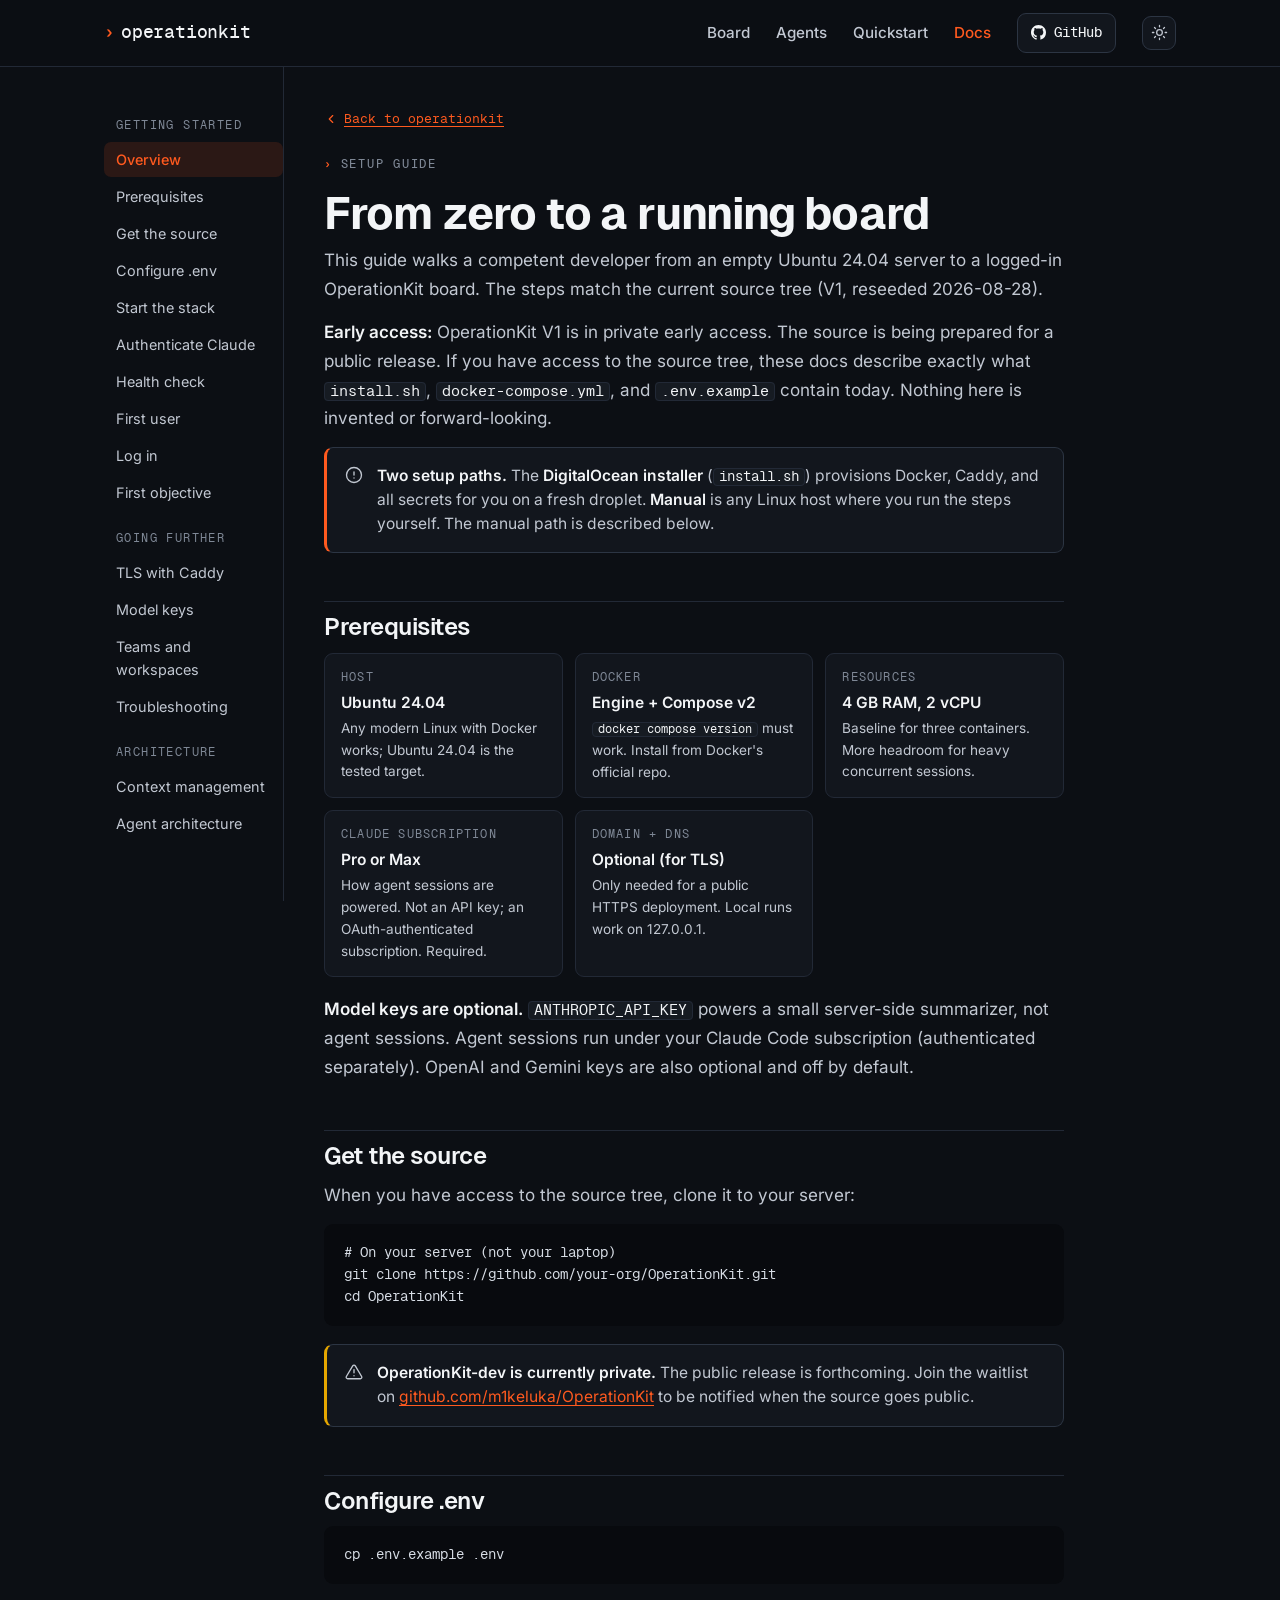
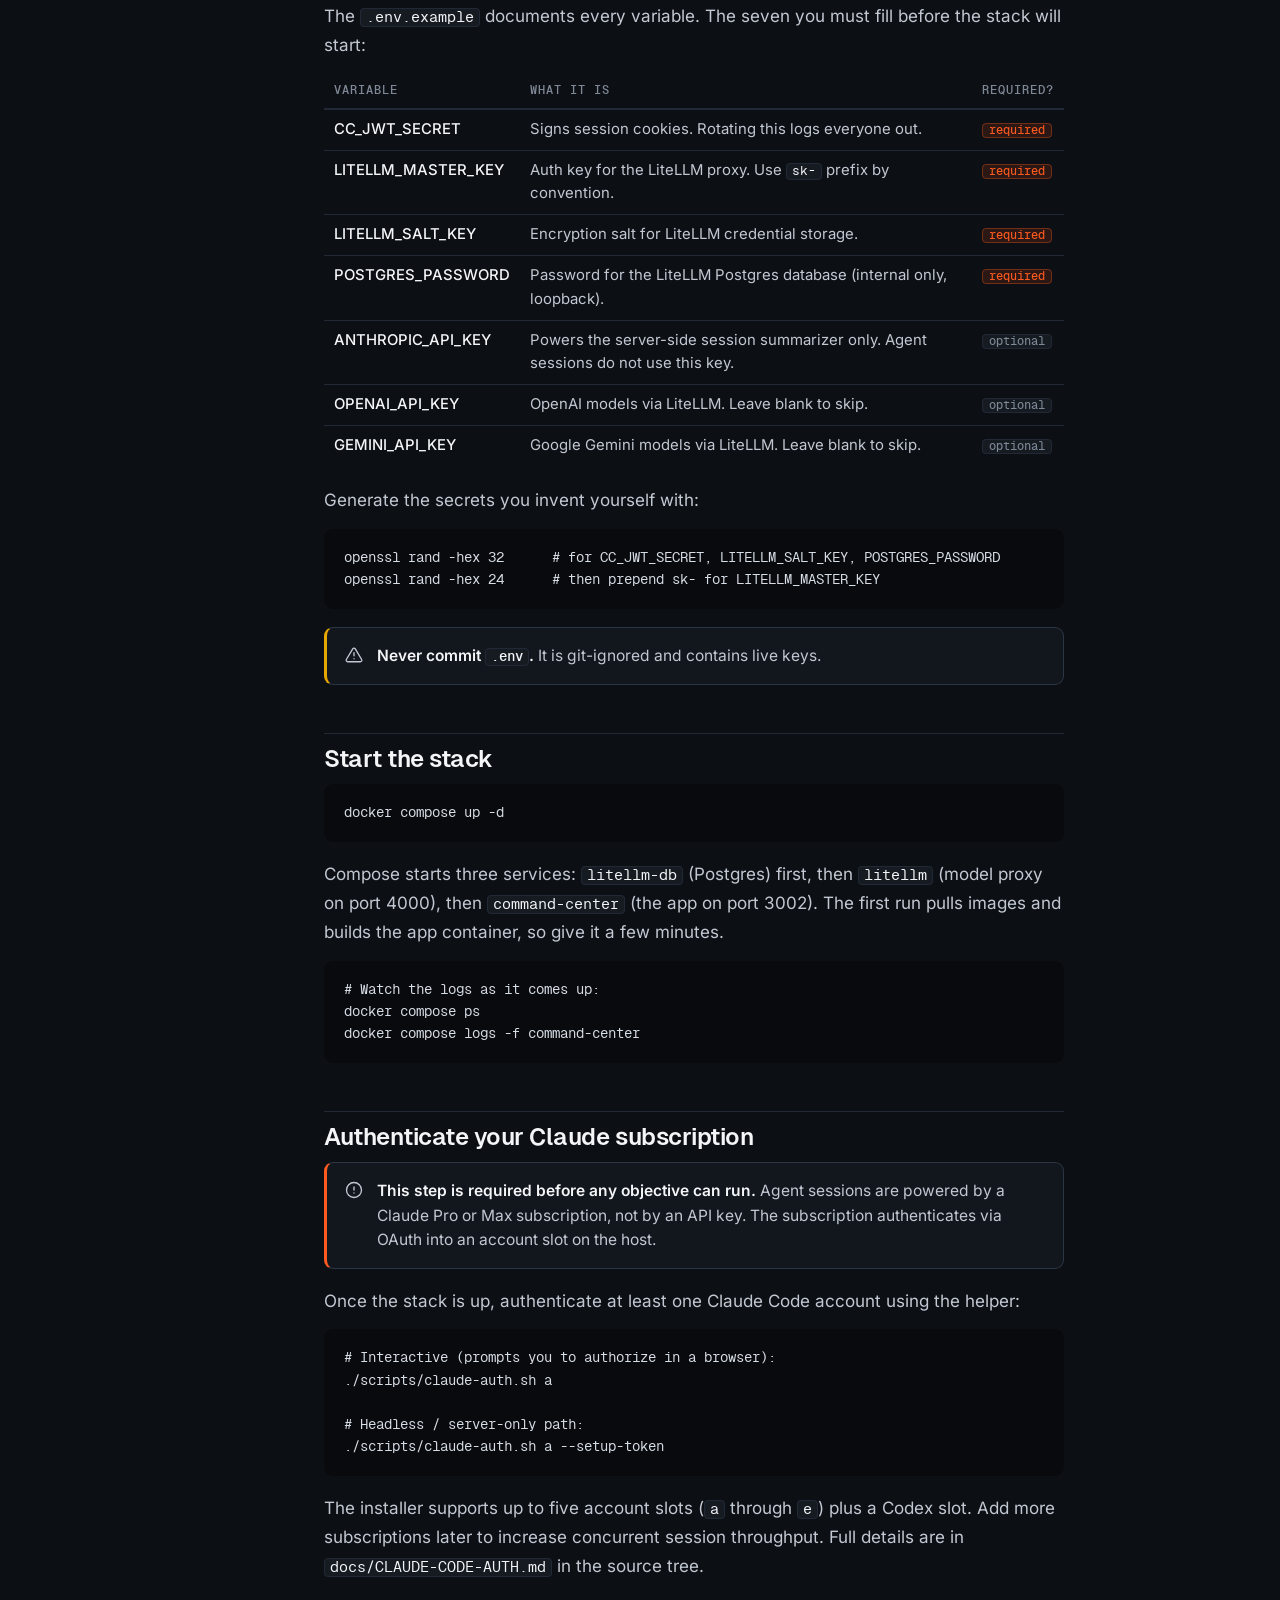
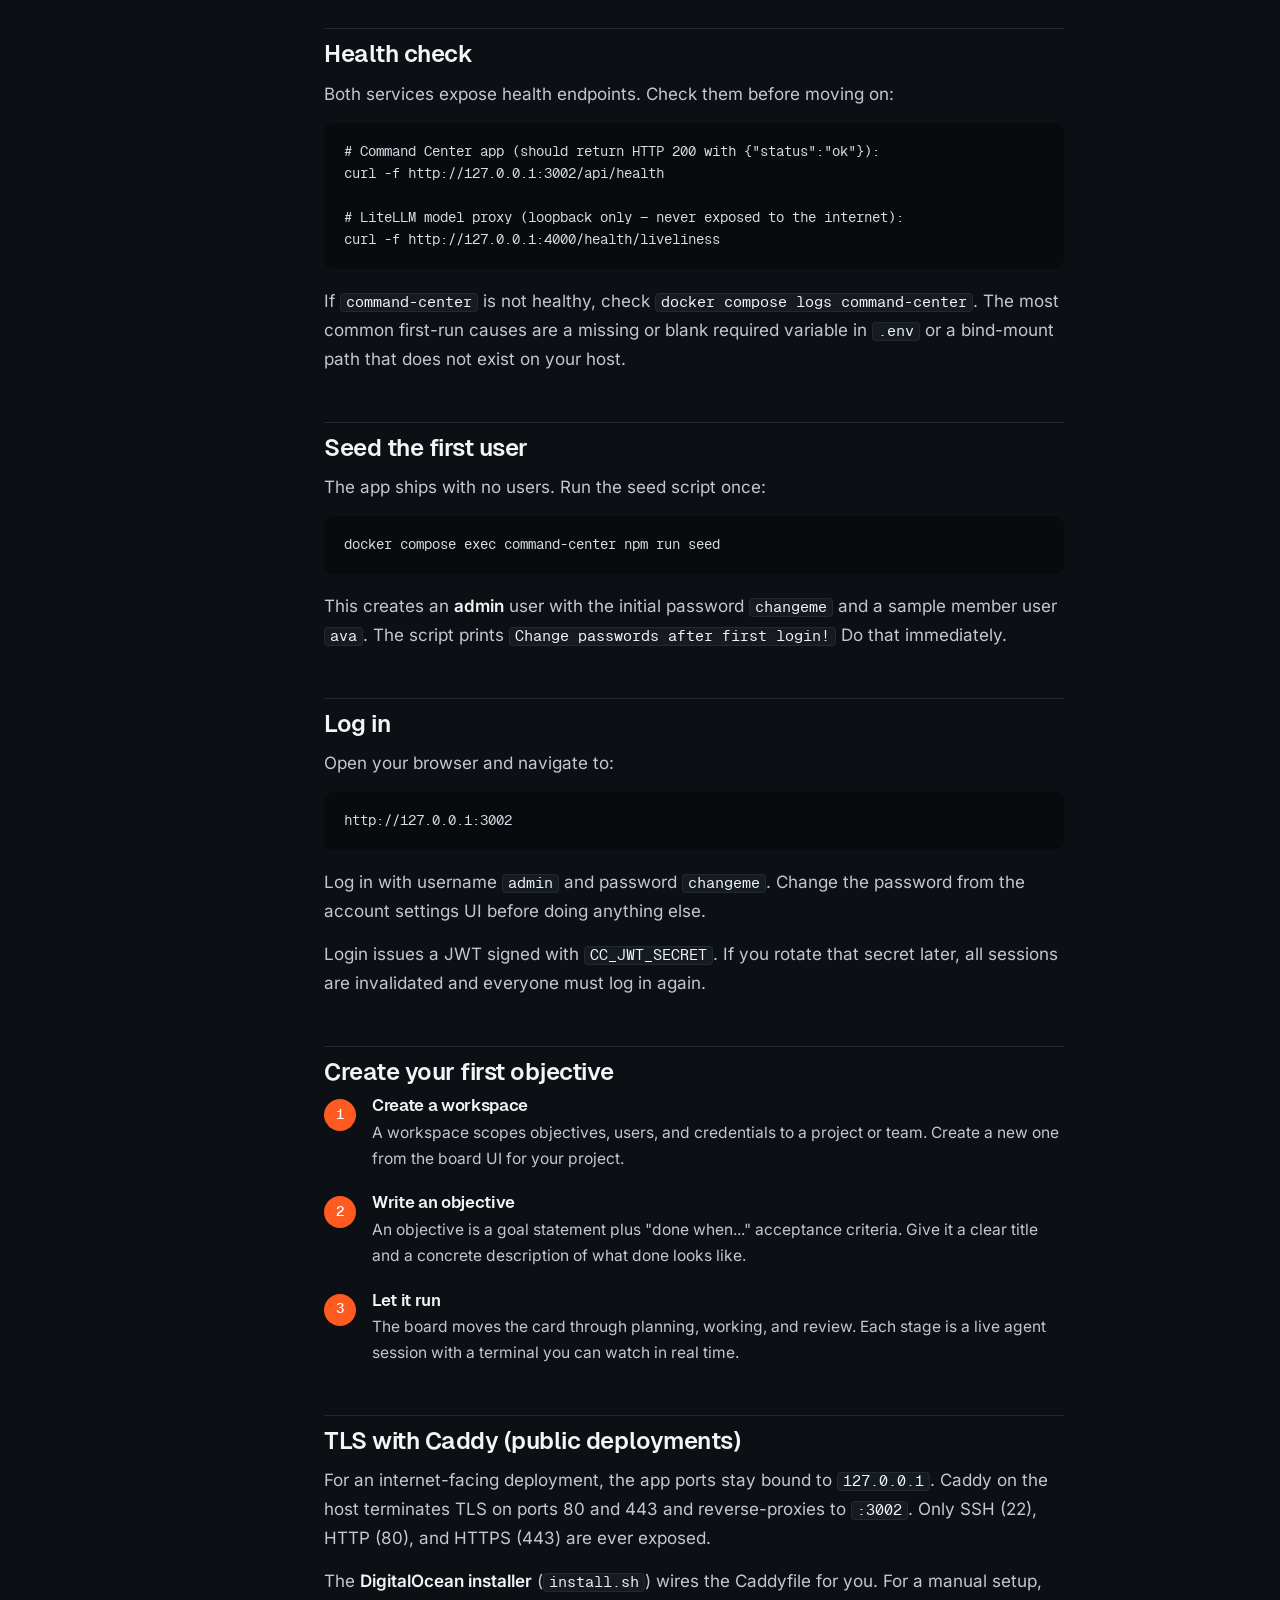
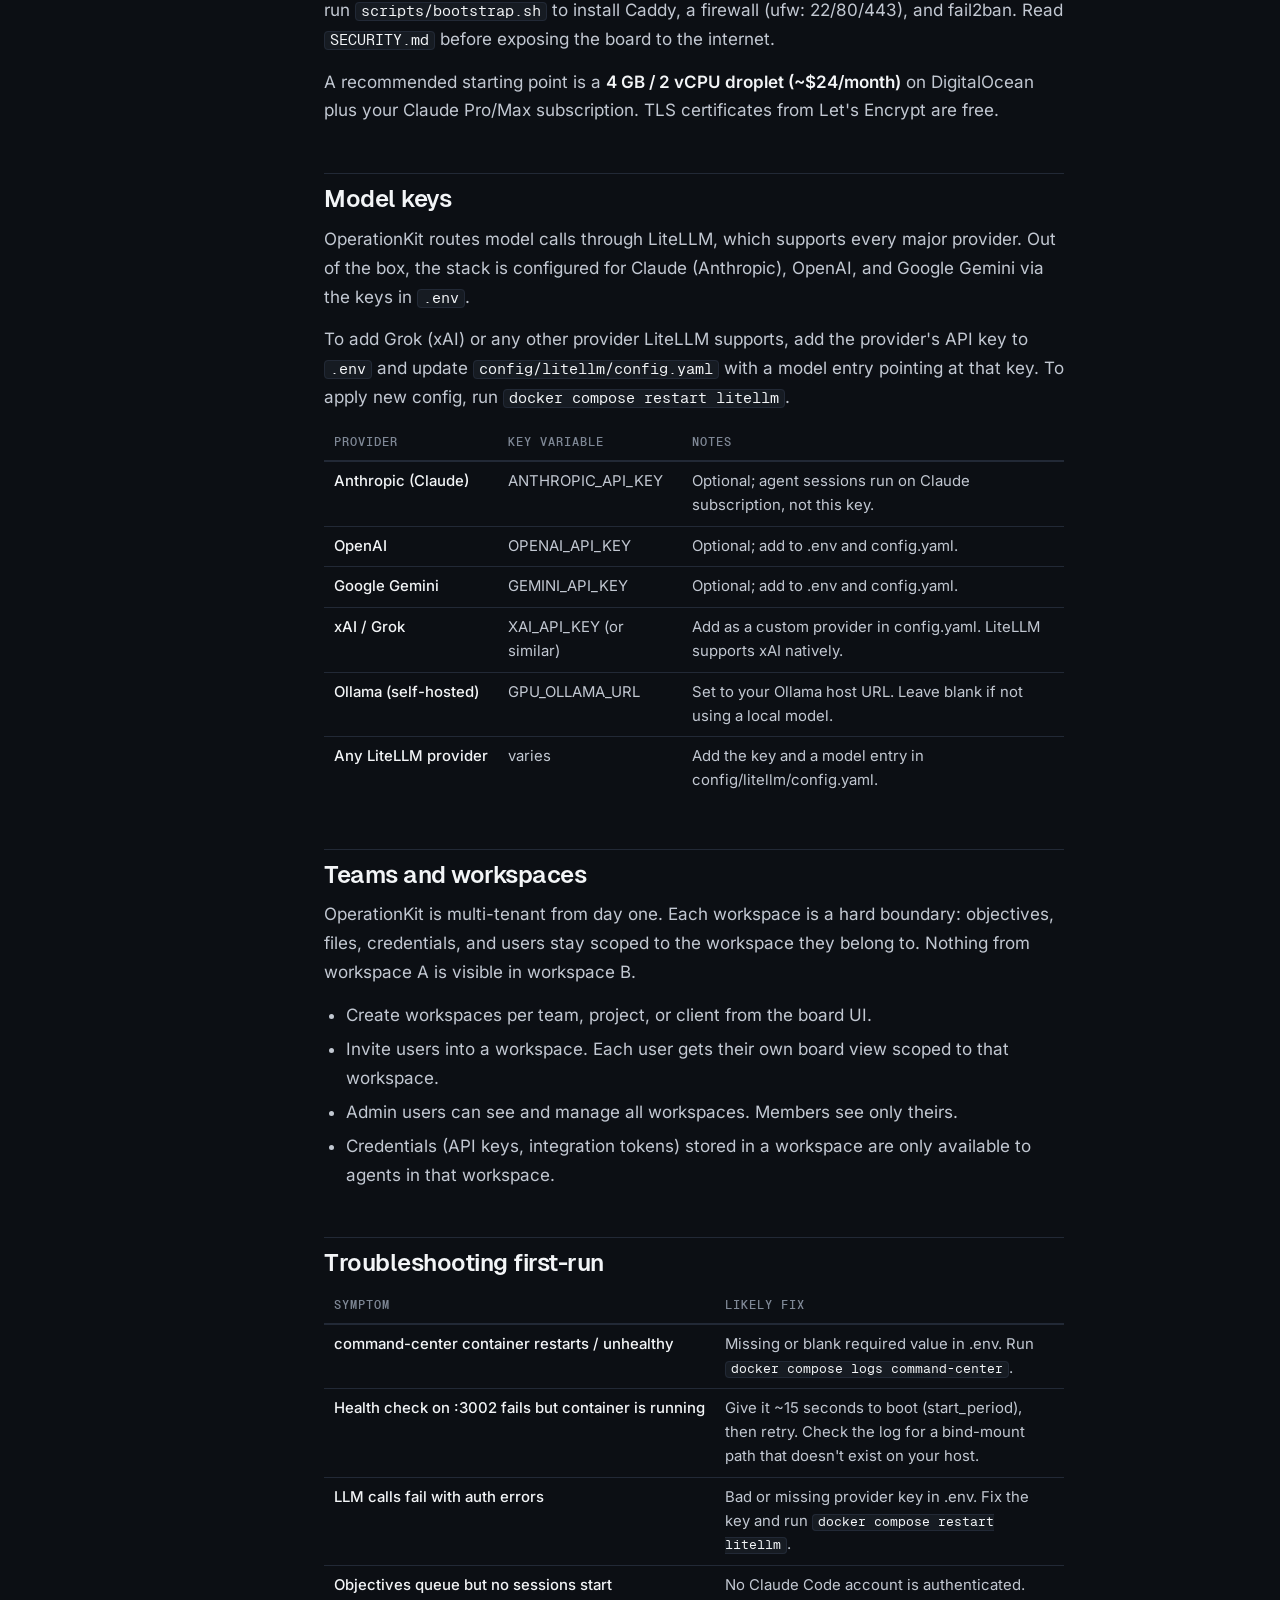
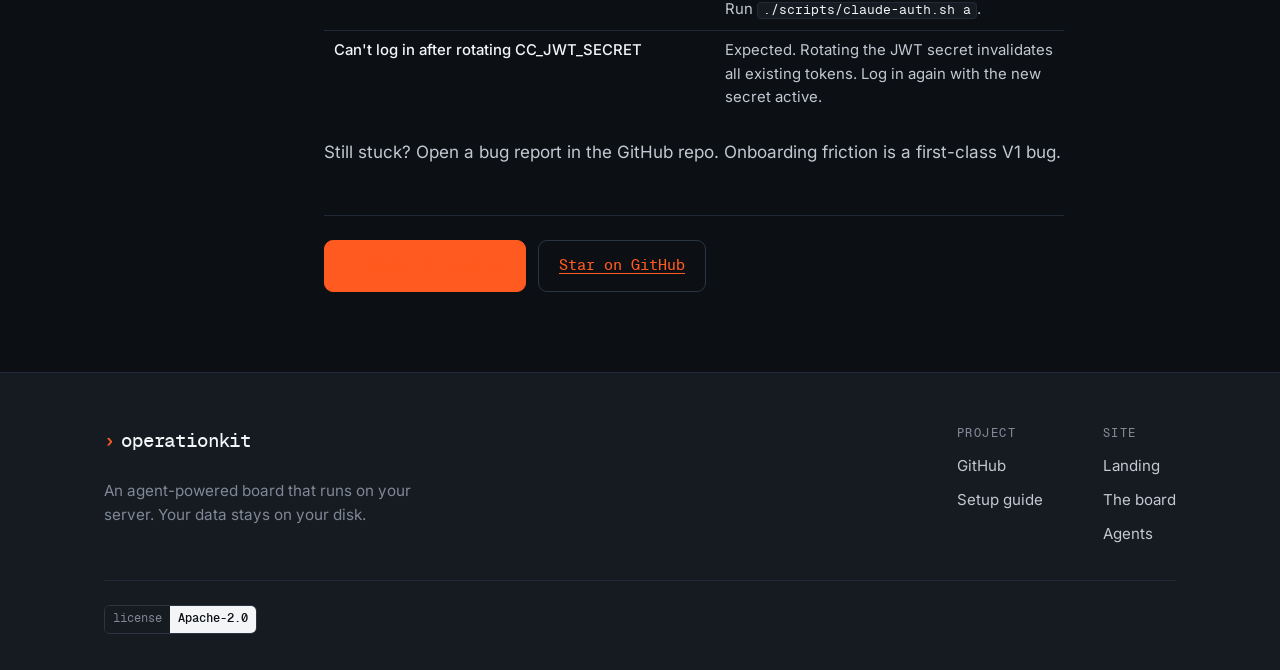
==== docs/index.html @ 3063b227 "Add agent architecture docs page with academic citations - docs/agents/index.html: new page covering" ====
<!DOCTYPE html>
<html lang="en">
<head>
  <meta charset="utf-8" />
  <meta name="viewport" content="width=device-width, initial-scale=1" />
  <title>Setup guide — OperationKit</title>
  <meta name="description" content="Get from an empty Ubuntu 24.04 server to a running OperationKit board. Covers Docker, .env, first login, and connecting your Claude subscription." />
  <meta name="theme-color" content="#0c0f14" />
  <script>(function(){try{if(localStorage.getItem('ok-theme')!=='light')document.documentElement.setAttribute('data-theme','dark');}catch(e){}})();</script>
  <link rel="icon" type="image/svg+xml" href="../favicon-caret.svg" />
  <link rel="icon" type="image/png" sizes="32x32" href="../favicon-32.png" />
  <link rel="icon" type="image/png" sizes="16x16" href="../favicon-16.png" />
  <link rel="apple-touch-icon" sizes="180x180" href="../apple-touch-icon.png" />
  <link rel="preload" as="font" type="font/woff2" href="../fonts/geist-sans-700.woff2" crossorigin />
  <link rel="preload" as="font" type="font/woff2" href="../fonts/geist-mono-500.woff2" crossorigin />
  <link rel="preload" as="font" type="font/woff2" href="../fonts/inter-400.woff2" crossorigin />
  <link rel="stylesheet" href="../styles.css" />
  <style>
    /* ── docs-specific layout ─────────────────────────────────── */
    .docs-layout{display:grid;grid-template-columns:220px 1fr;gap:0;min-height:calc(100vh - 66px);max-width:var(--maxw);margin:0 auto;padding:0 24px}
    @media(max-width:860px){.docs-layout{grid-template-columns:1fr}}
    .docs-nav{position:sticky;top:66px;align-self:start;height:calc(100vh - 66px);overflow-y:auto;padding:32px 0 32px 0;border-right:1px solid var(--border);margin-right:40px}
    @media(max-width:860px){.docs-nav{position:static;border-right:none;border-bottom:1px solid var(--border);margin-right:0;padding:20px 0;height:auto}}
    .docs-nav ul{list-style:none;margin:0;padding:0;display:flex;flex-direction:column;gap:2px}
    .docs-nav li a{display:block;font-size:.9rem;font-family:var(--font-body);color:var(--text);padding:6px 12px;border-radius:7px;transition:background .1s,color .1s}
    .docs-nav li a:hover{color:var(--ink);background:var(--surface-2)}
    .docs-nav li a.active{color:var(--accent);background:var(--accent-tint);font-weight:500}
    .docs-nav .nav-label{font-family:var(--font-mono);font-size:.73rem;letter-spacing:.12em;text-transform:uppercase;color:var(--muted);padding:10px 12px 4px;margin-top:8px}
    .docs-content{padding:40px 0 80px;max-width:740px}
    .docs-content h1{font-size:clamp(2rem,4vw,2.8rem);margin-bottom:8px}
    .docs-content h2{font-size:1.5rem;margin:48px 0 12px;padding-top:12px;border-top:1px solid var(--border)}
    .docs-content h3{font-size:1.15rem;margin:28px 0 8px;color:var(--ink)}
    .docs-content p{margin:0 0 14px;line-height:1.7}
    .docs-content ul,.docs-content ol{margin:0 0 16px;padding-left:22px;line-height:1.7}
    .docs-content li{margin-bottom:5px}
    .docs-content a{color:var(--accent);text-decoration:underline;text-underline-offset:3px}
    .docs-content a:hover{color:var(--accent-press)}
    .docs-content strong{color:var(--ink)}
    .docs-content table{width:100%;border-collapse:collapse;margin:0 0 20px;font-size:.93rem}
    .docs-content th{font-family:var(--font-mono);font-size:.78rem;letter-spacing:.08em;text-transform:uppercase;color:var(--muted);text-align:left;padding:7px 10px;border-bottom:2px solid var(--border)}
    .docs-content td{padding:8px 10px;border-bottom:1px solid var(--border);color:var(--text);vertical-align:top}
    .docs-content td:first-child{color:var(--ink);font-weight:500;white-space:nowrap}
    .docs-content tr:last-child td{border-bottom:none}
    pre{background:var(--term-bg);color:var(--term-text);border-radius:var(--radius-sm);padding:18px 20px;overflow-x:auto;margin:0 0 18px;font-size:.89rem;line-height:1.55;font-family:var(--font-mono)}
    code{font-family:var(--font-mono);font-size:.87em;background:var(--surface-2);border:1px solid var(--border);border-radius:4px;padding:1px 5px;color:var(--ink)}
    pre code{background:none;border:none;padding:0;color:inherit;font-size:inherit}
    .note{display:flex;gap:14px;background:var(--surface);border:1px solid var(--border-strong);border-left:3px solid var(--accent);border-radius:var(--radius-sm);padding:16px 18px;margin:0 0 18px;font-size:.97rem}
    .note.warn{border-left-color:var(--amber)}
    .note-ico{flex:none;width:18px;height:18px;margin-top:2px}
    .note p{margin:0;line-height:1.55}
    .step-row{display:flex;gap:16px;align-items:flex-start;margin-bottom:22px}
    .step-n{flex:none;width:32px;height:32px;border-radius:50%;background:var(--accent);color:#fff;font-family:var(--font-mono);font-weight:600;font-size:.88rem;display:grid;place-items:center;margin-top:2px}
    .step-body h3{margin:0 0 4px;font-size:1.05rem}
    .step-body p{margin:0;font-size:.97rem}
    .prereq-grid{display:grid;grid-template-columns:repeat(auto-fit,minmax(200px,1fr));gap:12px;margin:0 0 18px}
    .prereq-card{background:var(--surface);border:1px solid var(--border);border-radius:var(--radius-sm);padding:14px 16px}
    .prereq-card .label{font-family:var(--font-mono);font-size:.75rem;letter-spacing:.1em;text-transform:uppercase;color:var(--muted);margin-bottom:4px}
    .prereq-card .val{color:var(--ink);font-weight:600;font-size:.97rem}
    .prereq-card .sub{font-size:.85rem;color:var(--text);margin-top:2px}
    .tag-opt{font-family:var(--font-mono);font-size:.74rem;font-weight:500;background:var(--surface-2);border:1px solid var(--border);border-radius:4px;padding:1px 6px;color:var(--muted);white-space:nowrap}
    .tag-req{font-family:var(--font-mono);font-size:.74rem;font-weight:500;background:var(--accent-tint);border:1px solid var(--accent-line);border-radius:4px;padding:1px 6px;color:var(--accent);white-space:nowrap}
    .back-link{display:inline-flex;align-items:center;gap:6px;font-family:var(--font-mono);font-size:.82rem;color:var(--muted);margin-bottom:24px;text-decoration:none}
    .back-link:hover{color:var(--accent)}
    .back-link svg{width:14px;height:14px}
    @media(max-width:600px){.prereq-grid{grid-template-columns:1fr}}
  </style>
</head>
<body>

  <!-- NAV (reuses landing styles) -->
  <header class="nav">
    <div class="wrap nav-inner">
      <a class="nav-logo" href="../" aria-label="OperationKit home">
        <span class="wordmark"><span class="caret" aria-hidden="true">›</span>operationkit</span>
      </a>
      <nav class="nav-links" aria-label="Primary">
        <a class="navlink" href="../#board">Board</a>
        <a class="navlink" href="../#agents">Agents</a>
        <a class="navlink" href="../#quickstart">Quickstart</a>
        <a class="navlink" href="./" style="color:var(--accent)">Docs</a>
        <a class="nav-cta" href="https://github.com/m1keluka/OperationKit" rel="noopener">
          <svg viewBox="0 0 16 16" fill="currentColor" aria-hidden="true"><path d="M8 0C3.58 0 0 3.58 0 8c0 3.54 2.29 6.53 5.47 7.59.4.07.55-.17.55-.38 0-.19-.01-.82-.01-1.49-2.01.37-2.53-.49-2.69-.94-.09-.23-.48-.94-.82-1.13-.28-.15-.68-.52-.01-.53.63-.01 1.08.58 1.23.82.72 1.21 1.87.87 2.33.66.07-.52.28-.87.51-1.07-1.78-.2-3.64-.89-3.64-3.95 0-.87.31-1.59.82-2.15-.08-.2-.36-1.02.08-2.12 0 0 .67-.21 2.2.82.64-.18 1.32-.27 2-.27.68 0 1.36.09 2 .27 1.53-1.04 2.2-.82 2.2-.82.44 1.1.16 1.92.08 2.12.51.56.82 1.27.82 2.15 0 3.07-1.87 3.75-3.65 3.95.29.25.54.73.54 1.48 0 1.07-.01 1.93-.01 2.2 0 .21.15.46.55.38A8.01 8.01 0 0 0 16 8c0-4.42-3.58-8-8-8Z"/></svg>
          GitHub
        </a>
        <button class="theme-toggle" type="button" id="themeToggle" aria-label="Toggle light or dark theme" title="Toggle light / dark">
          <svg class="i-moon" viewBox="0 0 24 24" fill="none" stroke="currentColor" stroke-width="1.8" stroke-linecap="round" stroke-linejoin="round" aria-hidden="true"><path d="M21 12.79A9 9 0 1 1 11.21 3 7 7 0 0 0 21 12.79Z"/></svg>
          <svg class="i-sun" viewBox="0 0 24 24" fill="none" stroke="currentColor" stroke-width="1.8" stroke-linecap="round" stroke-linejoin="round" aria-hidden="true"><circle cx="12" cy="12" r="4"/><path d="M12 2v2M12 20v2M4.93 4.93l1.41 1.41M17.66 17.66l1.41 1.41M2 12h2M20 12h2M6.34 17.66l-1.41 1.41M19.07 4.93l-1.41 1.41"/></svg>
        </button>
      </nav>
    </div>
  </header>

  <main>
    <div class="docs-layout">

      <!-- SIDEBAR NAV -->
      <nav class="docs-nav" aria-label="Docs sections">
        <ul>
          <li><div class="nav-label">Getting started</div></li>
          <li><a href="#overview">Overview</a></li>
          <li><a href="#prerequisites">Prerequisites</a></li>
          <li><a href="#clone">Get the source</a></li>
          <li><a href="#env">Configure .env</a></li>
          <li><a href="#start">Start the stack</a></li>
          <li><a href="#claude-auth">Authenticate Claude</a></li>
          <li><a href="#health">Health check</a></li>
          <li><a href="#seed">First user</a></li>
          <li><a href="#login">Log in</a></li>
          <li><a href="#first-objective">First objective</a></li>
          <li><div class="nav-label">Going further</div></li>
          <li><a href="#tls">TLS with Caddy</a></li>
          <li><a href="#models">Model keys</a></li>
          <li><a href="#teams">Teams and workspaces</a></li>
          <li><a href="#troubleshooting">Troubleshooting</a></li>
          <li><div class="nav-label">Architecture</div></li>
          <li><a href="context/">Context management</a></li>
          <li><a href="agents/">Agent architecture</a></li>
        </ul>
      </nav>

      <!-- MAIN CONTENT -->
      <article class="docs-content">

        <a class="back-link" href="../">
          <svg viewBox="0 0 24 24" fill="none" stroke="currentColor" stroke-width="2" stroke-linecap="round" stroke-linejoin="round" aria-hidden="true"><polyline points="15 18 9 12 15 6"/></svg>
          Back to operationkit
        </a>

        <p class="eyebrow">Setup guide</p>
        <h1 id="overview">From zero to a running board</h1>
        <p>
          This guide walks a competent developer from an empty Ubuntu 24.04 server to a logged-in
          OperationKit board. The steps match the current source tree (V1, reseeded 2026-08-28).
        </p>
        <p>
          <strong>Early access:</strong> OperationKit V1 is in private early access. The source is
          being prepared for a public release. If you have access to the source tree, these docs describe
          exactly what <code>install.sh</code>, <code>docker-compose.yml</code>, and <code>.env.example</code>
          contain today. Nothing here is invented or forward-looking.
        </p>
        <div class="note">
          <svg class="note-ico" viewBox="0 0 24 24" fill="none" stroke="currentColor" stroke-width="1.8" stroke-linecap="round" stroke-linejoin="round" aria-hidden="true"><circle cx="12" cy="12" r="10"/><line x1="12" y1="8" x2="12" y2="12"/><line x1="12" y1="16" x2="12.01" y2="16"/></svg>
          <p>
            <strong>Two setup paths.</strong> The <strong>DigitalOcean installer</strong>
            (<code>install.sh</code>) provisions Docker, Caddy, and all secrets for you on a fresh
            droplet. <strong>Manual</strong> is any Linux host where you run the steps yourself.
            The manual path is described below.
          </p>
        </div>

        <!-- PREREQUISITES -->
        <h2 id="prerequisites">Prerequisites</h2>
        <div class="prereq-grid">
          <div class="prereq-card">
            <div class="label">Host</div>
            <div class="val">Ubuntu 24.04</div>
            <div class="sub">Any modern Linux with Docker works; Ubuntu 24.04 is the tested target.</div>
          </div>
          <div class="prereq-card">
            <div class="label">Docker</div>
            <div class="val">Engine + Compose v2</div>
            <div class="sub"><code>docker compose version</code> must work. Install from Docker's official repo.</div>
          </div>
          <div class="prereq-card">
            <div class="label">Resources</div>
            <div class="val">4 GB RAM, 2 vCPU</div>
            <div class="sub">Baseline for three containers. More headroom for heavy concurrent sessions.</div>
          </div>
          <div class="prereq-card">
            <div class="label">Claude subscription</div>
            <div class="val">Pro or Max</div>
            <div class="sub">How agent sessions are powered. Not an API key; an OAuth-authenticated subscription. Required.</div>
          </div>
          <div class="prereq-card">
            <div class="label">Domain + DNS</div>
            <div class="val">Optional (for TLS)</div>
            <div class="sub">Only needed for a public HTTPS deployment. Local runs work on 127.0.0.1.</div>
          </div>
        </div>

        <p>
          <strong>Model keys are optional.</strong> <code>ANTHROPIC_API_KEY</code> powers a small
          server-side summarizer, not agent sessions. Agent sessions run under your Claude Code
          subscription (authenticated separately). OpenAI and Gemini keys are also optional and off by
          default.
        </p>

        <!-- GET THE SOURCE -->
        <h2 id="clone">Get the source</h2>
        <p>
          When you have access to the source tree, clone it to your server:
        </p>
        <pre><code># On your server (not your laptop)
git clone https://github.com/your-org/OperationKit.git
cd OperationKit</code></pre>
        <div class="note warn">
          <svg class="note-ico" viewBox="0 0 24 24" fill="none" stroke="currentColor" stroke-width="1.8" stroke-linecap="round" stroke-linejoin="round" aria-hidden="true"><path d="M10.29 3.86 1.82 18a2 2 0 0 0 1.71 3h16.94a2 2 0 0 0 1.71-3L13.71 3.86a2 2 0 0 0-3.42 0Z"/><line x1="12" y1="9" x2="12" y2="13"/><line x1="12" y1="17" x2="12.01" y2="17"/></svg>
          <p>
            <strong>OperationKit-dev is currently private.</strong> The public release is
            forthcoming. Join the waitlist on
            <a href="https://github.com/m1keluka/OperationKit" rel="noopener">github.com/m1keluka/OperationKit</a>
            to be notified when the source goes public.
          </p>
        </div>

        <!-- CONFIGURE .ENV -->
        <h2 id="env">Configure .env</h2>
        <pre><code>cp .env.example .env</code></pre>
        <p>
          The <code>.env.example</code> documents every variable. The seven you must fill before
          the stack will start:
        </p>
        <table>
          <thead><tr><th>Variable</th><th>What it is</th><th>Required?</th></tr></thead>
          <tbody>
            <tr>
              <td>CC_JWT_SECRET</td>
              <td>Signs session cookies. Rotating this logs everyone out.</td>
              <td><span class="tag-req">required</span></td>
            </tr>
            <tr>
              <td>LITELLM_MASTER_KEY</td>
              <td>Auth key for the LiteLLM proxy. Use <code>sk-</code> prefix by convention.</td>
              <td><span class="tag-req">required</span></td>
            </tr>
            <tr>
              <td>LITELLM_SALT_KEY</td>
              <td>Encryption salt for LiteLLM credential storage.</td>
              <td><span class="tag-req">required</span></td>
            </tr>
            <tr>
              <td>POSTGRES_PASSWORD</td>
              <td>Password for the LiteLLM Postgres database (internal only, loopback).</td>
              <td><span class="tag-req">required</span></td>
            </tr>
            <tr>
              <td>ANTHROPIC_API_KEY</td>
              <td>Powers the server-side session summarizer only. Agent sessions do not use this key.</td>
              <td><span class="tag-opt">optional</span></td>
            </tr>
            <tr>
              <td>OPENAI_API_KEY</td>
              <td>OpenAI models via LiteLLM. Leave blank to skip.</td>
              <td><span class="tag-opt">optional</span></td>
            </tr>
            <tr>
              <td>GEMINI_API_KEY</td>
              <td>Google Gemini models via LiteLLM. Leave blank to skip.</td>
              <td><span class="tag-opt">optional</span></td>
            </tr>
          </tbody>
        </table>
        <p>Generate the secrets you invent yourself with:</p>
        <pre><code>openssl rand -hex 32      # for CC_JWT_SECRET, LITELLM_SALT_KEY, POSTGRES_PASSWORD
openssl rand -hex 24      # then prepend sk- for LITELLM_MASTER_KEY</code></pre>
        <div class="note warn">
          <svg class="note-ico" viewBox="0 0 24 24" fill="none" stroke="currentColor" stroke-width="1.8" stroke-linecap="round" stroke-linejoin="round" aria-hidden="true"><path d="M10.29 3.86 1.82 18a2 2 0 0 0 1.71 3h16.94a2 2 0 0 0 1.71-3L13.71 3.86a2 2 0 0 0-3.42 0Z"/><line x1="12" y1="9" x2="12" y2="13"/><line x1="12" y1="17" x2="12.01" y2="17"/></svg>
          <p><strong>Never commit <code>.env</code>.</strong> It is git-ignored and contains live keys.</p>
        </div>

        <!-- START THE STACK -->
        <h2 id="start">Start the stack</h2>
        <pre><code>docker compose up -d</code></pre>
        <p>
          Compose starts three services: <code>litellm-db</code> (Postgres) first, then
          <code>litellm</code> (model proxy on port 4000), then <code>command-center</code>
          (the app on port 3002). The first run pulls images and builds the app container,
          so give it a few minutes.
        </p>
        <pre><code># Watch the logs as it comes up:
docker compose ps
docker compose logs -f command-center</code></pre>

        <!-- AUTHENTICATE CLAUDE -->
        <h2 id="claude-auth">Authenticate your Claude subscription</h2>
        <div class="note">
          <svg class="note-ico" viewBox="0 0 24 24" fill="none" stroke="currentColor" stroke-width="1.8" stroke-linecap="round" stroke-linejoin="round" aria-hidden="true"><circle cx="12" cy="12" r="10"/><line x1="12" y1="8" x2="12" y2="12"/><line x1="12" y1="16" x2="12.01" y2="16"/></svg>
          <p>
            <strong>This step is required before any objective can run.</strong> Agent sessions are
            powered by a Claude Pro or Max subscription, not by an API key. The subscription
            authenticates via OAuth into an account slot on the host.
          </p>
        </div>
        <p>
          Once the stack is up, authenticate at least one Claude Code account using the helper:
        </p>
        <pre><code># Interactive (prompts you to authorize in a browser):
./scripts/claude-auth.sh a

# Headless / server-only path:
./scripts/claude-auth.sh a --setup-token</code></pre>
        <p>
          The installer supports up to five account slots (<code>a</code> through <code>e</code>) plus a
          Codex slot. Add more subscriptions later to increase concurrent session throughput.
          Full details are in <code>docs/CLAUDE-CODE-AUTH.md</code> in the source tree.
        </p>

        <!-- HEALTH CHECK -->
        <h2 id="health">Health check</h2>
        <p>Both services expose health endpoints. Check them before moving on:</p>
        <pre><code># Command Center app (should return HTTP 200 with {"status":"ok"}):
curl -f http://127.0.0.1:3002/api/health

# LiteLLM model proxy (loopback only — never exposed to the internet):
curl -f http://127.0.0.1:4000/health/liveliness</code></pre>
        <p>
          If <code>command-center</code> is not healthy, check
          <code>docker compose logs command-center</code>. The most common first-run causes are a
          missing or blank required variable in <code>.env</code> or a bind-mount path that does not
          exist on your host.
        </p>

        <!-- SEED FIRST USER -->
        <h2 id="seed">Seed the first user</h2>
        <p>The app ships with no users. Run the seed script once:</p>
        <pre><code>docker compose exec command-center npm run seed</code></pre>
        <p>
          This creates an <strong>admin</strong> user with the initial password <code>changeme</code>
          and a sample member user <code>ava</code>. The script prints
          <code>Change passwords after first login!</code> Do that immediately.
        </p>

        <!-- LOG IN -->
        <h2 id="login">Log in</h2>
        <p>Open your browser and navigate to:</p>
        <pre><code>http://127.0.0.1:3002</code></pre>
        <p>
          Log in with username <code>admin</code> and password <code>changeme</code>. Change the
          password from the account settings UI before doing anything else.
        </p>
        <p>
          Login issues a JWT signed with <code>CC_JWT_SECRET</code>. If you rotate that secret
          later, all sessions are invalidated and everyone must log in again.
        </p>

        <!-- FIRST OBJECTIVE -->
        <h2 id="first-objective">Create your first objective</h2>
        <div class="step-row">
          <div class="step-n">1</div>
          <div class="step-body">
            <h3>Create a workspace</h3>
            <p>A workspace scopes objectives, users, and credentials to a project or team. Create a new one from the board UI for your project.</p>
          </div>
        </div>
        <div class="step-row">
          <div class="step-n">2</div>
          <div class="step-body">
            <h3>Write an objective</h3>
            <p>An objective is a goal statement plus "done when..." acceptance criteria. Give it a clear title and a concrete description of what done looks like.</p>
          </div>
        </div>
        <div class="step-row">
          <div class="step-n">3</div>
          <div class="step-body">
            <h3>Let it run</h3>
            <p>The board moves the card through planning, working, and review. Each stage is a live agent session with a terminal you can watch in real time.</p>
          </div>
        </div>

        <!-- TLS -->
        <h2 id="tls">TLS with Caddy (public deployments)</h2>
        <p>
          For an internet-facing deployment, the app ports stay bound to <code>127.0.0.1</code>.
          Caddy on the host terminates TLS on ports 80 and 443 and reverse-proxies to <code>:3002</code>.
          Only SSH (22), HTTP (80), and HTTPS (443) are ever exposed.
        </p>
        <p>
          The <strong>DigitalOcean installer</strong> (<code>install.sh</code>) wires the Caddyfile
          for you. For a manual setup, run <code>scripts/bootstrap.sh</code> to install Caddy,
          a firewall (ufw: 22/80/443), and fail2ban. Read <code>SECURITY.md</code> before
          exposing the board to the internet.
        </p>
        <p>
          A recommended starting point is a <strong>4 GB / 2 vCPU droplet (~$24/month)</strong> on
          DigitalOcean plus your Claude Pro/Max subscription. TLS certificates from Let's Encrypt are free.
        </p>

        <!-- MODELS -->
        <h2 id="models">Model keys</h2>
        <p>
          OperationKit routes model calls through LiteLLM, which supports every major provider.
          Out of the box, the stack is configured for Claude (Anthropic), OpenAI, and Google Gemini via
          the keys in <code>.env</code>.
        </p>
        <p>
          To add Grok (xAI) or any other provider LiteLLM supports, add the provider's API key to
          <code>.env</code> and update <code>config/litellm/config.yaml</code> with a model entry
          pointing at that key. To apply new config, run <code>docker compose restart litellm</code>.
        </p>
        <table>
          <thead><tr><th>Provider</th><th>Key variable</th><th>Notes</th></tr></thead>
          <tbody>
            <tr><td>Anthropic (Claude)</td><td>ANTHROPIC_API_KEY</td><td>Optional; agent sessions run on Claude subscription, not this key.</td></tr>
            <tr><td>OpenAI</td><td>OPENAI_API_KEY</td><td>Optional; add to .env and config.yaml.</td></tr>
            <tr><td>Google Gemini</td><td>GEMINI_API_KEY</td><td>Optional; add to .env and config.yaml.</td></tr>
            <tr><td>xAI / Grok</td><td>XAI_API_KEY (or similar)</td><td>Add as a custom provider in config.yaml. LiteLLM supports xAI natively.</td></tr>
            <tr><td>Ollama (self-hosted)</td><td>GPU_OLLAMA_URL</td><td>Set to your Ollama host URL. Leave blank if not using a local model.</td></tr>
            <tr><td>Any LiteLLM provider</td><td>varies</td><td>Add the key and a model entry in config/litellm/config.yaml.</td></tr>
          </tbody>
        </table>

        <!-- TEAMS -->
        <h2 id="teams">Teams and workspaces</h2>
        <p>
          OperationKit is multi-tenant from day one. Each workspace is a hard boundary:
          objectives, files, credentials, and users stay scoped to the workspace they belong to.
          Nothing from workspace A is visible in workspace B.
        </p>
        <ul>
          <li>Create workspaces per team, project, or client from the board UI.</li>
          <li>Invite users into a workspace. Each user gets their own board view scoped to that workspace.</li>
          <li>Admin users can see and manage all workspaces. Members see only theirs.</li>
          <li>Credentials (API keys, integration tokens) stored in a workspace are only available to agents in that workspace.</li>
        </ul>

        <!-- TROUBLESHOOTING -->
        <h2 id="troubleshooting">Troubleshooting first-run</h2>
        <table>
          <thead><tr><th>Symptom</th><th>Likely fix</th></tr></thead>
          <tbody>
            <tr>
              <td>command-center container restarts / unhealthy</td>
              <td>Missing or blank required value in .env. Run <code>docker compose logs command-center</code>.</td>
            </tr>
            <tr>
              <td>Health check on :3002 fails but container is running</td>
              <td>Give it ~15 seconds to boot (start_period), then retry. Check the log for a bind-mount path that doesn't exist on your host.</td>
            </tr>
            <tr>
              <td>LLM calls fail with auth errors</td>
              <td>Bad or missing provider key in .env. Fix the key and run <code>docker compose restart litellm</code>.</td>
            </tr>
            <tr>
              <td>Objectives queue but no sessions start</td>
              <td>No Claude Code account is authenticated. Run <code>./scripts/claude-auth.sh a</code>.</td>
            </tr>
            <tr>
              <td>Can't log in after rotating CC_JWT_SECRET</td>
              <td>Expected. Rotating the JWT secret invalidates all existing tokens. Log in again with the new secret active.</td>
            </tr>
          </tbody>
        </table>
        <p>
          Still stuck? Open a bug report in the GitHub repo. Onboarding friction is a first-class V1
          bug.
        </p>

        <div style="margin-top:48px;padding-top:24px;border-top:1px solid var(--border);display:flex;gap:12px;flex-wrap:wrap">
          <a class="btn btn-primary" href="../">
            <svg viewBox="0 0 24 24" fill="none" stroke="currentColor" stroke-width="2" stroke-linecap="round" stroke-linejoin="round" aria-hidden="true"><polyline points="15 18 9 12 15 6"/></svg>
            Back to landing
          </a>
          <a class="btn btn-ghost" href="https://github.com/m1keluka/OperationKit" rel="noopener">
            Star on GitHub
          </a>
        </div>
      </article>
    </div>
  </main>

  <footer class="footer" style="margin-top:0">
    <div class="wrap">
      <div class="footer-top">
        <div class="footer-logo">
          <span class="wordmark"><span class="caret" aria-hidden="true">›</span>operationkit</span>
          <p>An agent-powered board that runs on your server. Your data stays on your disk.</p>
        </div>
        <div class="footer-cols">
          <div class="footer-col">
            <h4>Project</h4>
            <a href="https://github.com/m1keluka/OperationKit" rel="noopener">GitHub</a>
            <a href="./">Setup guide</a>
          </div>
          <div class="footer-col">
            <h4>Site</h4>
            <a href="../">Landing</a>
            <a href="../#board">The board</a>
            <a href="../#agents">Agents</a>
          </div>
        </div>
      </div>
      <div class="footer-meta">
        <span class="lic">
          <a class="lic-badge" href="https://github.com/m1keluka/OperationKit/blob/main/LICENSE" rel="noopener" aria-label="License: Apache-2.0">
            <span class="lic-k">license</span><span class="lic-v">Apache-2.0</span>
          </a>
        </span>
      </div>
    </div>
  </footer>

  <script>
    // Theme toggle
    (function () {
      var root = document.documentElement;
      var btn = document.getElementById('themeToggle');
      var meta = document.querySelector('meta[name="theme-color"]');
      function apply(t) {
        if (t === 'dark') { root.setAttribute('data-theme', 'dark'); }
        else { root.removeAttribute('data-theme'); }
        if (meta) { meta.setAttribute('content', t === 'dark' ? '#0c0f14' : '#fafaf7'); }
      }
      if (btn) btn.addEventListener('click', function () {
        var next = root.getAttribute('data-theme') === 'dark' ? 'light' : 'dark';
        try { localStorage.setItem('ok-theme', next); } catch (e) {}
        apply(next);
      });
    })();

    // Highlight active sidebar link on scroll
    (function () {
      var links = document.querySelectorAll('.docs-nav a[href^="#"]');
      var headings = [];
      links.forEach(function (a) {
        var id = a.getAttribute('href').slice(1);
        var el = document.getElementById(id);
        if (el) headings.push({ el: el, a: a });
      });
      if (!headings.length || !('IntersectionObserver' in window)) return;
      var active = null;
      function setActive(a) {
        if (active) active.classList.remove('active');
        active = a;
        if (active) active.classList.add('active');
      }
      var io = new IntersectionObserver(function (entries) {
        entries.forEach(function (e) {
          if (e.isIntersecting) {
            var found = headings.find(function (h) { return h.el === e.target; });
            if (found) setActive(found.a);
          }
        });
      }, { threshold: 0, rootMargin: '0px 0px -70% 0px' });
      headings.forEach(function (h) { io.observe(h.el); });
    })();
  </script>
</body>
</html>
---- styles.css ----
/* =========================================================================
   OperationKit — landing page styles
   Built on the shared "Kit" design system (sibling of Outboundkit):
   Carbon + Bone, one Signal-Orange accent, Geist / Geist Mono / Inter.
   Light is the default canvas; [data-theme="dark"] is the ops-console variant.
   Restraint is the brand: whitespace, hairlines, mono labels, one accent.
   ========================================================================= */

/* ---------- fonts (self-hosted) ---------- */
@font-face{font-family:Geist;src:url(fonts/geist-sans-400.woff2) format("woff2");font-weight:400;font-style:normal;font-display:swap}
@font-face{font-family:Geist;src:url(fonts/geist-sans-500.woff2) format("woff2");font-weight:500;font-style:normal;font-display:swap}
@font-face{font-family:Geist;src:url(fonts/geist-sans-600.woff2) format("woff2");font-weight:600;font-style:normal;font-display:swap}
@font-face{font-family:Geist;src:url(fonts/geist-sans-700.woff2) format("woff2");font-weight:700;font-style:normal;font-display:swap}
@font-face{font-family:"Geist Mono";src:url(fonts/geist-mono-400.woff2) format("woff2");font-weight:400;font-style:normal;font-display:swap}
@font-face{font-family:"Geist Mono";src:url(fonts/geist-mono-500.woff2) format("woff2");font-weight:500;font-style:normal;font-display:swap}
@font-face{font-family:"Geist Mono";src:url(fonts/geist-mono-600.woff2) format("woff2");font-weight:600;font-style:normal;font-display:swap}
@font-face{font-family:Inter;src:url(fonts/inter-400.woff2) format("woff2");font-weight:400;font-style:normal;font-display:swap}
@font-face{font-family:Inter;src:url(fonts/inter-500.woff2) format("woff2");font-weight:500;font-style:normal;font-display:swap}
@font-face{font-family:Inter;src:url(fonts/inter-600.woff2) format("woff2");font-weight:600;font-style:normal;font-display:swap}

/* ---------- design tokens ---------- */
:root{
  /* brand constants (shared with Outboundkit) */
  --carbon:#0e1116; --bone:#fafaf7; --signal:#ff5a1f; --ember:#d9430d;
  --graphite:#3a4150; --steel:#8a93a3; --fog:#e4e7ec; --slate:#161b22;
  --verify:#1fb877; --amber:#e6a700;

  --font-display:Geist,"Inter Tight",system-ui,sans-serif;
  --font-body:Inter,system-ui,-apple-system,sans-serif;
  --font-mono:"Geist Mono","JetBrains Mono",ui-monospace,monospace;
  --maxw:1120px; --radius:14px; --radius-sm:9px;

  /* semantic tokens — LIGHT (default). Dark is a short override below. */
  --bg:var(--bone);
  --surface:#ffffff;
  --surface-2:#f4f4f0;
  --ink:var(--carbon);
  --text:var(--graphite);
  --muted:var(--steel);
  --border:var(--fog);
  --border-strong:#d6dae1;
  --accent:var(--signal);
  --accent-press:var(--ember);
  --accent-tint:rgba(255,90,31,.10);
  --accent-line:rgba(255,90,31,.28);
  --term-bg:#10141b;       /* terminal stays dark even on the light page */
  --term-text:#d7dde5;
  --shadow:0 1px 2px rgba(14,17,22,.04),0 8px 30px rgba(14,17,22,.06);
  --grid-line:rgba(14,17,22,.05);
}
[data-theme="dark"]{
  --bg:#0c0f14;
  --surface:#12161d;
  --surface-2:#161b22;
  --ink:#f3f5f7;
  --text:#c2c8d2;
  --muted:#7f8896;
  --border:#222936;
  --border-strong:#2c3543;
  --accent-tint:rgba(255,90,31,.13);
  --accent-line:rgba(255,90,31,.34);
  --term-bg:#080a0e;
  --term-text:#d7dde5;
  --shadow:0 1px 2px rgba(0,0,0,.30),0 12px 40px rgba(0,0,0,.40);
  --grid-line:rgba(255,255,255,.045);
}

/* ---------- reset / base ---------- */
*{box-sizing:border-box}
html{scroll-behavior:smooth}
@media (prefers-reduced-motion:reduce){html{scroll-behavior:auto}}
body{
  margin:0;background:var(--bg);color:var(--text);
  font-family:var(--font-body);font-size:17px;line-height:1.6;
  -webkit-font-smoothing:antialiased;text-rendering:optimizeLegibility;
  transition:background .25s ease,color .25s ease;
}
h1,h2,h3,h4{font-family:var(--font-display);color:var(--ink);line-height:1.1;letter-spacing:-.02em;margin:0}
h1{font-weight:700} h2{font-weight:600} h3{font-weight:600}
p{margin:0}
a{color:var(--accent);text-decoration:none}
a:hover{color:var(--accent-press)}
b,strong{color:var(--ink);font-weight:600}
::selection{background:var(--signal);color:#fff}
:focus-visible{outline:2px solid var(--signal);outline-offset:2px;border-radius:4px}
img,svg{max-width:100%}
.wrap{width:100%;max-width:var(--maxw);margin:0 auto;padding:0 24px}
.section{padding:84px 0}
.mono{font-family:var(--font-mono);font-size:.92em}

/* eyebrow / kicker — mono, letter-spaced, the signature texture */
.eyebrow{
  font-family:var(--font-mono);font-size:.78rem;font-weight:500;
  letter-spacing:.14em;text-transform:uppercase;color:var(--muted);
  margin:0 0 14px;display:flex;align-items:center;gap:8px;
}
.eyebrow::before{content:"›";color:var(--accent);font-weight:600}
.lead{color:var(--text);font-size:1.12rem;max-width:60ch;margin:0}

/* ---------- nav ---------- */
.nav{position:sticky;top:0;z-index:50;background:color-mix(in srgb,var(--bg) 86%,transparent);
  border-bottom:1px solid var(--border)}
.nav-inner{display:flex;align-items:center;justify-content:space-between;height:66px;gap:18px}
.nav-links{display:flex;align-items:center;gap:26px}
.navlink{color:var(--text);font-size:.95rem;font-weight:500}
.navlink:hover{color:var(--ink)}

/* caret wordmark — the shared brandmark */
.wordmark{font-family:var(--font-mono);font-weight:500;font-size:1.12rem;
  color:var(--ink);letter-spacing:-.01em;display:inline-flex;align-items:center;gap:.34em;white-space:nowrap}
.wordmark .caret{color:var(--accent);font-weight:600}
.nav-logo:hover .wordmark{color:var(--ink)}

.nav-cta{display:inline-flex;align-items:center;gap:8px;font-family:var(--font-mono);
  font-size:.86rem;font-weight:500;color:var(--ink);background:var(--surface);
  border:1px solid var(--border-strong);border-radius:var(--radius-sm);padding:8px 13px}
.nav-cta:hover{color:var(--ink);border-color:var(--accent);box-shadow:var(--shadow)}
.nav-cta svg{width:15px;height:15px}

/* theme toggle */
.theme-toggle{display:inline-grid;place-items:center;width:34px;height:34px;border-radius:var(--radius-sm);
  background:var(--surface);border:1px solid var(--border-strong);color:var(--text);cursor:pointer;padding:0}
.theme-toggle:hover{color:var(--ink);border-color:var(--accent)}
.theme-toggle svg{width:17px;height:17px}
.theme-toggle .i-sun{display:none}
[data-theme="dark"] .theme-toggle .i-sun{display:block}
[data-theme="dark"] .theme-toggle .i-moon{display:none}

/* ---------- buttons ---------- */
.btn{display:inline-flex;align-items:center;gap:9px;font-family:var(--font-mono);
  font-size:.92rem;font-weight:500;border-radius:var(--radius-sm);padding:13px 20px;
  border:1px solid transparent;cursor:pointer;transition:transform .04s ease,box-shadow .15s ease,background .15s ease}
.btn svg{width:16px;height:16px}
.btn-primary{background:var(--accent);color:#fff;border-color:var(--accent)}
.btn-primary:hover{background:var(--accent-press);color:#fff;box-shadow:0 8px 24px var(--accent-tint)}
.btn-primary:active{transform:translateY(1px)}
.btn-ghost{background:transparent;color:var(--ink);border-color:var(--border-strong)}
.btn-ghost:hover{color:var(--ink);border-color:var(--accent);background:var(--accent-tint)}

/* ---------- hero ---------- */
.hero{position:relative;overflow:hidden;padding:96px 0 76px;border-bottom:1px solid var(--border)}
.hero-grid{position:absolute;inset:0;z-index:0;pointer-events:none;
  background-image:linear-gradient(var(--grid-line) 1px,transparent 1px),linear-gradient(90deg,var(--grid-line) 1px,transparent 1px);
  background-size:46px 46px;mask-image:radial-gradient(120% 80% at 50% 0,#000 35%,transparent 80%);
  -webkit-mask-image:radial-gradient(120% 80% at 50% 0,#000 35%,transparent 80%)}
.beacon{position:absolute;top:-40px;right:8%;width:280px;height:280px;z-index:0;pointer-events:none;opacity:.55}
.beacon span{position:absolute;inset:0;margin:auto;width:60px;height:60px;border-radius:50%;
  border:1px solid var(--accent-line);animation:ping 4.6s ease-out infinite}
.beacon span:nth-child(2){animation-delay:1.5s}
.beacon span:nth-child(3){animation-delay:3s}
.beacon-dot{position:absolute;inset:0;margin:auto;width:8px;height:8px;border-radius:50%;background:var(--accent);box-shadow:0 0 18px var(--accent)}
@keyframes ping{0%{transform:scale(.4);opacity:.9}100%{transform:scale(3.4);opacity:0}}
@media (prefers-reduced-motion:reduce){.beacon span{animation:none;opacity:.18}}
.hero-inner{position:relative;z-index:1;max-width:830px}
.status-pill{display:inline-flex;align-items:center;gap:9px;font-family:var(--font-mono);font-size:.8rem;
  font-weight:500;letter-spacing:.02em;color:var(--text);background:var(--surface);
  border:1px solid var(--border-strong);border-radius:999px;padding:7px 14px;margin-bottom:26px}
.live-dot{width:8px;height:8px;border-radius:50%;background:var(--verify);box-shadow:0 0 0 3px color-mix(in srgb,var(--verify) 22%,transparent)}
.hero h1{font-size:clamp(2.5rem,6vw,4rem);margin-bottom:22px}
.hero h1 .accent{color:var(--accent)}
.hero-oneliner{font-size:1.24rem;line-height:1.55;color:var(--text);max-width:64ch;margin-bottom:30px}
.hero-ctas{display:flex;flex-wrap:wrap;gap:13px;align-items:center}
.hero-chips{display:flex;flex-wrap:wrap;gap:10px;margin-top:30px}
.chip{display:inline-flex;align-items:center;gap:8px;font-family:var(--font-mono);font-size:.82rem;color:var(--text);
  background:var(--surface);border:1px solid var(--border);border-radius:8px;padding:7px 12px}
.chip b{color:var(--ink);font-weight:600}
.cdot{width:6px;height:6px;border-radius:50%;background:var(--accent)}

/* ---------- honest callout ---------- */
.callout{display:flex;gap:18px;background:var(--surface);border:1px solid var(--border-strong);
  border-left:3px solid var(--amber);border-radius:var(--radius);padding:24px 26px;box-shadow:var(--shadow)}
.callout .ico{flex:none;width:26px;height:26px;color:var(--amber);margin-top:2px}
.callout h3{font-size:1.12rem;margin-bottom:8px}
.callout p{margin-bottom:9px;font-size:1rem}
.callout p:last-child{margin-bottom:0}
.callout .mono{color:var(--ink);background:var(--surface-2);border:1px solid var(--border);border-radius:5px;padding:1px 6px}

/* ---------- section head ---------- */
.sec-head{max-width:720px;margin-bottom:46px}
.sec-head h2{font-size:clamp(1.9rem,4vw,2.6rem);margin-bottom:16px}

/* ---------- differentiators ---------- */
.diffs{display:grid;gap:18px}
.diff{display:grid;grid-template-columns:auto 1fr;gap:22px;align-items:start;
  background:var(--surface);border:1px solid var(--border);border-radius:var(--radius);padding:28px 30px;transition:border-color .15s ease,box-shadow .15s ease}
.diff:hover{border-color:var(--border-strong);box-shadow:var(--shadow)}
.diff-num{font-family:var(--font-mono);font-size:.95rem;font-weight:600;color:var(--accent);
  border:1px solid var(--accent-line);border-radius:8px;width:42px;height:42px;display:grid;place-items:center}
.diff h3{font-size:1.24rem;margin-bottom:9px}
.diff p{font-size:1.02rem}
.hl{color:var(--ink);font-weight:600;white-space:nowrap}

/* ---------- objection ---------- */
.objection{background:var(--surface);border:1px solid var(--border);border-radius:var(--radius);padding:40px 42px;max-width:880px}
.objection h2{font-size:clamp(1.6rem,3.4vw,2.1rem);margin-bottom:14px}
.objection .intro{font-size:1.1rem;margin-bottom:22px;max-width:62ch}
.obj-list{display:grid;gap:16px;margin-bottom:24px}
.obj-item{display:flex;gap:13px;align-items:flex-start}
.obj-item .tick{flex:none;width:21px;height:21px;color:var(--accent);margin-top:3px}
.obj-item p{font-size:1.02rem}
.closer{color:var(--muted);font-size:1rem;border-top:1px solid var(--border);padding-top:20px;max-width:64ch}

/* ---------- quickstart ---------- */
.quickstart-grid{display:grid;grid-template-columns:1fr 1fr;gap:48px;align-items:center}
.steps{display:grid;gap:20px;margin-top:24px}
.step{display:grid;grid-template-columns:auto 1fr;gap:16px;align-items:start}
.step-n{font-family:var(--font-mono);font-weight:600;font-size:.95rem;color:var(--accent);
  background:var(--accent-tint);border:1px solid var(--accent-line);border-radius:8px;width:34px;height:34px;display:grid;place-items:center}
.step h3{font-size:1.08rem;margin-bottom:4px}
.step p{font-size:.98rem}
.step .mono{color:var(--ink);font-weight:500}

/* terminal — dark in both themes */
.terminal{background:var(--term-bg);border:1px solid var(--border-strong);border-radius:var(--radius);overflow:hidden;box-shadow:var(--shadow)}
.term-bar{display:flex;align-items:center;gap:7px;padding:12px 15px;background:rgba(255,255,255,.03);border-bottom:1px solid rgba(255,255,255,.07)}
.tdot{width:11px;height:11px;border-radius:50%;background:#3a4150}
.tdot:nth-child(1){background:#ff5f57}.tdot:nth-child(2){background:#febc2e}.tdot:nth-child(3){background:#28c840}
.tname{margin-left:8px;font-family:var(--font-mono);font-size:.78rem;color:#8a93a3}
.term-body{padding:18px 18px 20px;font-family:var(--font-mono);font-size:.83rem;line-height:1.7;color:var(--term-text);overflow-x:auto}
.term-body .ln{display:block;white-space:pre}
.term-body .pr{color:var(--accent);font-weight:600}
.term-body .cmd{color:#e8edf3}
.term-body .arg{color:#febc2e}
.term-body .cm{color:#69727f}
.term-body .ok{color:var(--verify);font-weight:600}

/* ---------- open core ---------- */
.opencore{padding:64px 0}
.opencore .wrap{display:flex;align-items:center;gap:18px;justify-content:center;flex-wrap:wrap;text-align:center}
.opencore .badge{font-family:var(--font-mono);font-size:.78rem;font-weight:600;letter-spacing:.05em;
  color:var(--accent);background:var(--accent-tint);border:1px solid var(--accent-line);border-radius:7px;padding:6px 11px}
.opencore p{font-size:1.18rem;color:var(--ink);font-family:var(--font-display);font-weight:500}

/* ---------- final cta ---------- */
.finalcta{text-align:center;border-top:1px solid var(--border)}
.finalcta h2{font-size:clamp(1.9rem,4vw,2.7rem);margin:8px 0 14px}
.finalcta p{color:var(--text);font-size:1.1rem;max-width:56ch;margin:0 auto 26px}
.finalcta .hero-ctas{justify-content:center}
.finalcta .eyebrow{justify-content:center}

/* ---------- footer ---------- */
.footer{border-top:1px solid var(--border);background:var(--surface-2);padding:54px 0 36px}
.footer-top{display:flex;justify-content:space-between;gap:40px;flex-wrap:wrap;margin-bottom:34px}
.footer-logo{max-width:320px}
.footer-logo .wordmark{font-size:1.18rem;margin-bottom:12px}
.footer-logo p{color:var(--muted);font-size:.95rem;margin-top:10px}
.footer-cols{display:flex;gap:60px;flex-wrap:wrap}
.footer-col{display:flex;flex-direction:column;gap:10px}
.footer-col h4{font-family:var(--font-mono);font-size:.74rem;font-weight:500;letter-spacing:.12em;text-transform:uppercase;color:var(--muted);margin-bottom:4px}
.footer-col a{color:var(--text);font-size:.94rem}
.footer-col a:hover{color:var(--accent)}
.footer-meta{display:flex;justify-content:space-between;gap:24px;flex-wrap:wrap;align-items:center;
  border-top:1px solid var(--border);padding-top:24px}
.lic{display:flex;align-items:center;gap:14px;flex-wrap:wrap}
.lic-badge{display:inline-flex;font-family:var(--font-mono);font-size:.74rem;border-radius:6px;overflow:hidden;border:1px solid var(--border-strong)}
.lic-k{background:var(--surface-2);color:var(--muted);padding:4px 8px}
.lic-v{background:var(--ink);color:var(--bg);padding:4px 8px;font-weight:600}
.prov{color:var(--muted);font-size:.82rem;max-width:52ch}
.footer-domains{font-family:var(--font-mono);font-size:.84rem;color:var(--muted)}
.footer-domains a{color:var(--text)}
.footer-domains a:hover{color:var(--accent)}

/* ---------- reveal ---------- */
.reveal{opacity:0;transform:translateY(14px);transition:opacity .6s ease,transform .6s ease}
.reveal.in{opacity:1;transform:none}
@media (prefers-reduced-motion:reduce){.reveal{opacity:1;transform:none;transition:none}}

/* ---------- responsive ---------- */
@media (max-width:860px){
  .quickstart-grid{grid-template-columns:1fr;gap:30px}
  .nav-links{gap:16px}
  .navlink{display:none}
  .section{padding:62px 0}
  .objection{padding:30px 24px}
  .diff{padding:22px 22px;gap:16px}
}
@media (max-width:560px){
  body{font-size:16px}
  .hero{padding:64px 0 56px}
  .hero-oneliner{font-size:1.1rem}
  .beacon{display:none}
  .nav-cta{font-size:.8rem}
  .footer-top{flex-direction:column;gap:28px}
  .footer-meta{flex-direction:column;align-items:flex-start}
}

/* ===================== capabilities grid ===================== */
.capgrid{display:grid;grid-template-columns:repeat(4,1fr);gap:14px}
.capcard{background:var(--surface);border:1px solid var(--border);border-radius:var(--radius);padding:22px 22px 24px;transition:border-color .15s ease,box-shadow .15s ease}
.capcard:hover{border-color:var(--border-strong);box-shadow:var(--shadow)}
.capcard .ic{width:22px;height:22px;color:var(--accent);margin-bottom:14px;stroke-width:1.7}
.capcard h3{font-size:1.02rem;margin-bottom:6px}
.capcard p{font-size:.92rem;color:var(--text);line-height:1.5}
.capcard .tag{display:inline-block;margin-top:12px;font-family:var(--font-mono);font-size:.64rem;letter-spacing:.09em;text-transform:uppercase;color:var(--muted);border:1px solid var(--border);border-radius:5px;padding:2px 7px}
@media(max-width:960px){.capgrid{grid-template-columns:repeat(2,1fr)}}
@media(max-width:540px){.capgrid{grid-template-columns:1fr}}

/* ===================== deep feature blocks ===================== */
.deep{display:grid;gap:18px}
.deepblock{display:grid;grid-template-columns:1.05fr .95fr;gap:38px;align-items:center;
  background:var(--surface);border:1px solid var(--border);border-radius:var(--radius);padding:36px 38px}
.deepblock:nth-child(even) .deep-media{order:-1}
.deep-body h3{font-size:1.5rem;margin-bottom:12px;letter-spacing:-.02em}
.deep-body>p{font-size:1.04rem;margin-bottom:14px;max-width:54ch}
.deep-feats{display:grid;gap:11px;margin-top:16px}
.feat{display:flex;gap:11px;align-items:flex-start;font-size:.97rem}
.feat .tick{flex:none;width:18px;height:18px;color:var(--accent);margin-top:3px}
.feat b{color:var(--ink)}
.roadmap{display:inline-flex;align-items:center;gap:7px;font-family:var(--font-mono);font-size:.68rem;
  font-weight:500;letter-spacing:.07em;text-transform:uppercase;color:var(--amber);
  border:1px solid color-mix(in srgb,var(--amber) 42%,transparent);background:color-mix(in srgb,var(--amber) 9%,transparent);
  border-radius:6px;padding:3px 9px;margin-bottom:14px}
.roadmap .rdot{width:6px;height:6px;border-radius:50%;background:var(--amber)}

/* mono "code frame" mock used inside deep blocks */
.codeframe{background:var(--term-bg);border:1px solid var(--border-strong);border-radius:var(--radius);overflow:hidden;box-shadow:var(--shadow)}
.cf-bar{display:flex;align-items:center;gap:7px;padding:11px 14px;border-bottom:1px solid rgba(255,255,255,.07)}
.cf-bar .d{width:10px;height:10px;border-radius:50%;background:#3a4150}
.cf-bar .d:nth-child(1){background:#ff5f57}.cf-bar .d:nth-child(2){background:#febc2e}.cf-bar .d:nth-child(3){background:#28c840}
.cf-bar .nm{margin-left:8px;font-family:var(--font-mono);font-size:.74rem;color:#8a93a3}
.cf-body{padding:16px 18px;font-family:var(--font-mono);font-size:.8rem;line-height:1.75;color:var(--term-text);overflow-x:auto}
.cf-body .l{display:block;white-space:pre-wrap}
.cf-body .c{color:#69727f}        /* comment */
.cf-body .k{color:var(--accent);font-weight:600} /* key/accent */
.cf-body .g{color:var(--verify)}   /* good/pass */
.cf-body .y{color:#febc2e}         /* warn */
.cf-body .w{color:#e8edf3}         /* bright */
@media(max-width:820px){
  .deepblock{grid-template-columns:1fr;gap:26px;padding:28px 24px}
  .deepblock:nth-child(even) .deep-media{order:0}
}

/* ===================== see-it-work / docs strip ===================== */
.showcase{display:grid;grid-template-columns:1fr 1fr;gap:40px;align-items:center}
.demo-frame{position:relative;aspect-ratio:16/9;border-radius:var(--radius);overflow:hidden;
  border:1px solid var(--border-strong);background:
   radial-gradient(120% 90% at 50% 0,color-mix(in srgb,var(--accent) 10%,transparent),transparent 60%),var(--term-bg)}
.demo-frame .grid{position:absolute;inset:0;background-image:linear-gradient(var(--grid-line) 1px,transparent 1px),linear-gradient(90deg,var(--grid-line) 1px,transparent 1px);background-size:34px 34px;opacity:.6}
.demo-frame .play{position:absolute;inset:0;margin:auto;width:64px;height:64px;border-radius:50%;
  display:grid;place-items:center;background:var(--accent);color:#fff;box-shadow:0 10px 30px var(--accent-tint)}
.demo-frame .play svg{width:24px;height:24px;margin-left:3px}
.demo-frame .cap{position:absolute;left:16px;bottom:14px;font-family:var(--font-mono);font-size:.74rem;color:#aab2bf}
.showcase h2{font-size:clamp(1.7rem,3.4vw,2.2rem);margin-bottom:14px}
.showcase .lead{margin-bottom:18px}
@media(max-width:820px){.showcase{grid-template-columns:1fr;gap:26px}.showcase .demo-frame{order:-1}}

/* ===================== primitive cards (the four things you own) ===================== */
.capgrid.two{grid-template-columns:repeat(2,1fr)}
@media(max-width:700px){.capgrid.two{grid-template-columns:1fr}}
.capcard.big{padding:28px 30px 30px;position:relative}
.capcard.big .ic{width:24px;height:24px;margin-bottom:16px}
.capcard.big h3{font-size:1.22rem;margin-bottom:9px}
.capcard.big p{font-size:1rem;line-height:1.55}
.capcard .detail{display:block;margin-top:15px;font-family:var(--font-mono);font-size:.72rem;letter-spacing:.04em;color:var(--accent)}
.capcard.big .tag{position:absolute;top:24px;right:26px;margin:0}
/* ownership points reuse .obj-list / .obj-item; tighten the lead-in */
.ownership .lead{margin-bottom:26px}
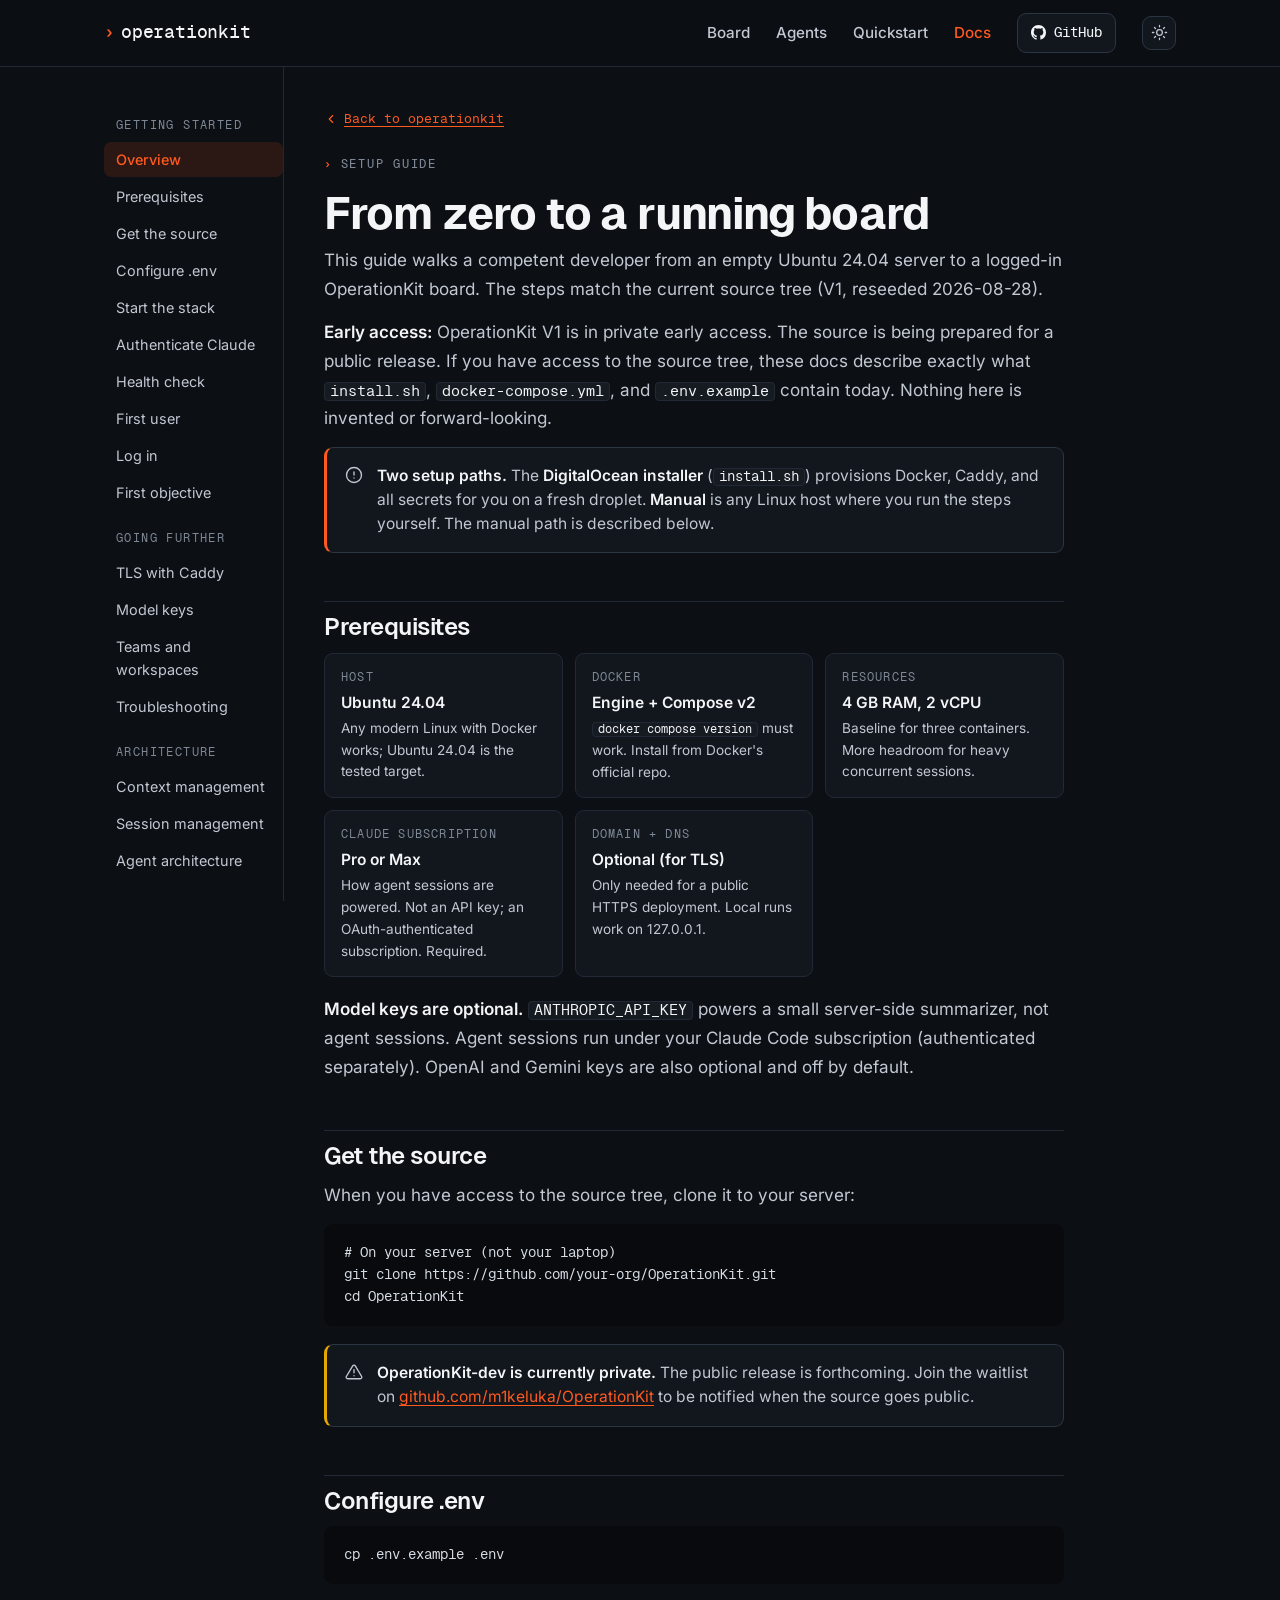
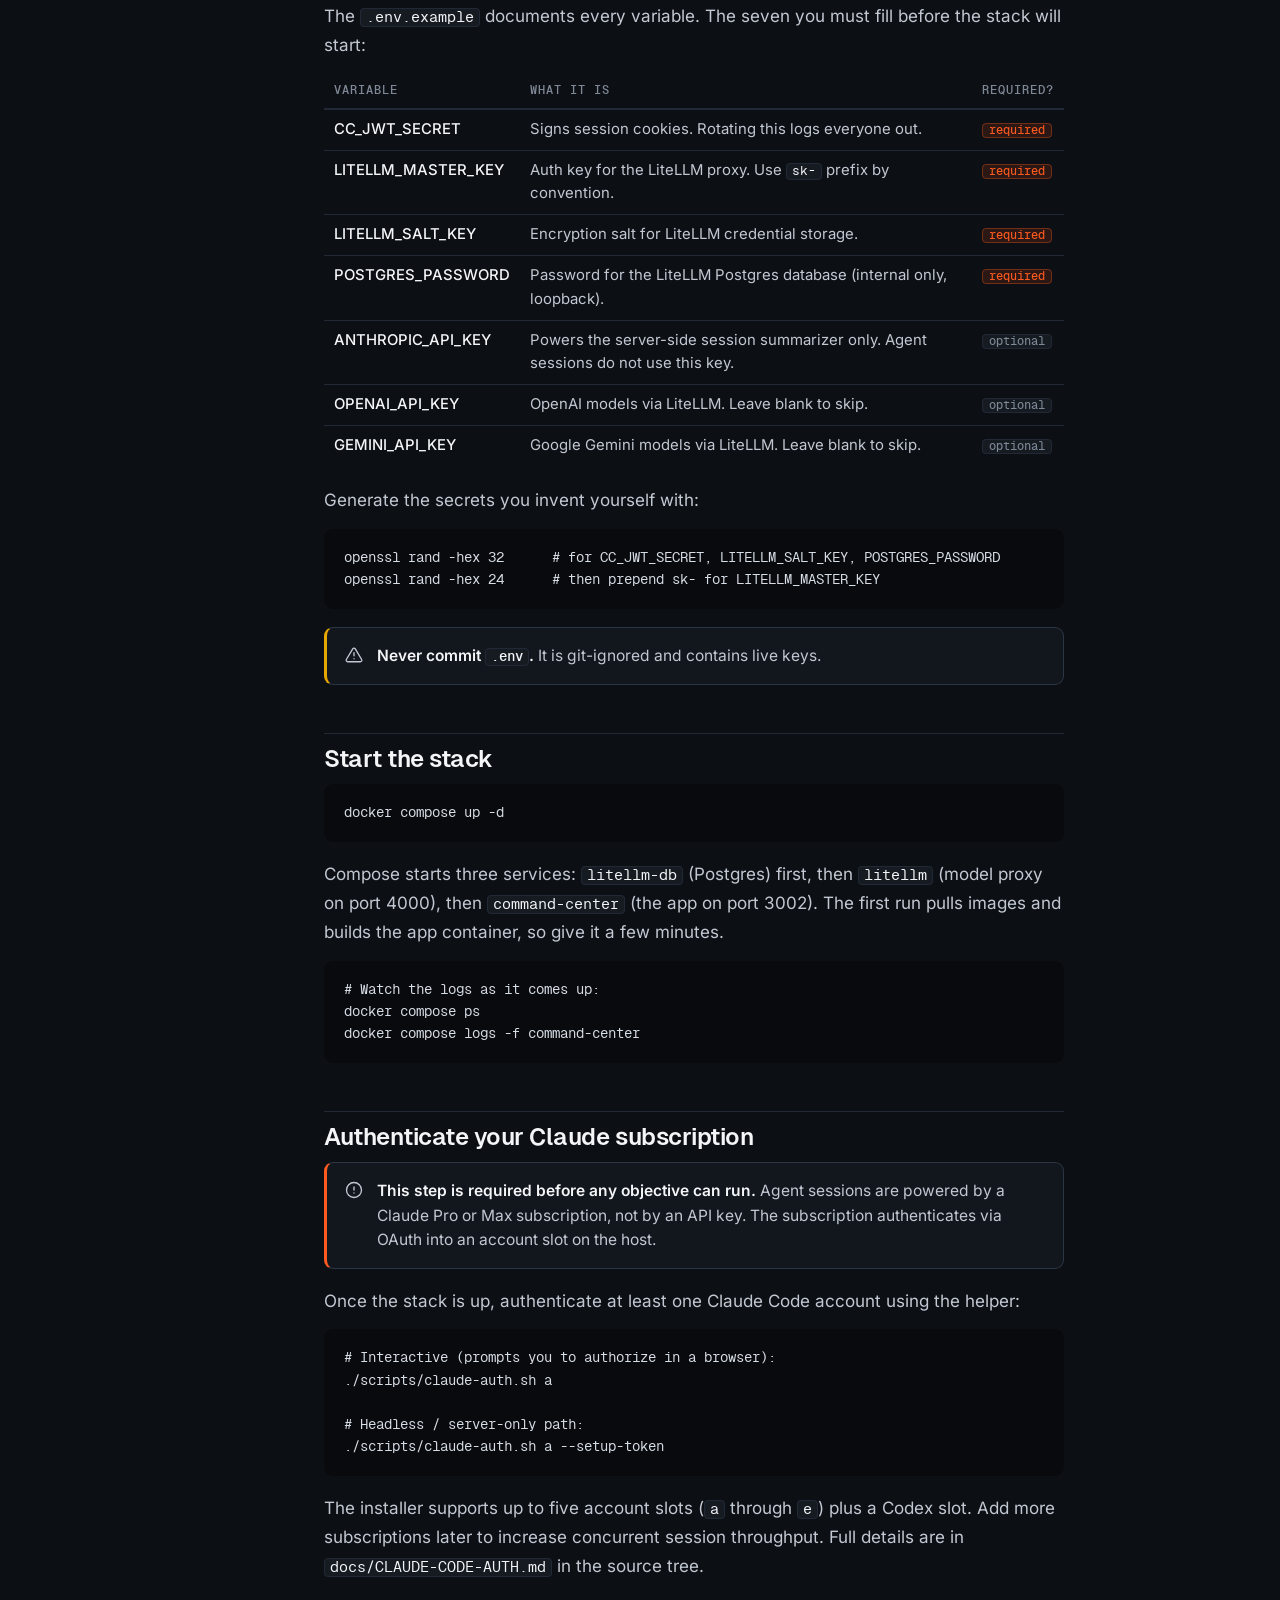
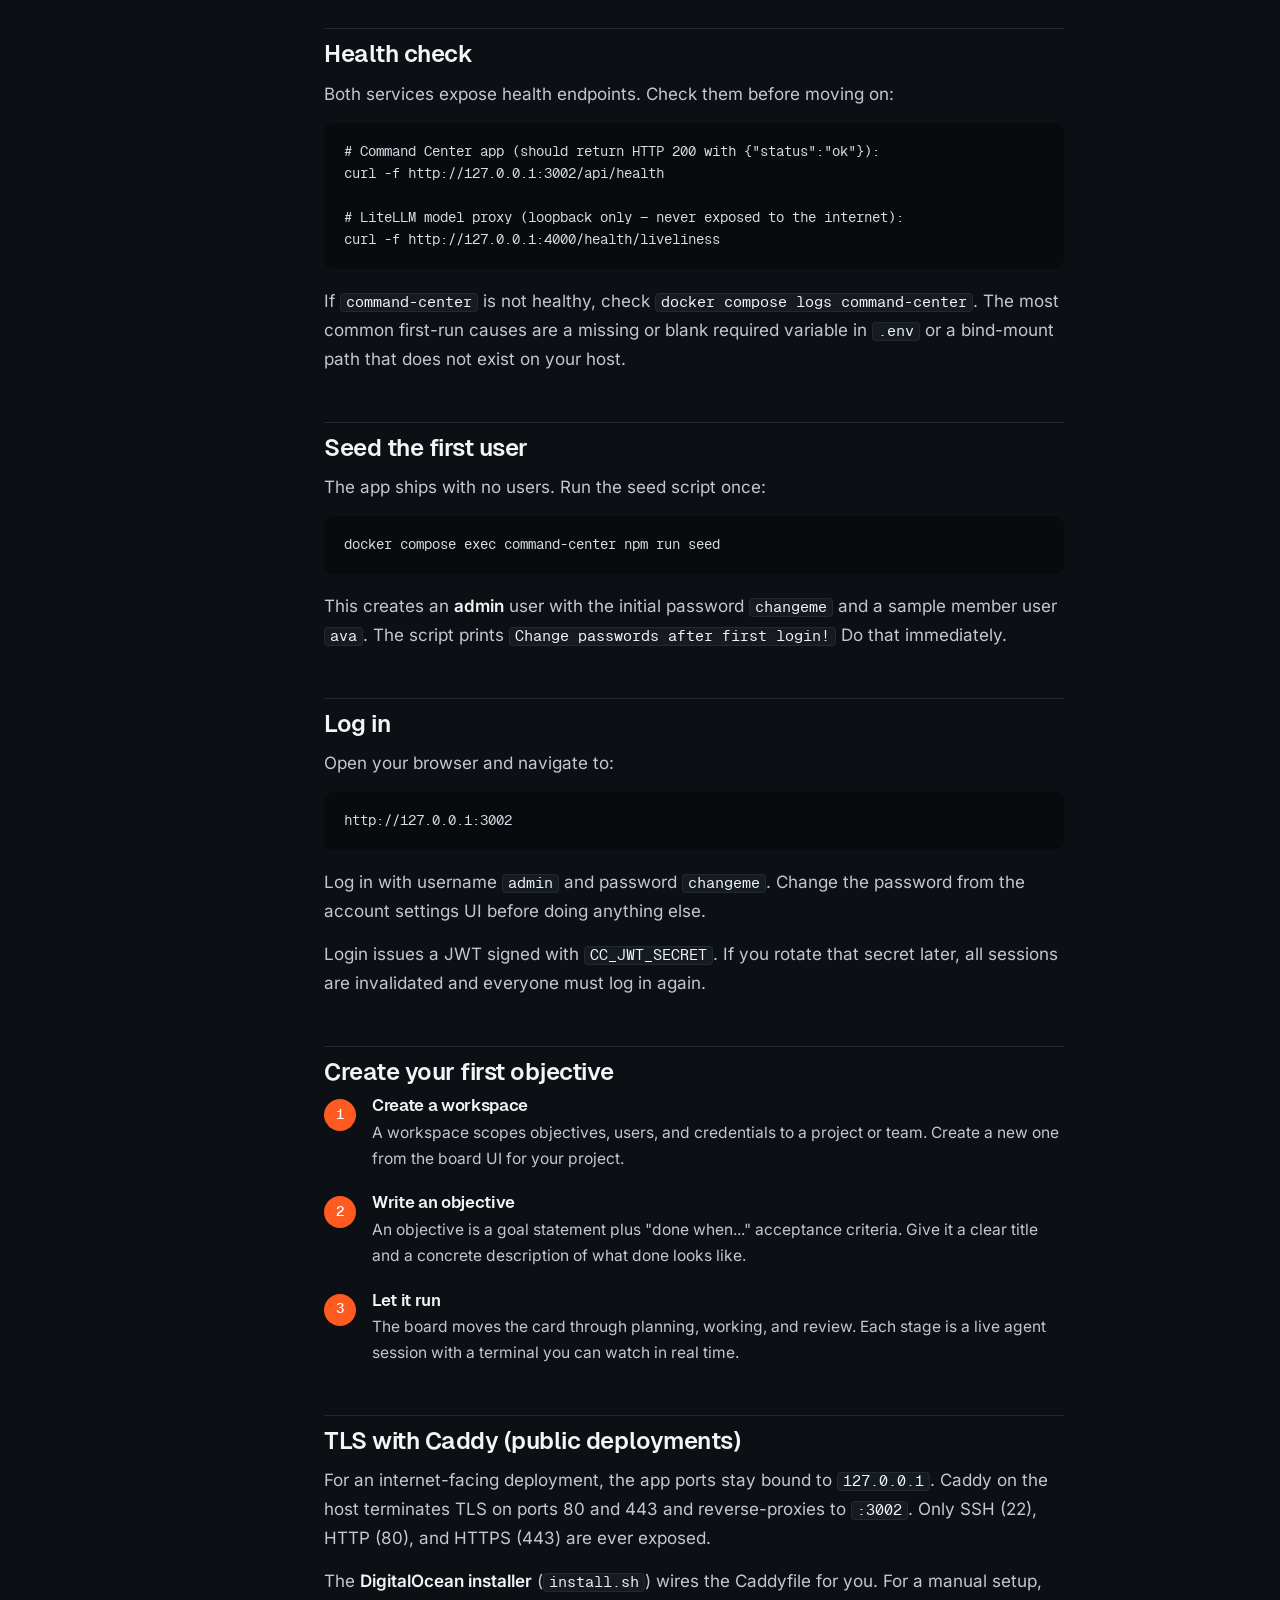
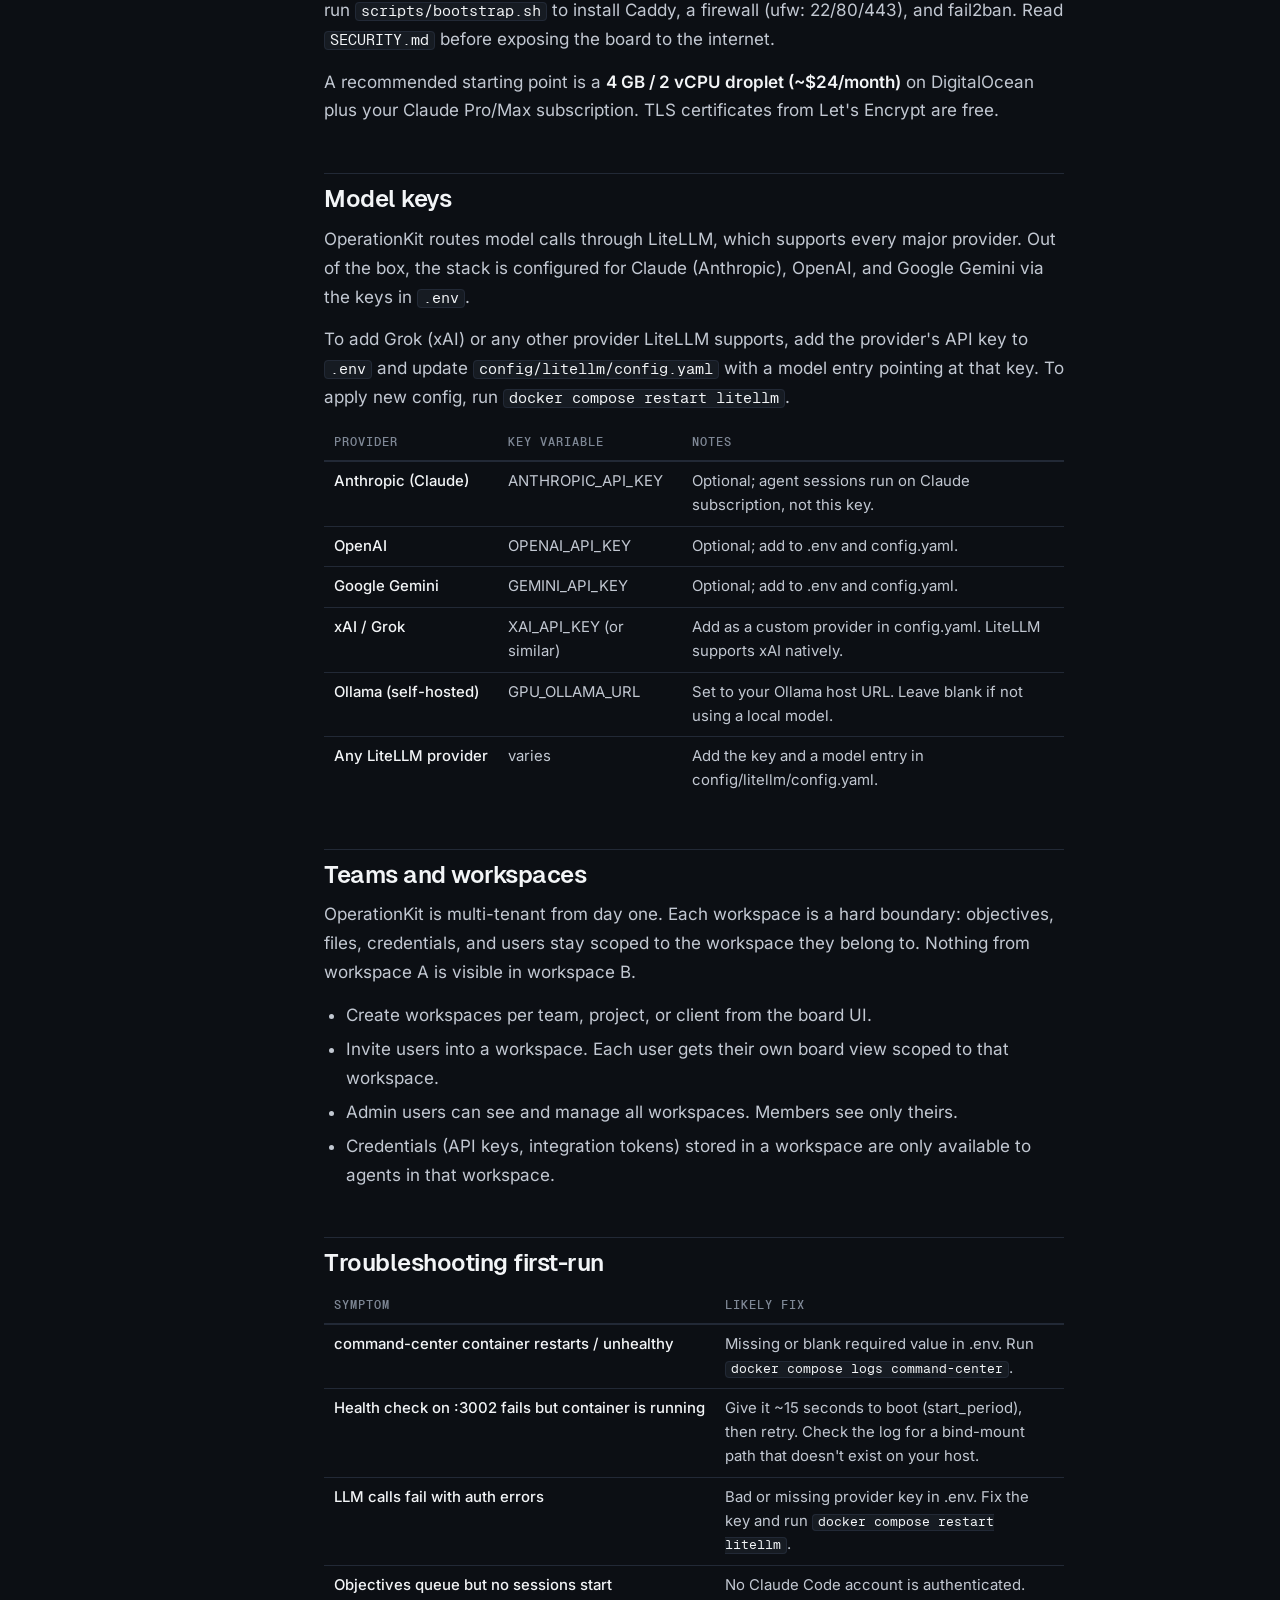
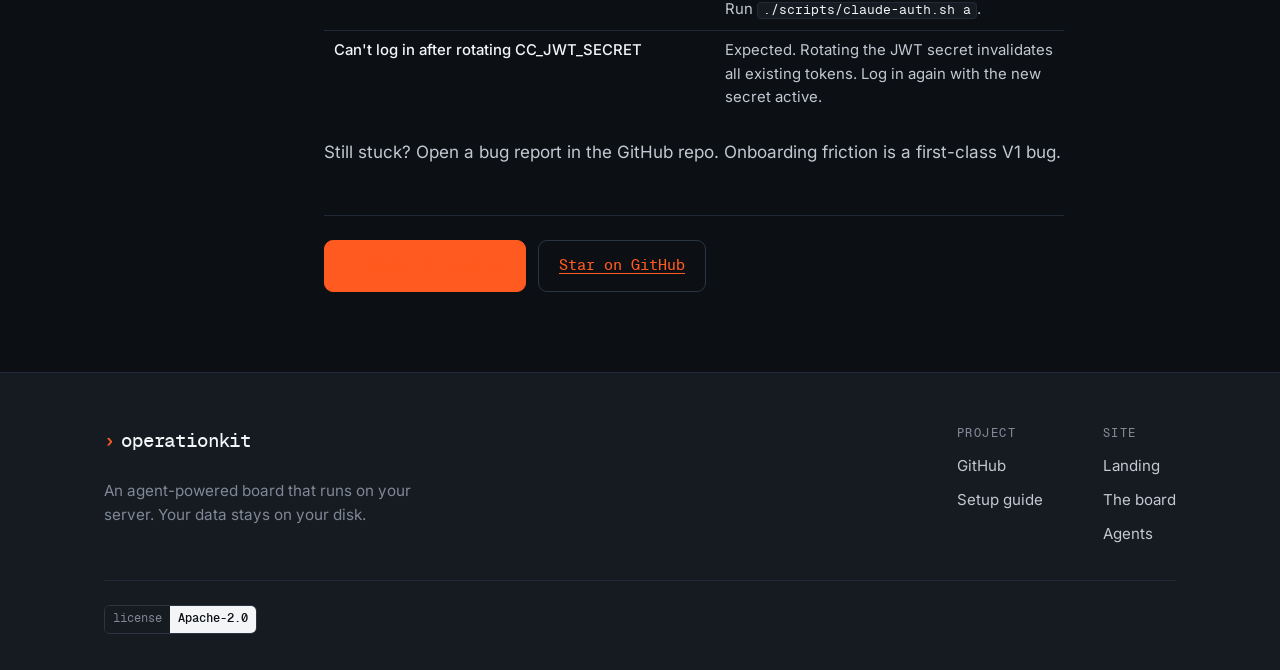
==== commit d45e62bb: "Add session management architecture docs page Covers the five core topics: tmux execution model, per" ====
--- a/docs/index.html
+++ b/docs/index.html
@@ -114,6 +114,7 @@
           <li><a href="#troubleshooting">Troubleshooting</a></li>
           <li><div class="nav-label">Architecture</div></li>
           <li><a href="context/">Context management</a></li>
+          <li><a href="sessions/">Session management</a></li>
           <li><a href="agents/">Agent architecture</a></li>
         </ul>
       </nav>
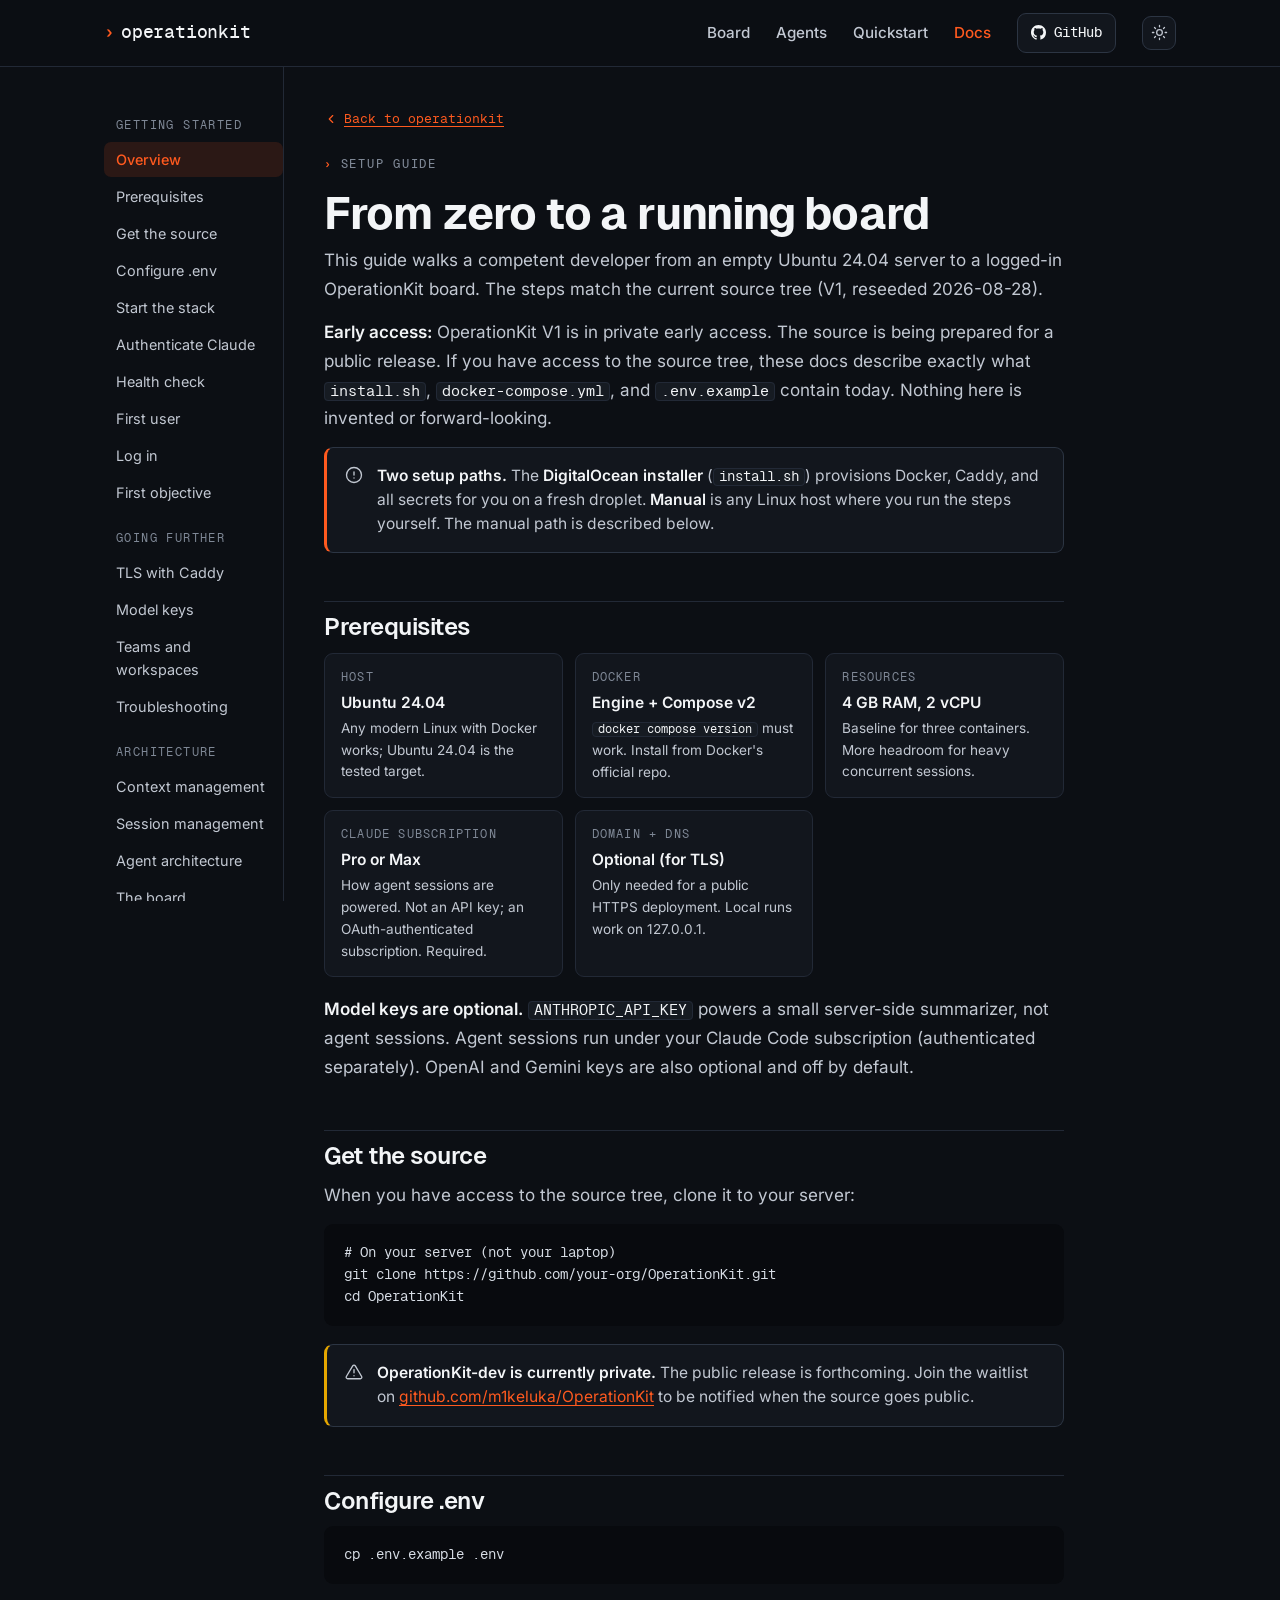
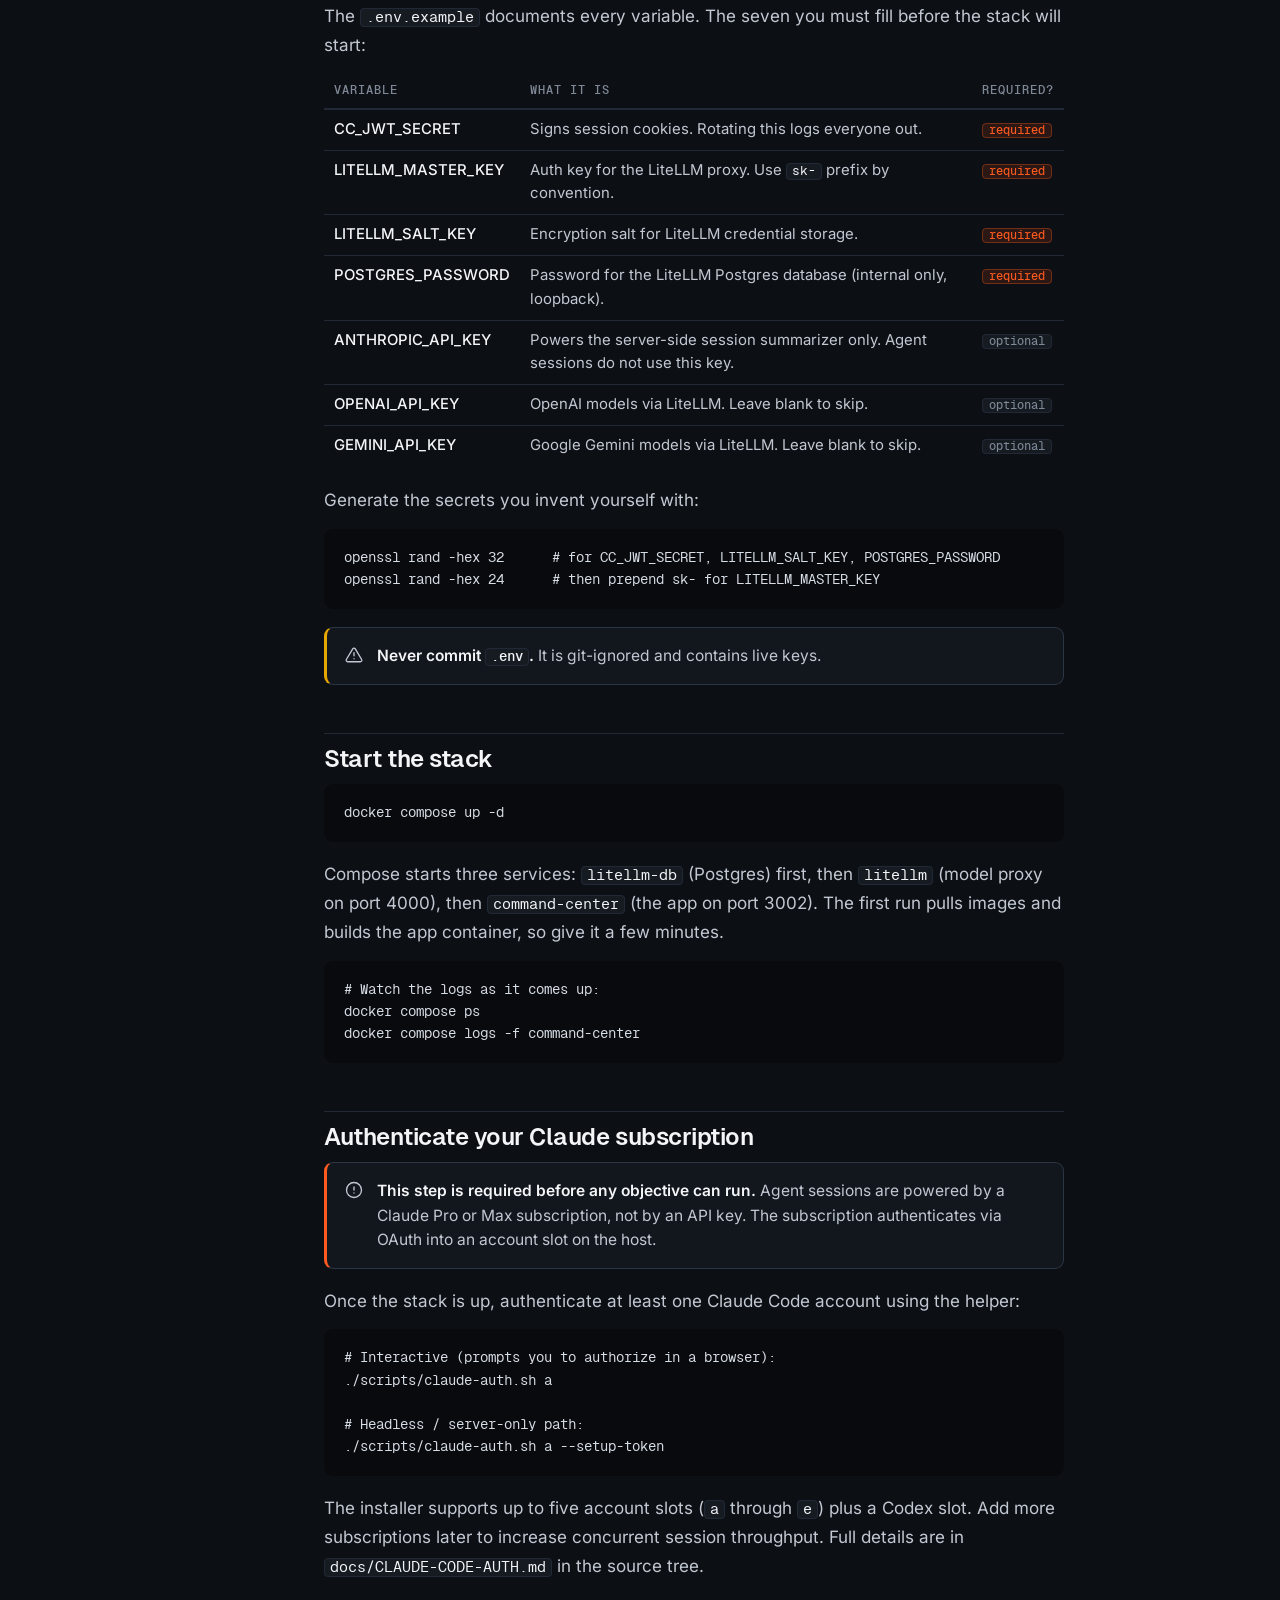
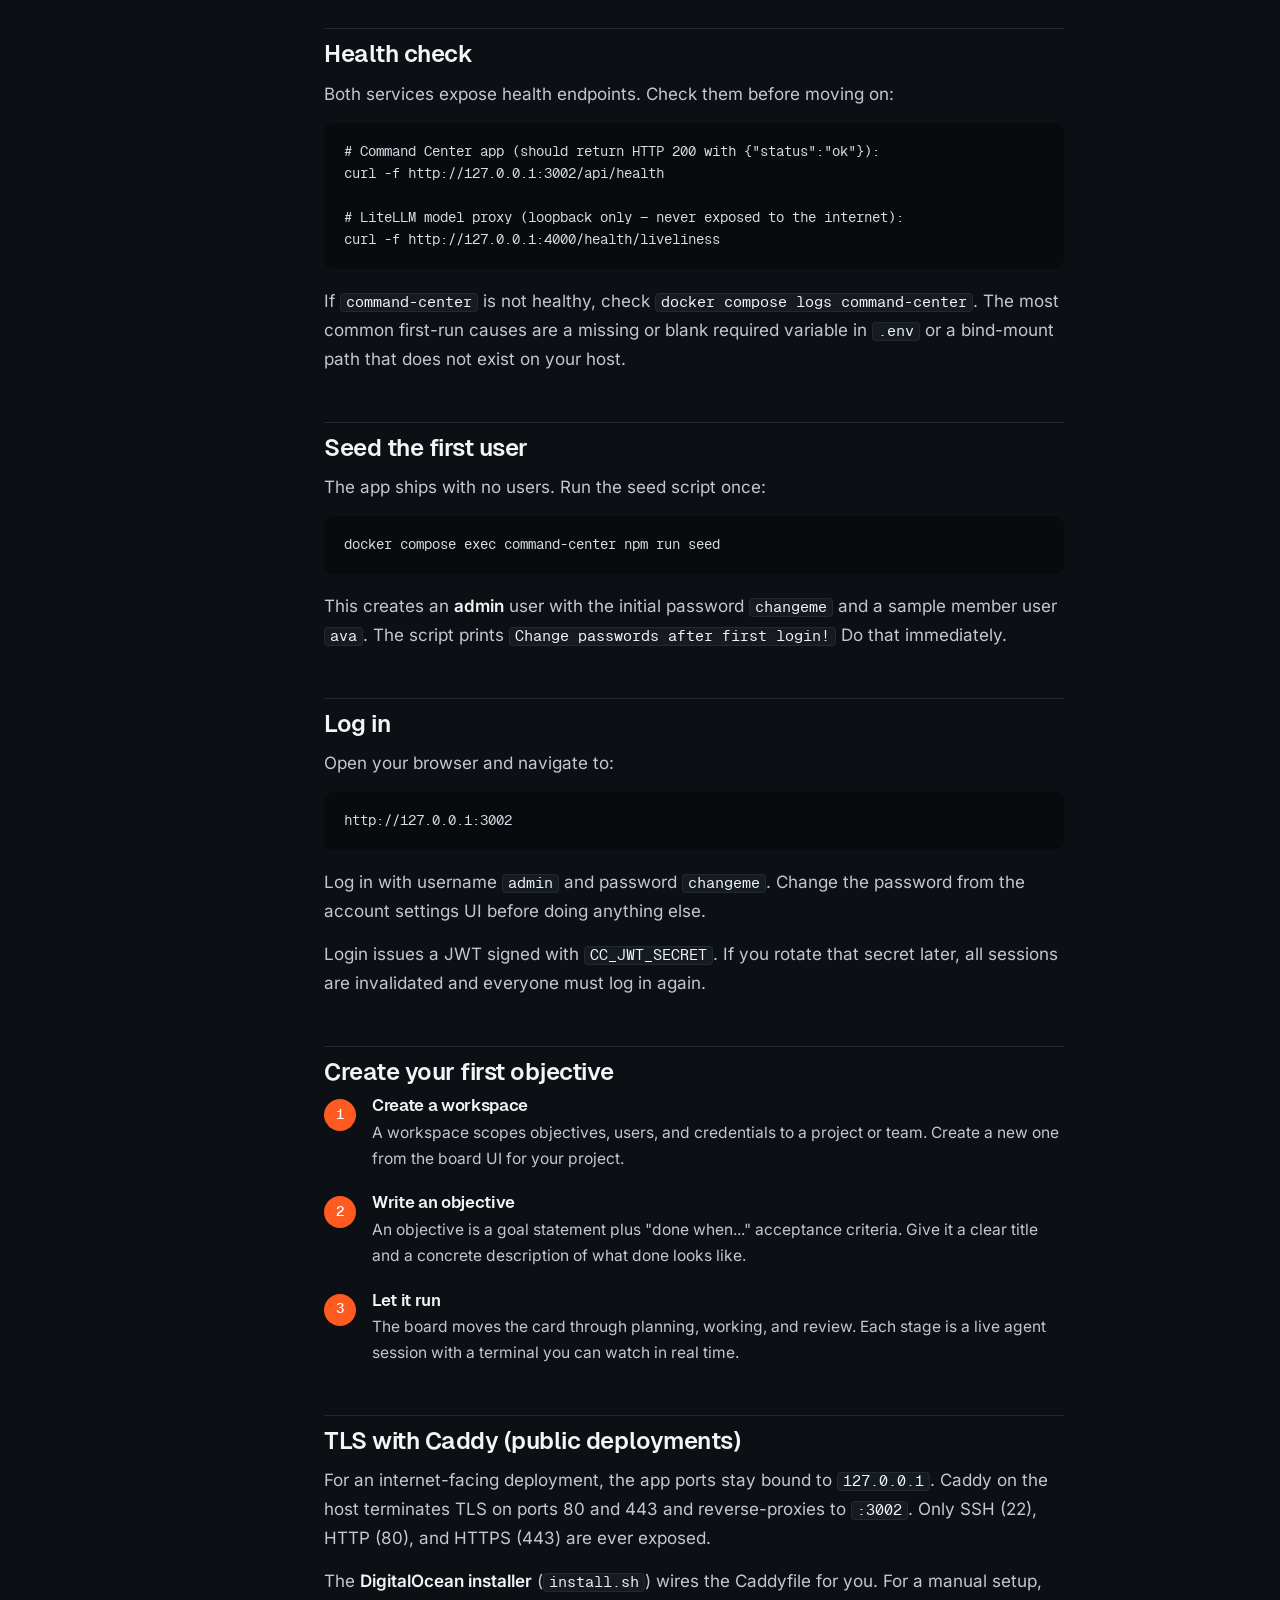
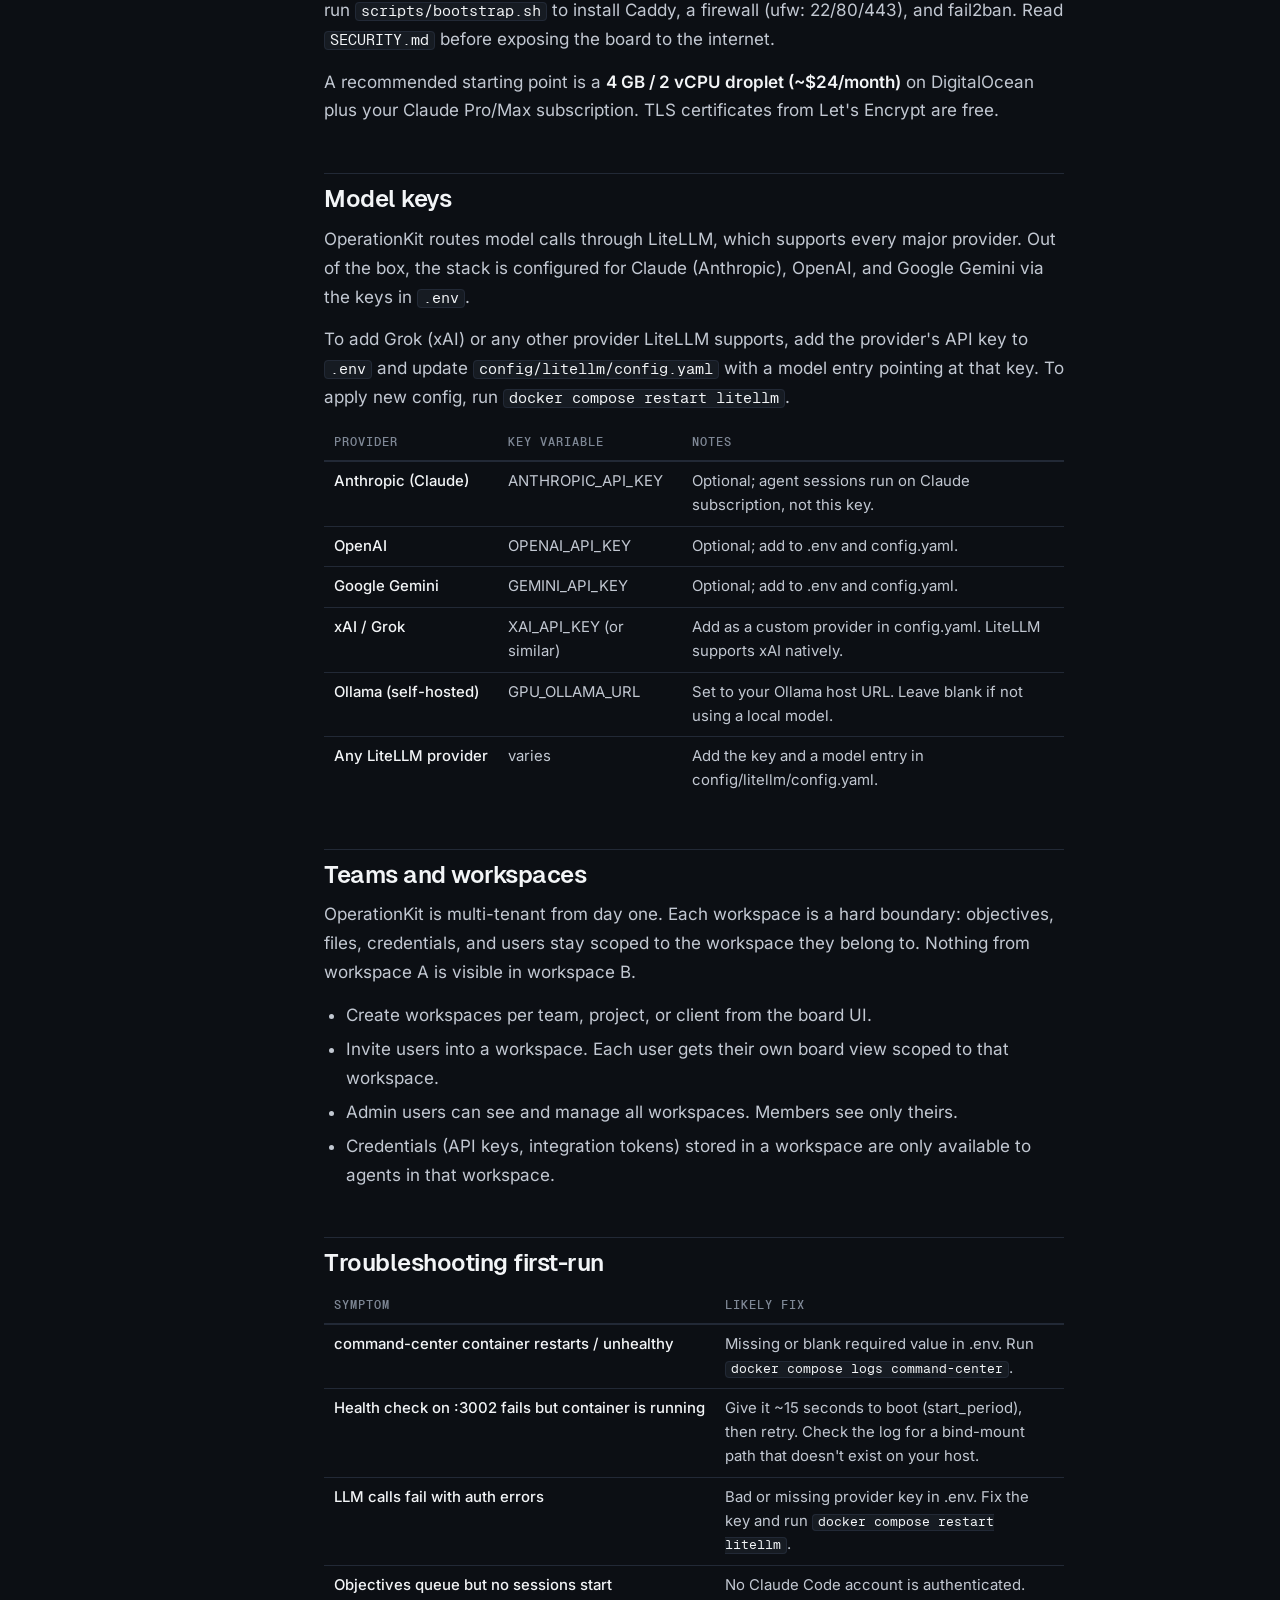
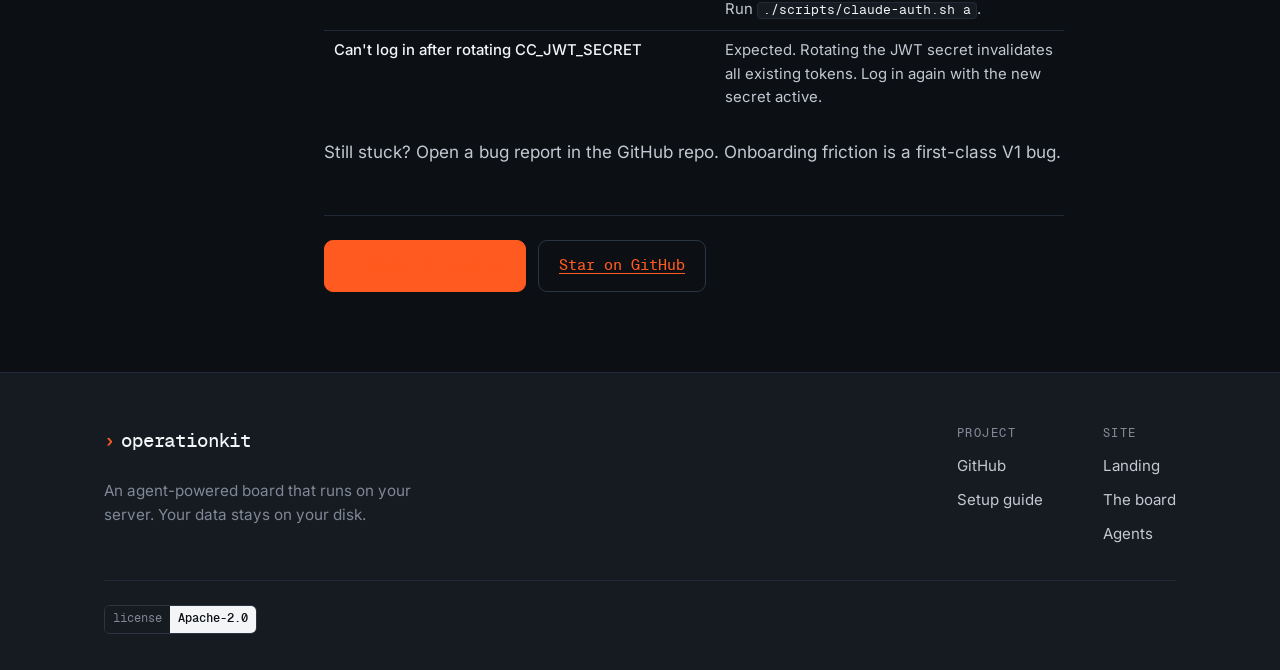
==== commit e0d1c2f6: "docs: add board & objective state machine page Adds docs/board/index.html covering the five required" ====
--- a/docs/index.html
+++ b/docs/index.html
@@ -116,6 +116,7 @@
           <li><a href="context/">Context management</a></li>
           <li><a href="sessions/">Session management</a></li>
           <li><a href="agents/">Agent architecture</a></li>
+          <li><a href="board/">The board</a></li>
         </ul>
       </nav>
 
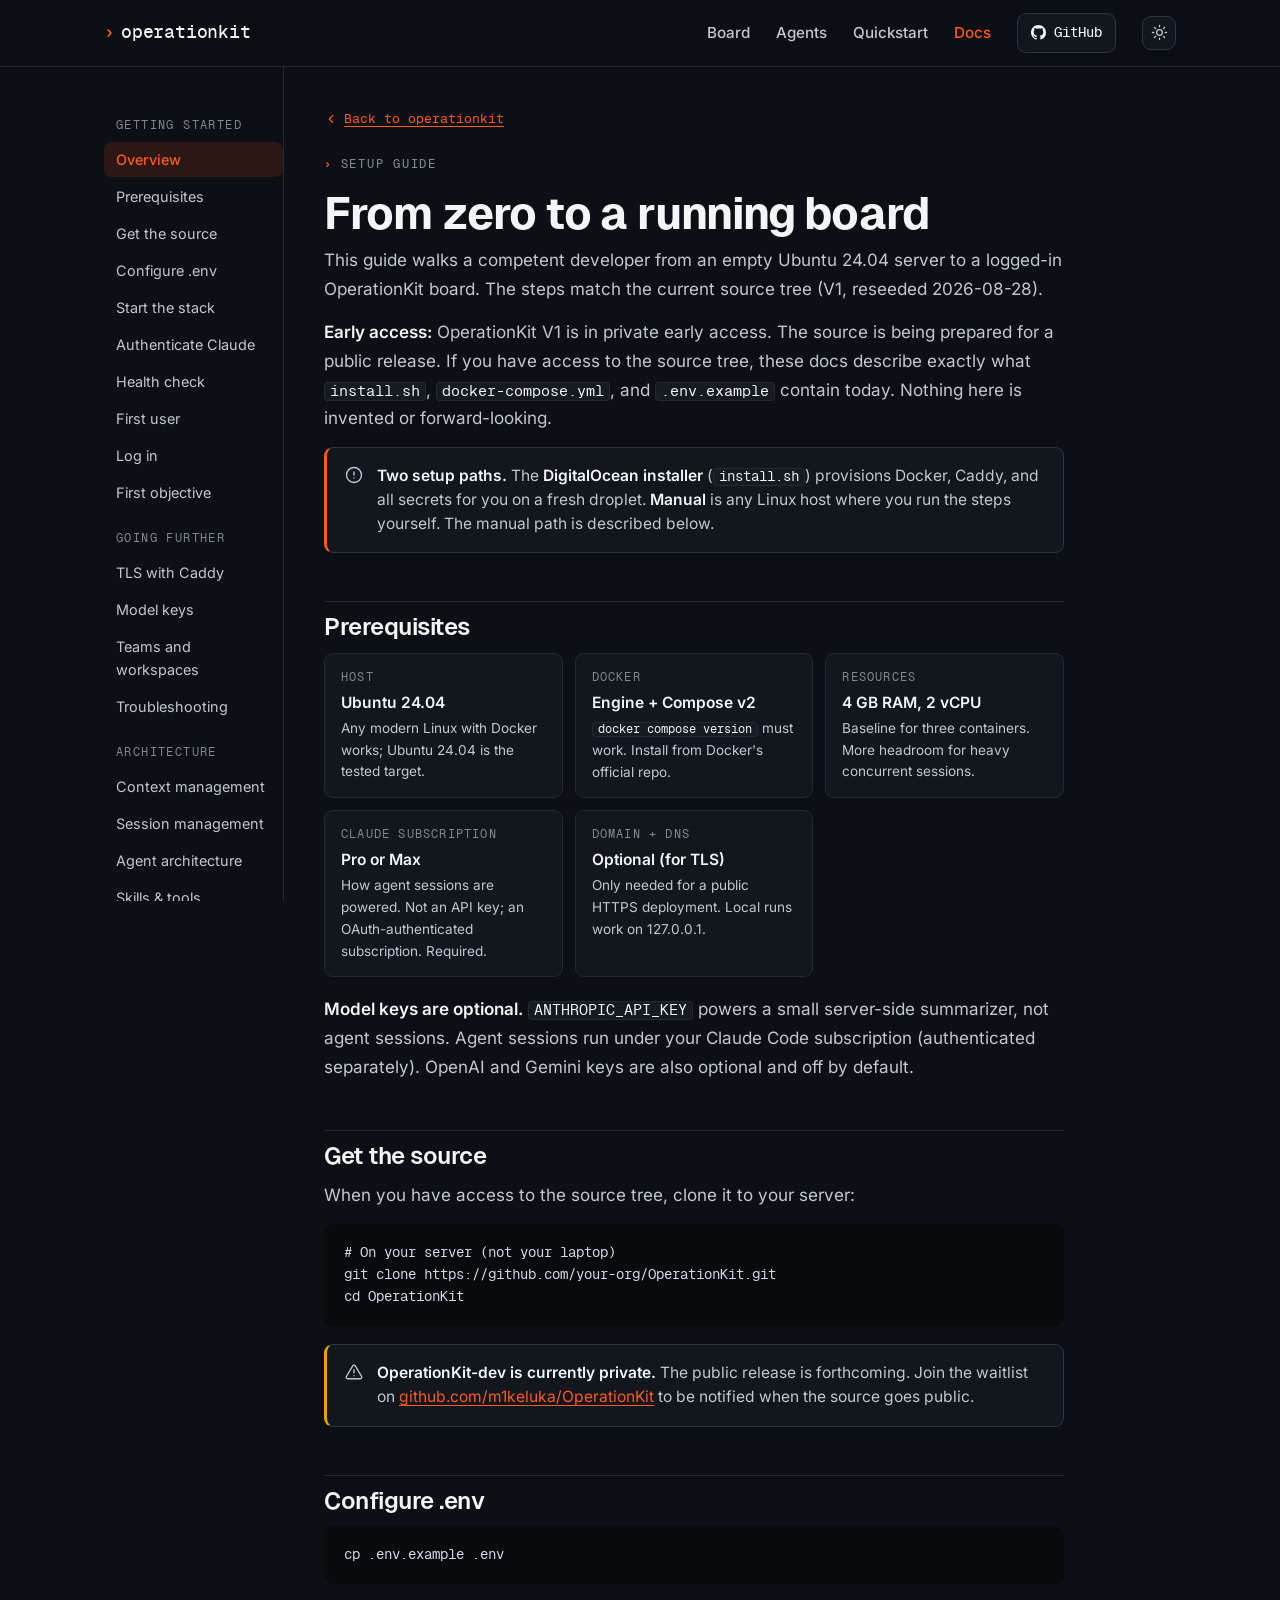
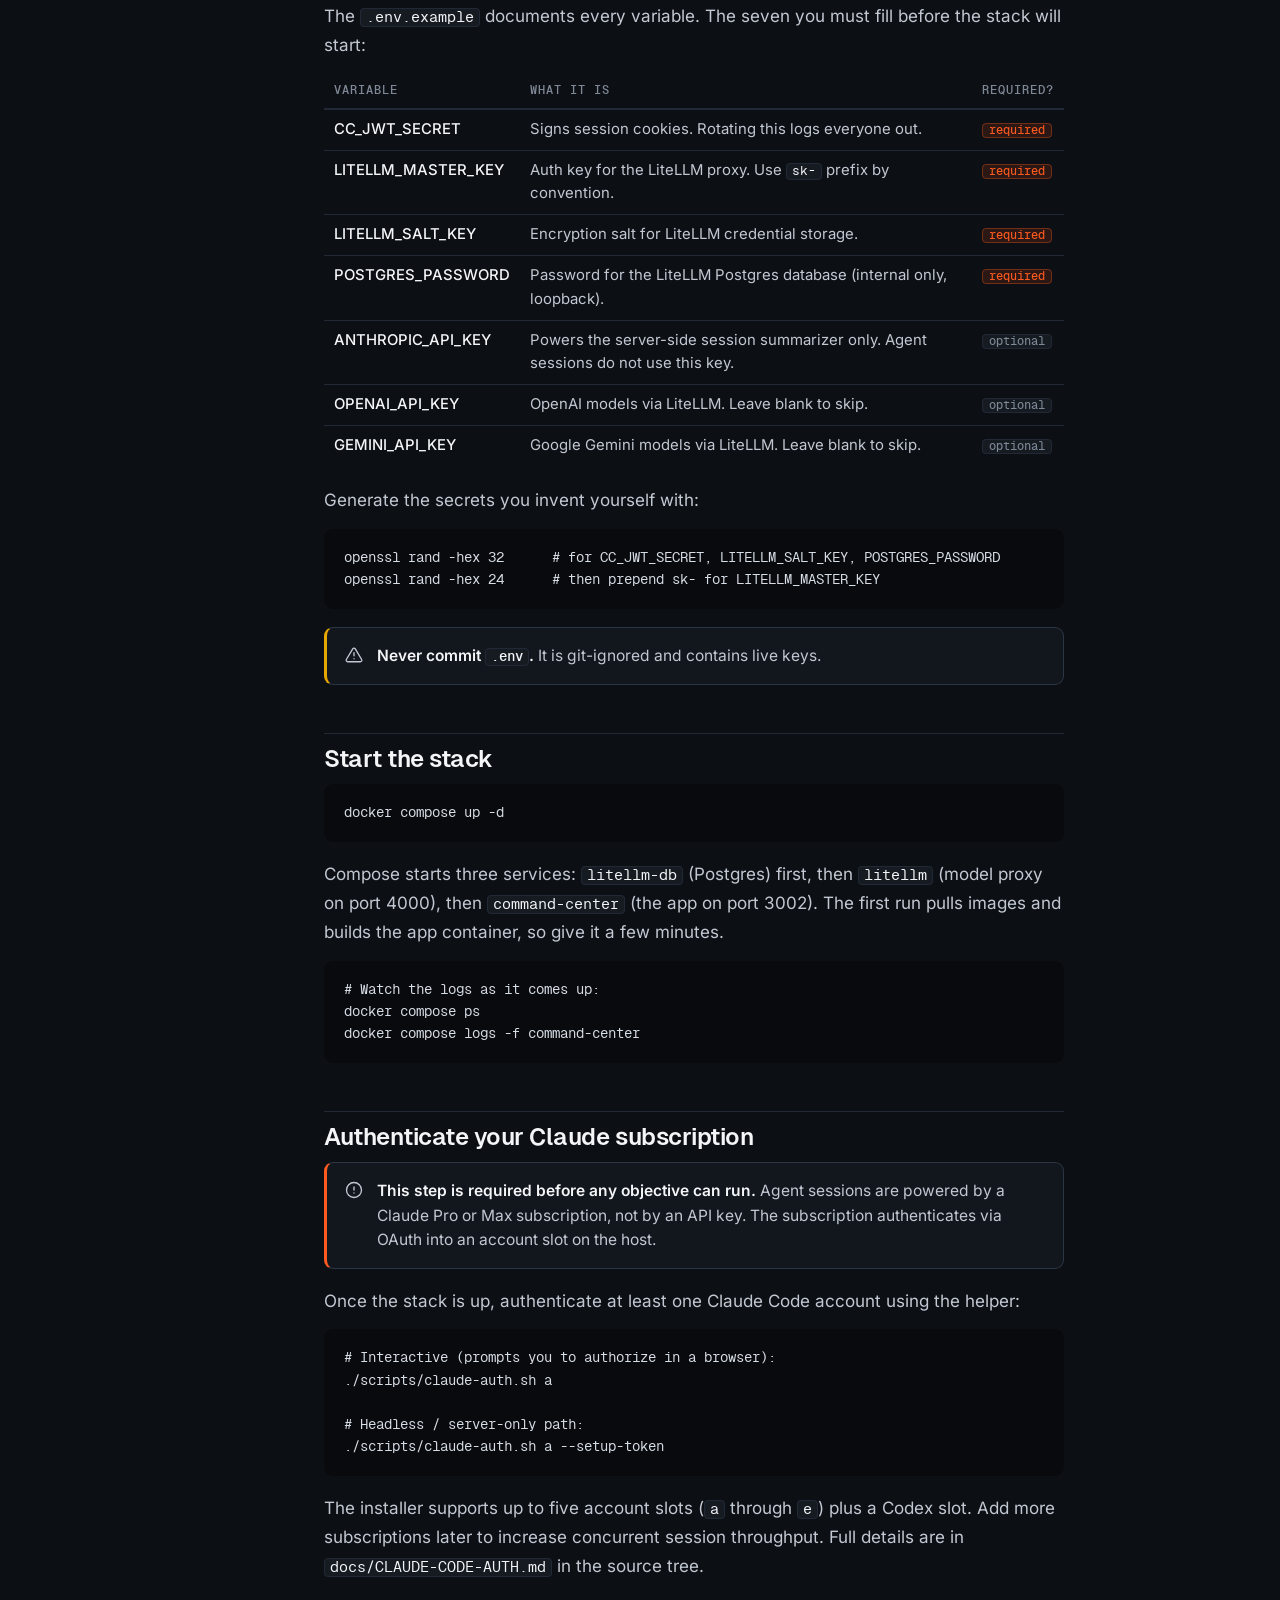
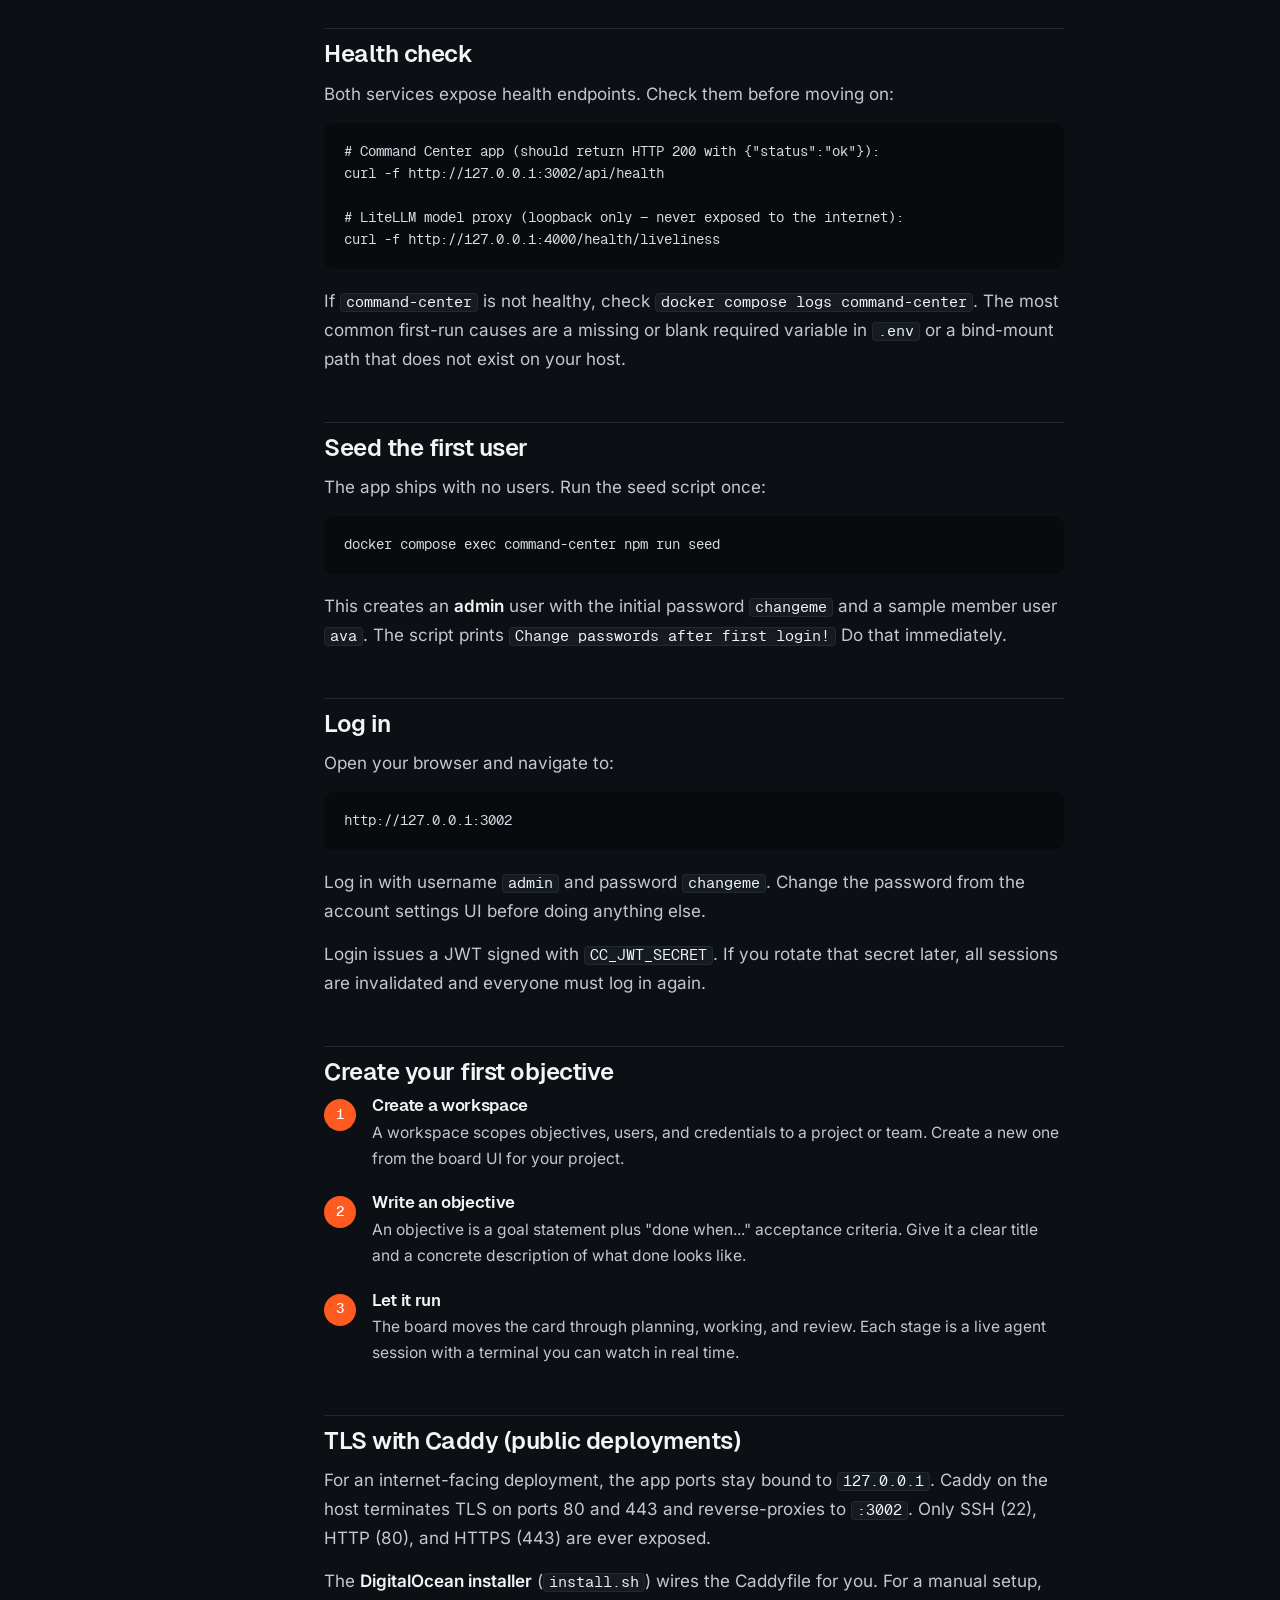
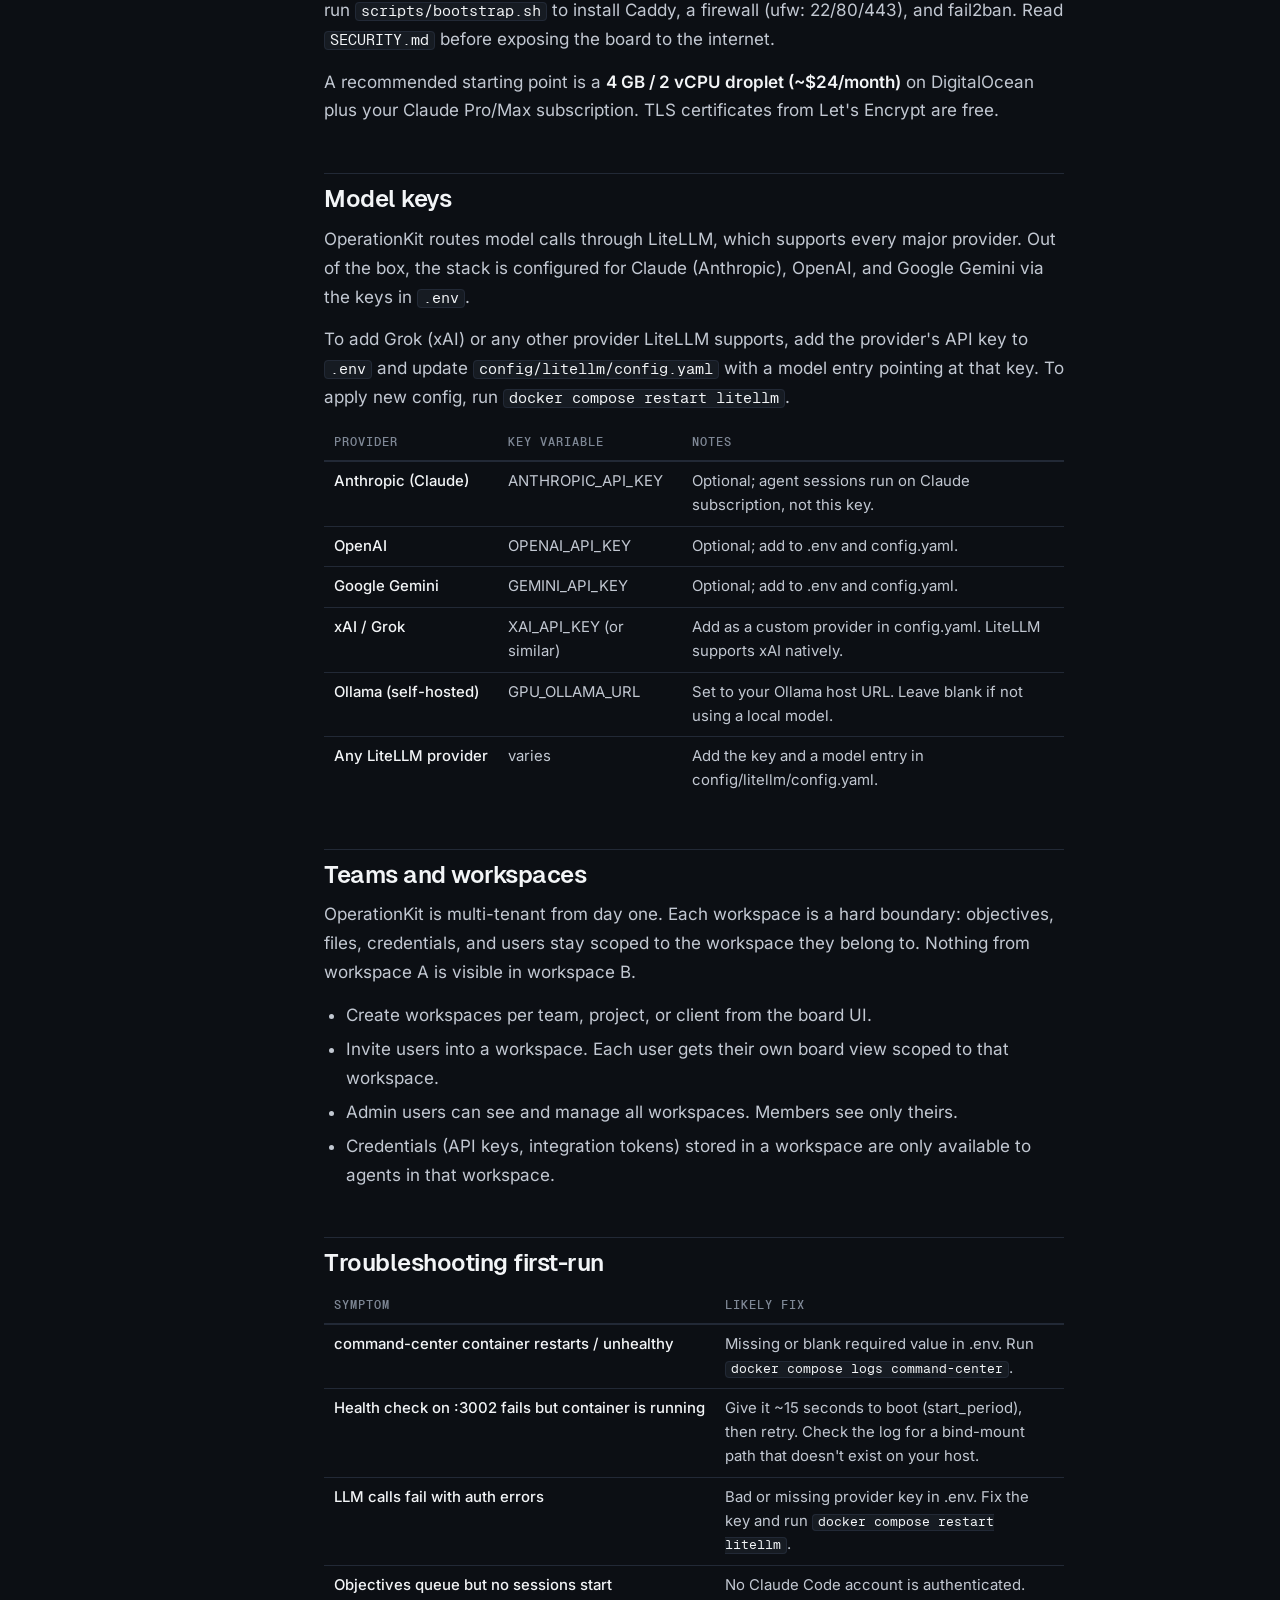
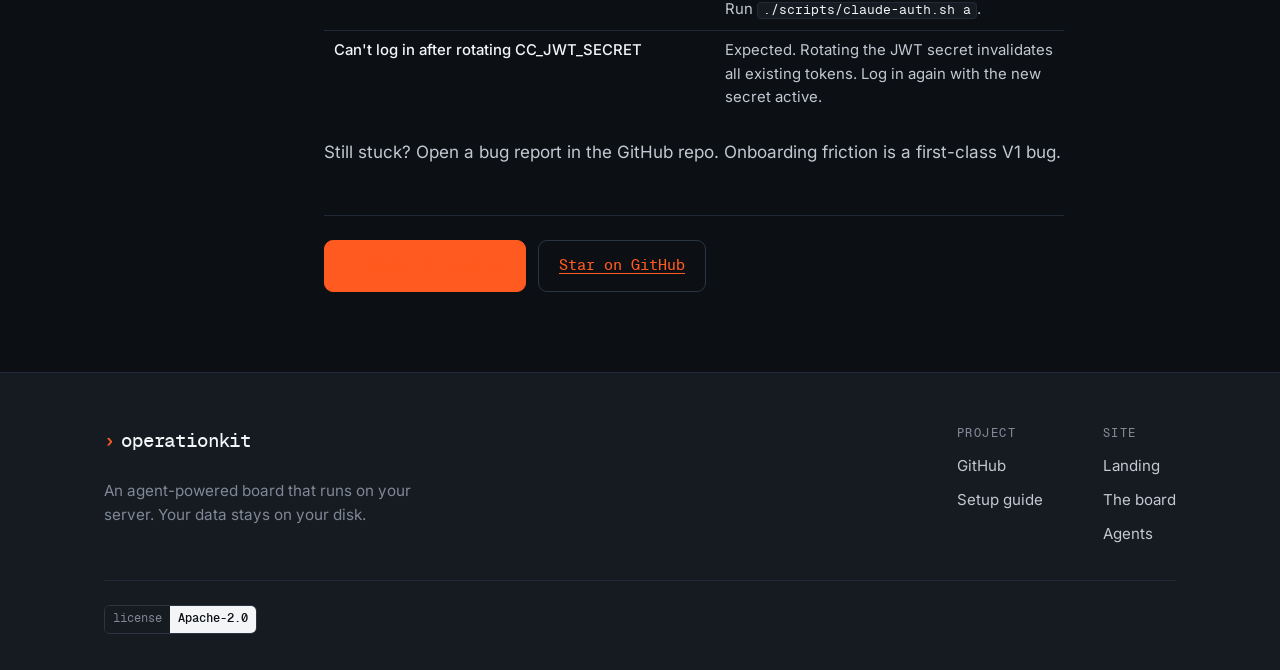
==== commit 70d82e5e: "docs: add Skills & tools layer page Covers the three-question layering rule, tools (53 registered, T" ====
--- a/docs/index.html
+++ b/docs/index.html
@@ -116,6 +116,7 @@
           <li><a href="context/">Context management</a></li>
           <li><a href="sessions/">Session management</a></li>
           <li><a href="agents/">Agent architecture</a></li>
+          <li><a href="skills/">Skills &amp; tools</a></li>
           <li><a href="board/">The board</a></li>
         </ul>
       </nav>
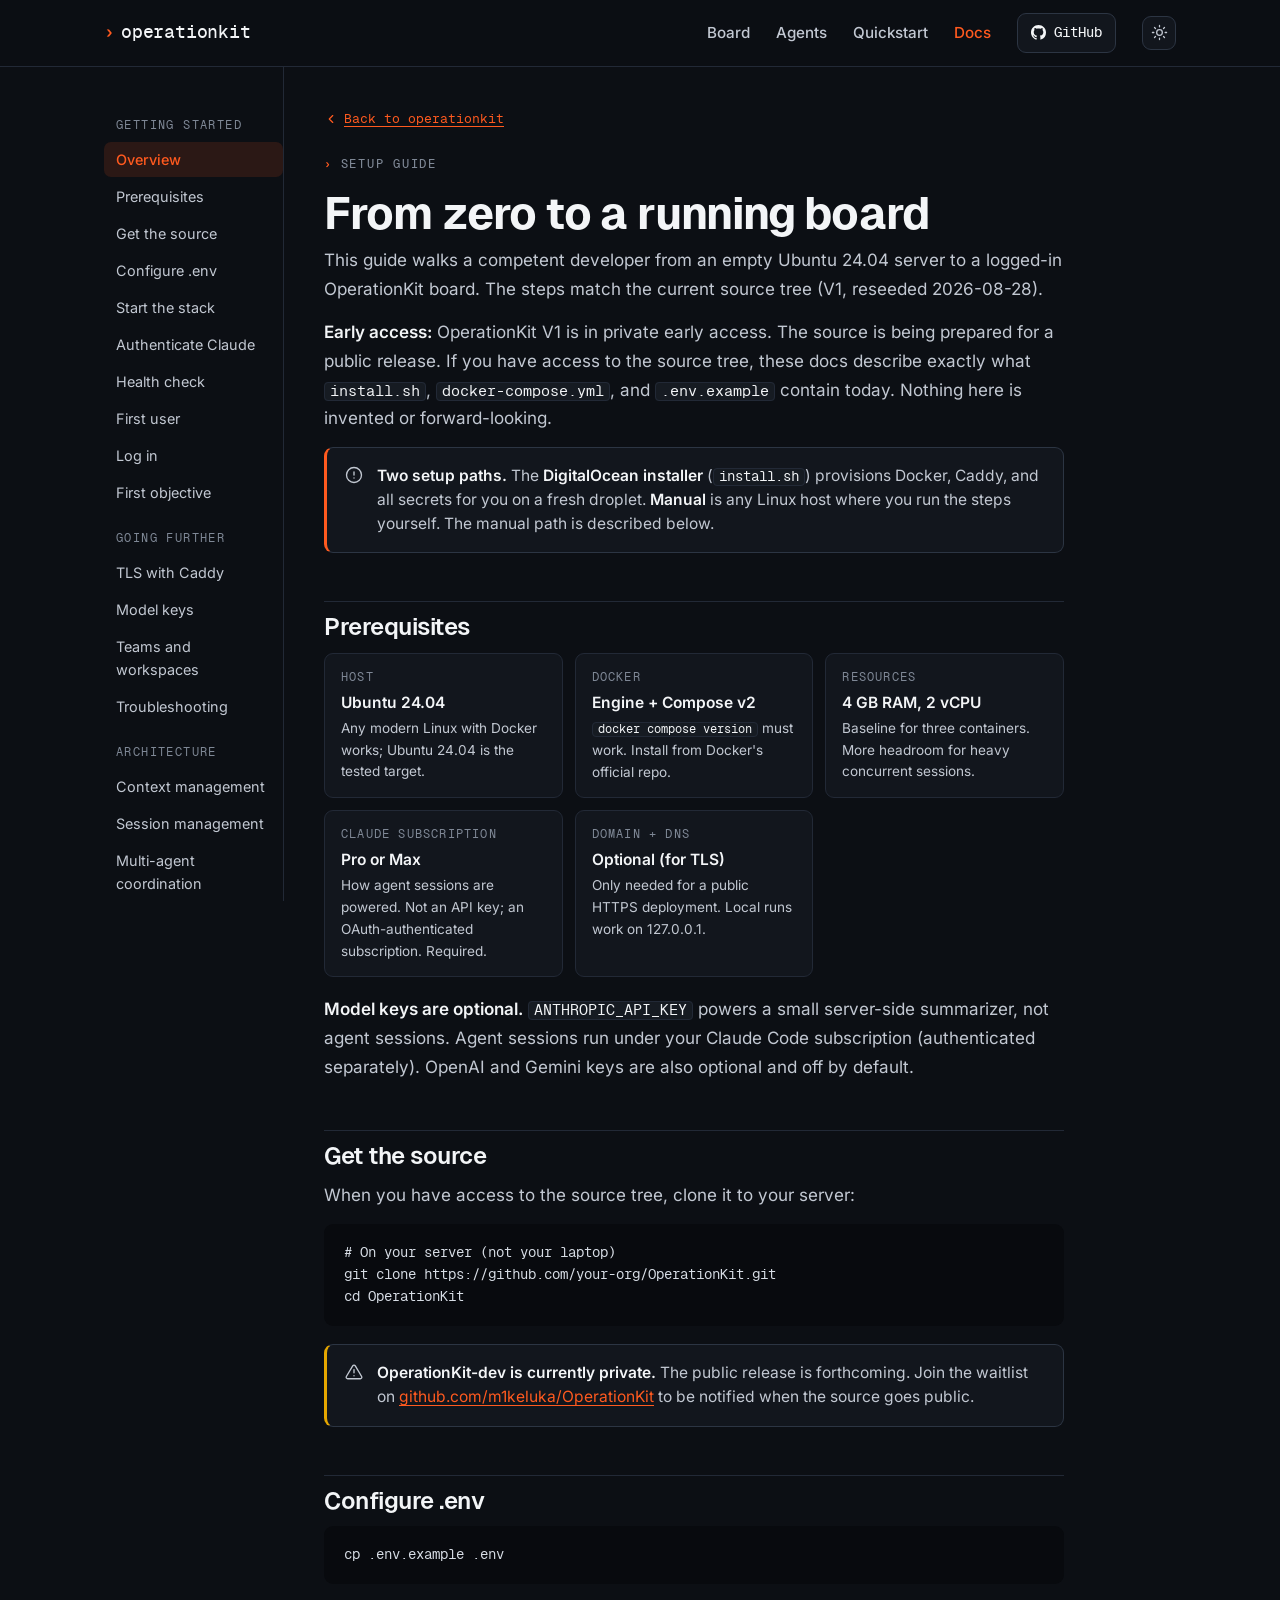
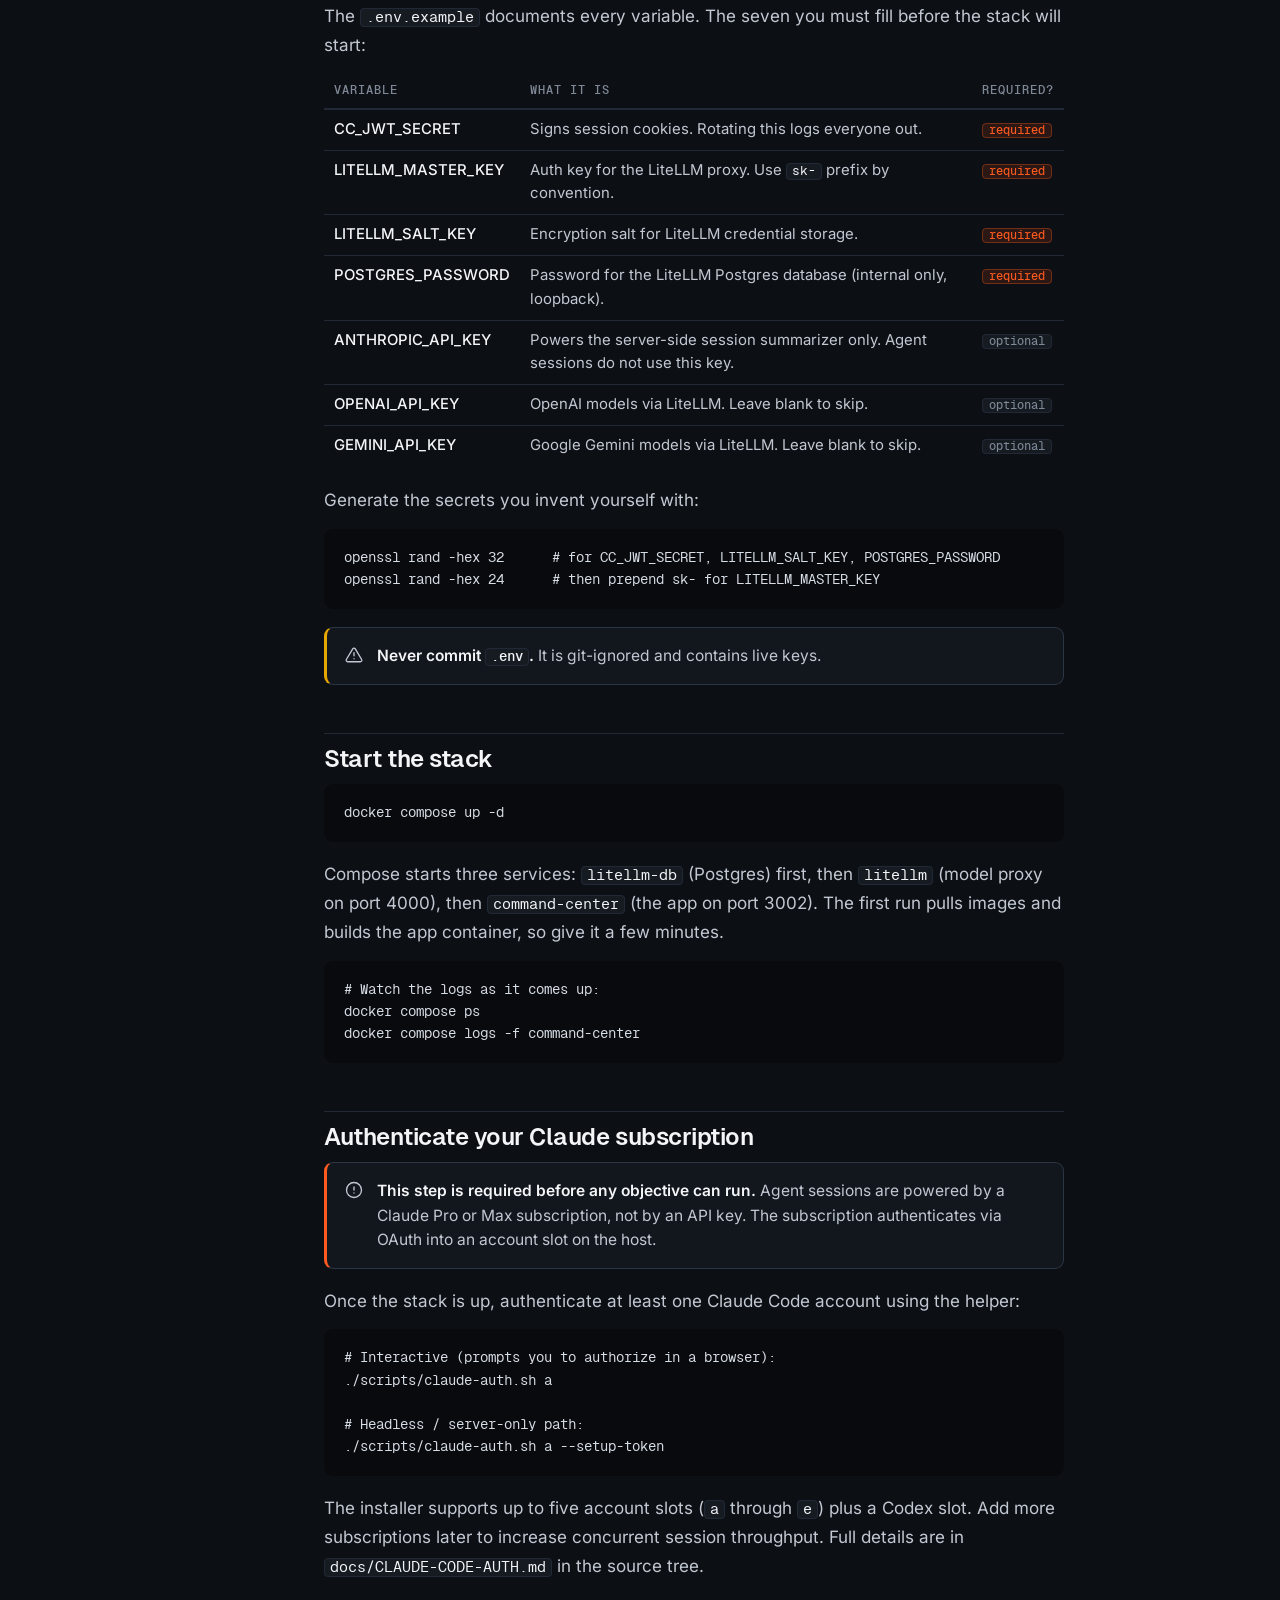
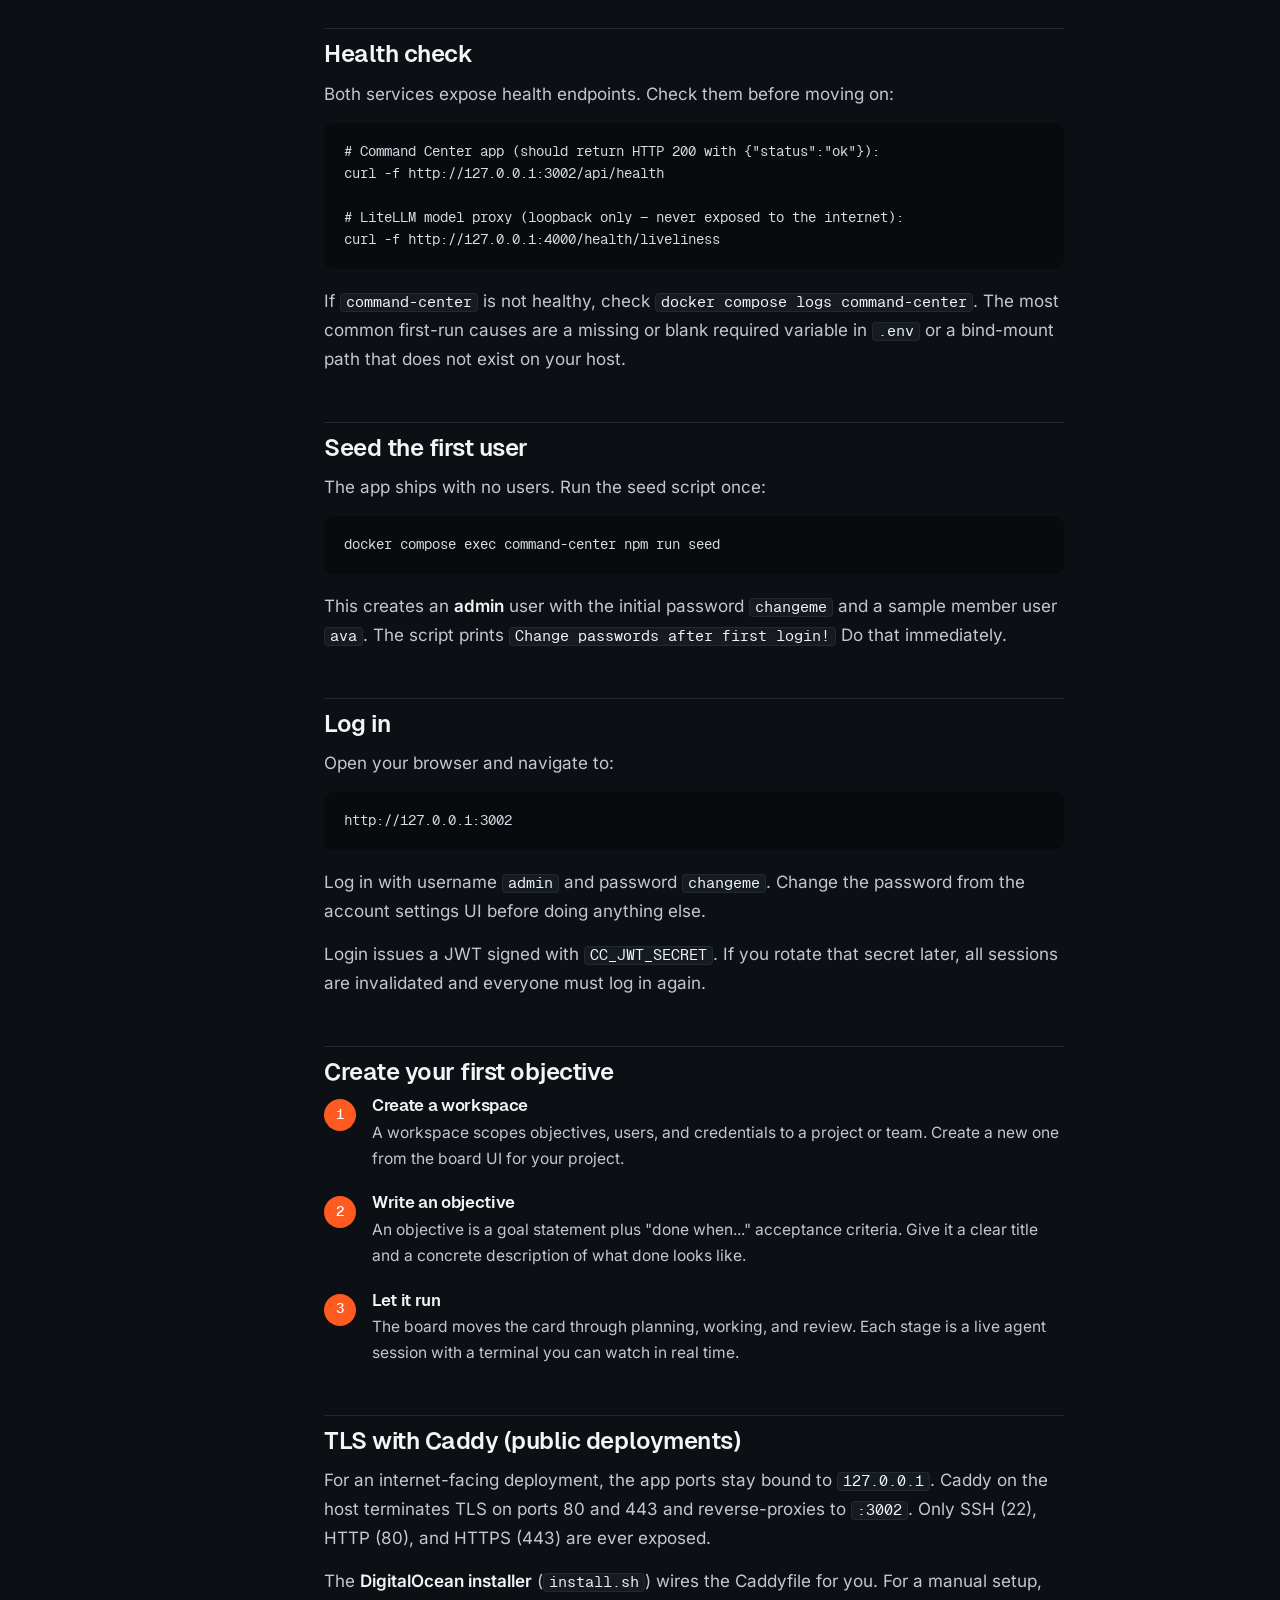
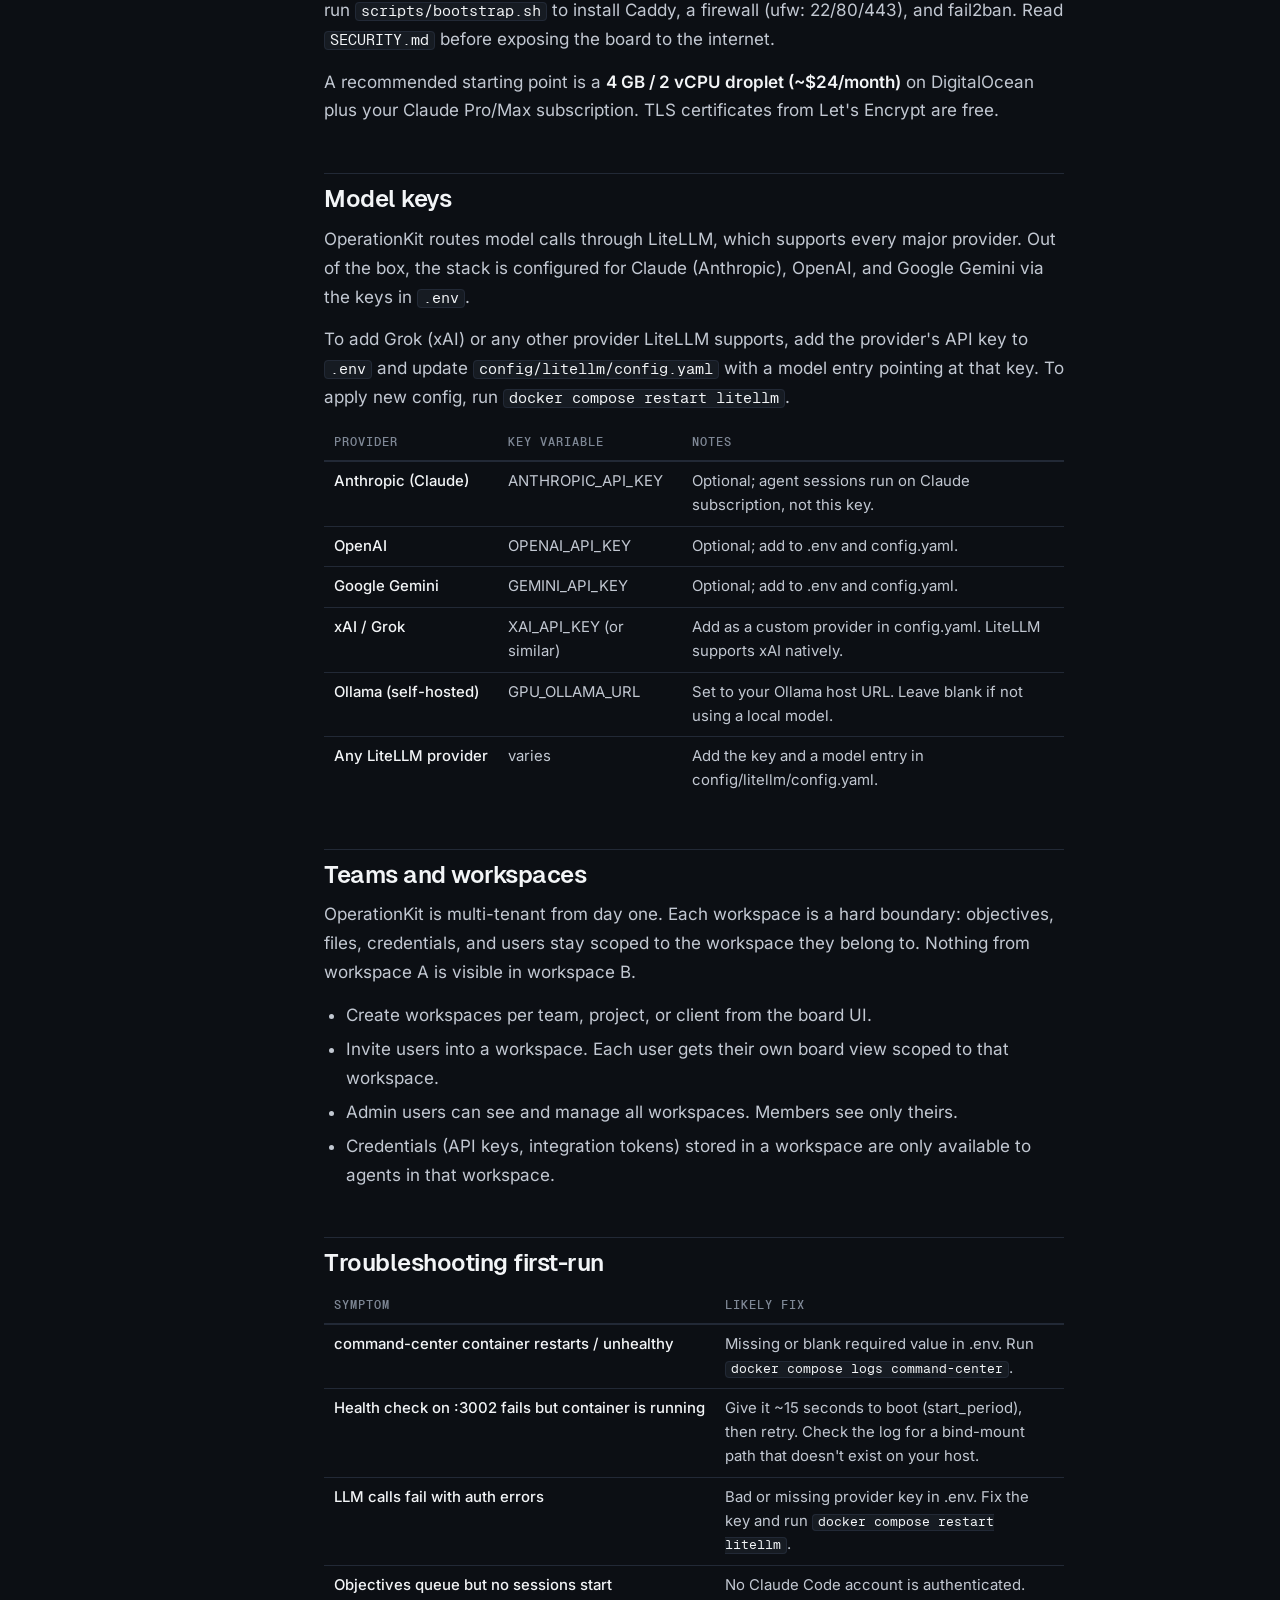
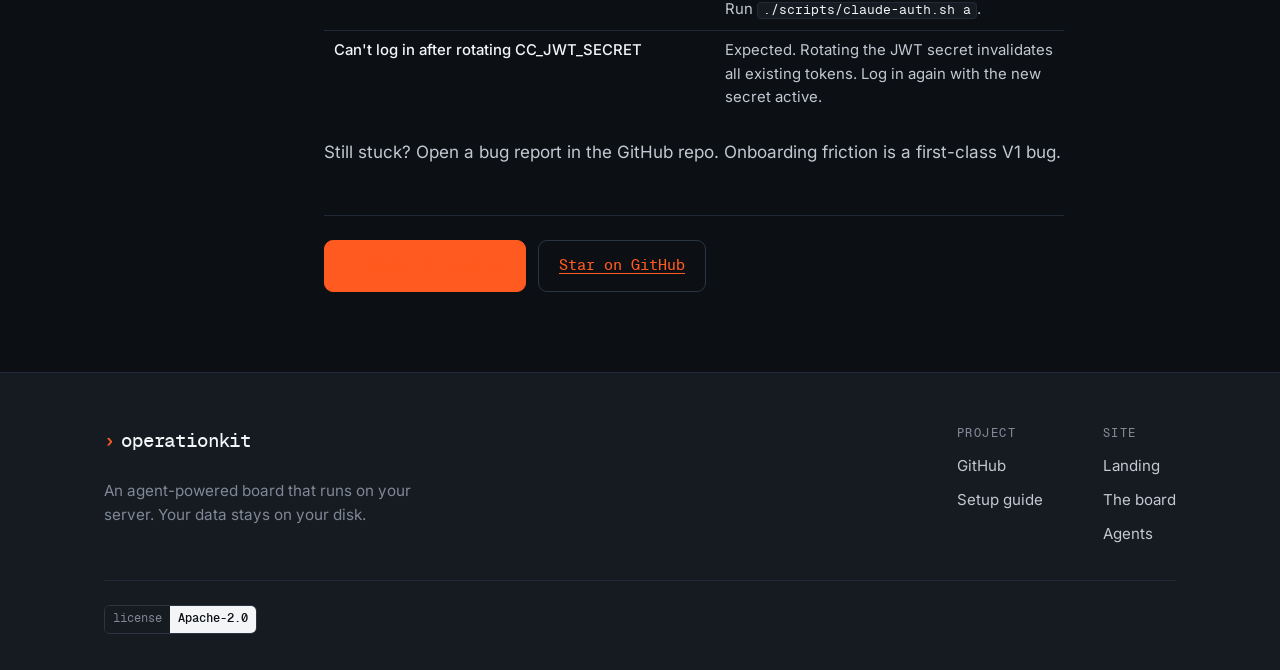
==== commit 570c247b: "docs: add multi-agent coordination architecture page Five-section docs page covering the delegator/s" ====
--- a/docs/index.html
+++ b/docs/index.html
@@ -115,6 +115,7 @@
           <li><div class="nav-label">Architecture</div></li>
           <li><a href="context/">Context management</a></li>
           <li><a href="sessions/">Session management</a></li>
+          <li><a href="multi-agent/">Multi-agent coordination</a></li>
           <li><a href="agents/">Agent architecture</a></li>
           <li><a href="skills/">Skills &amp; tools</a></li>
           <li><a href="board/">The board</a></li>
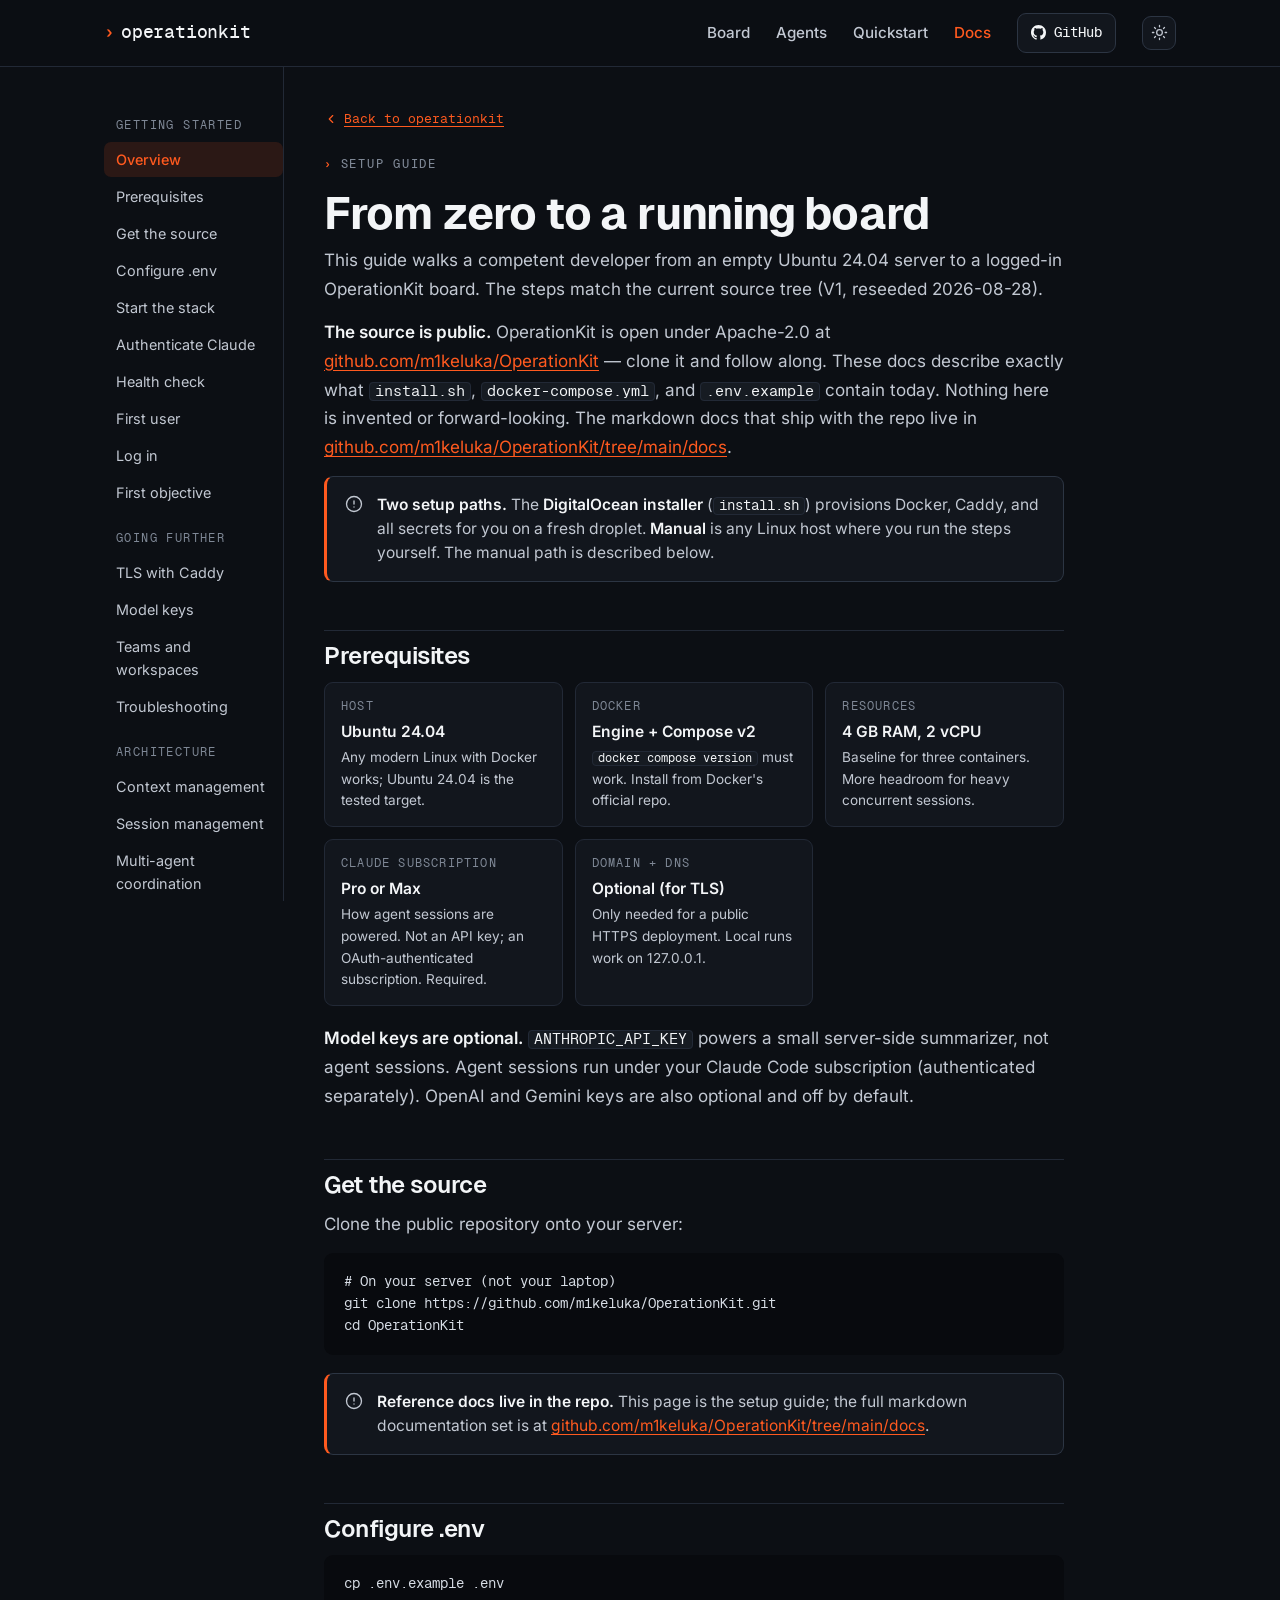
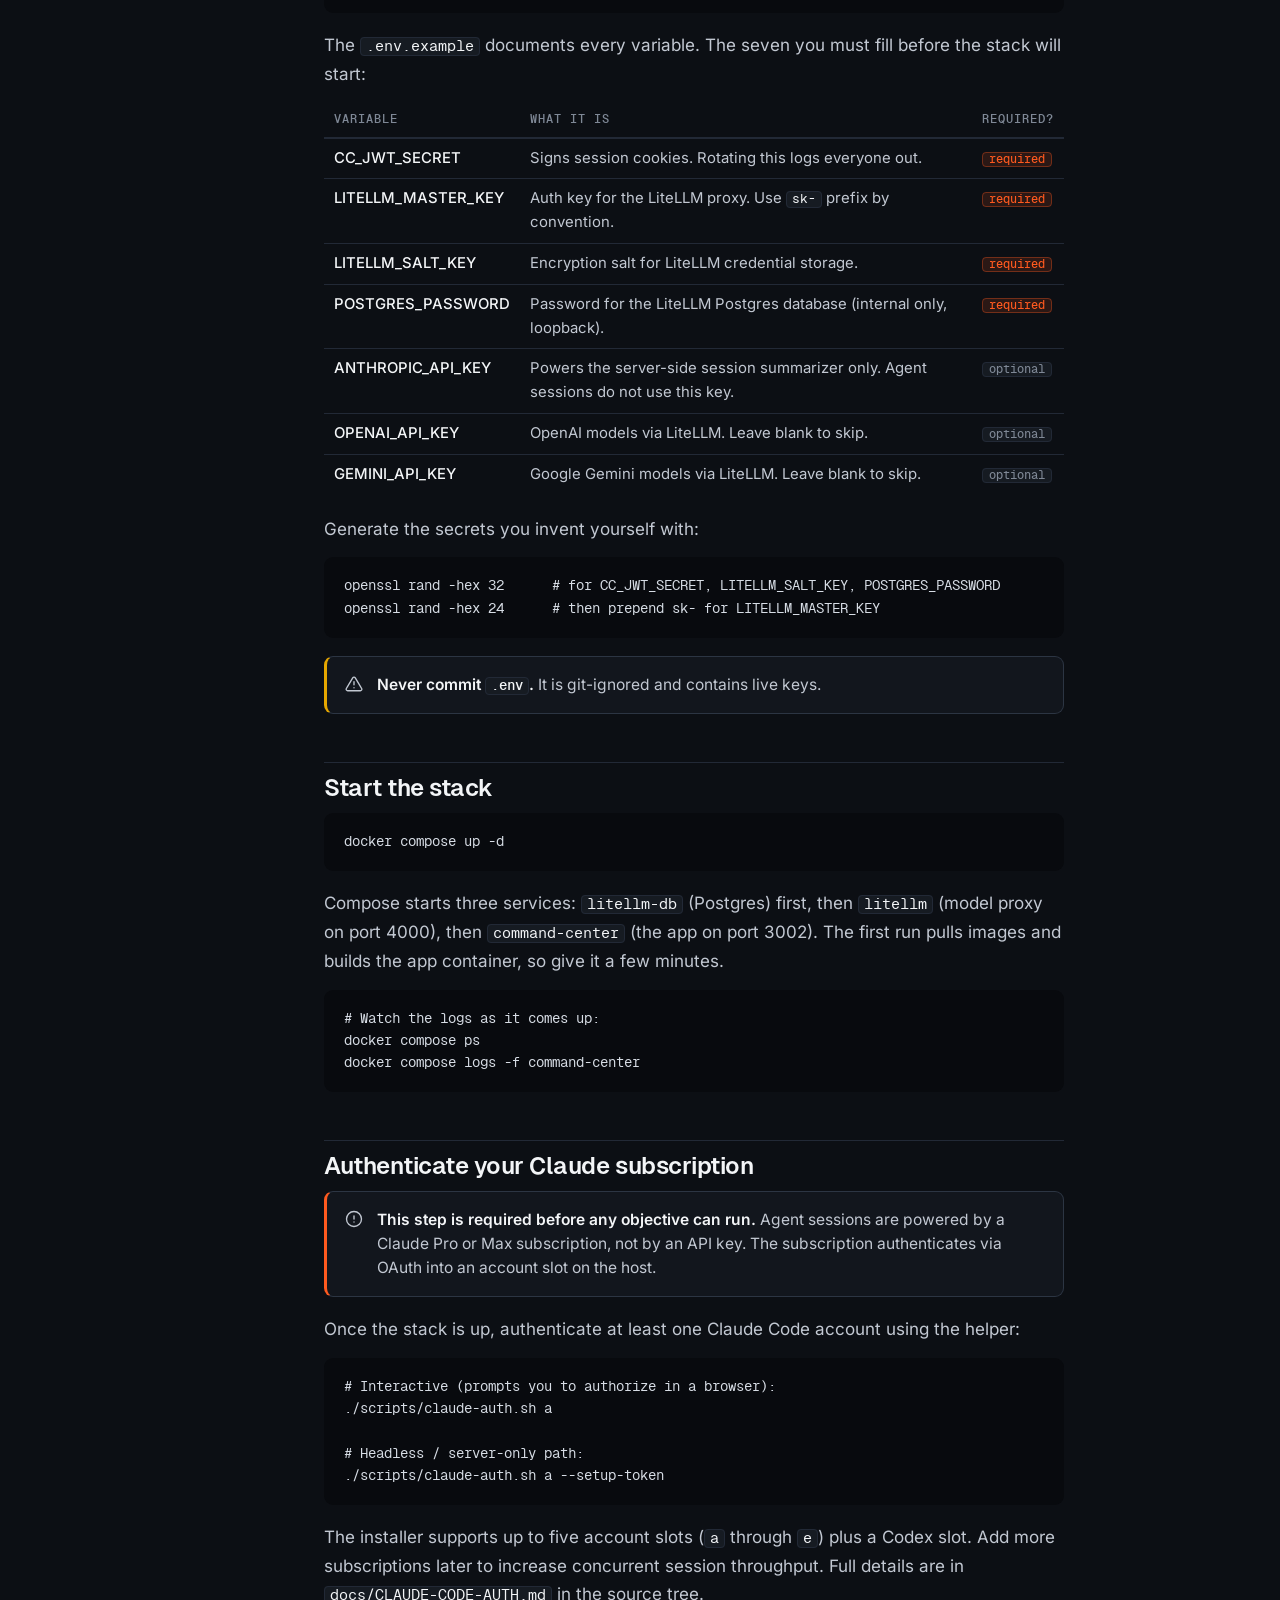
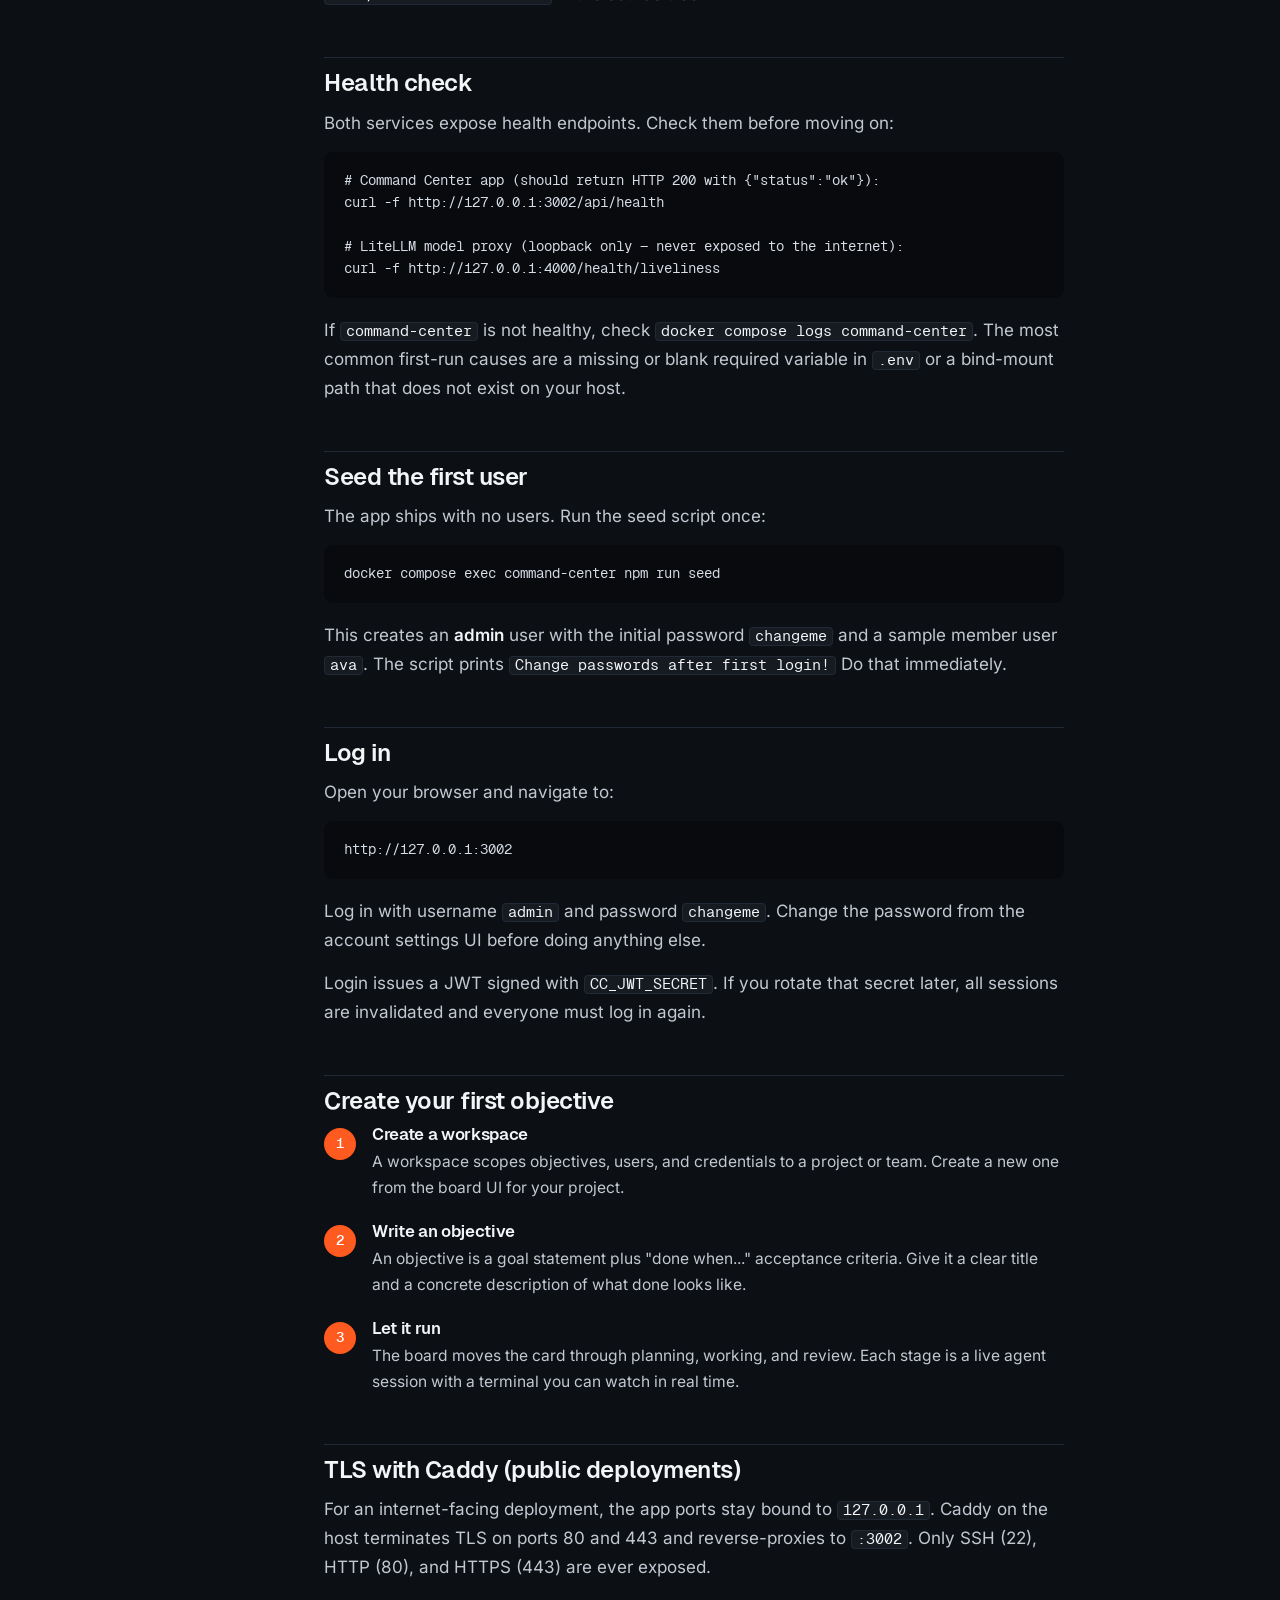
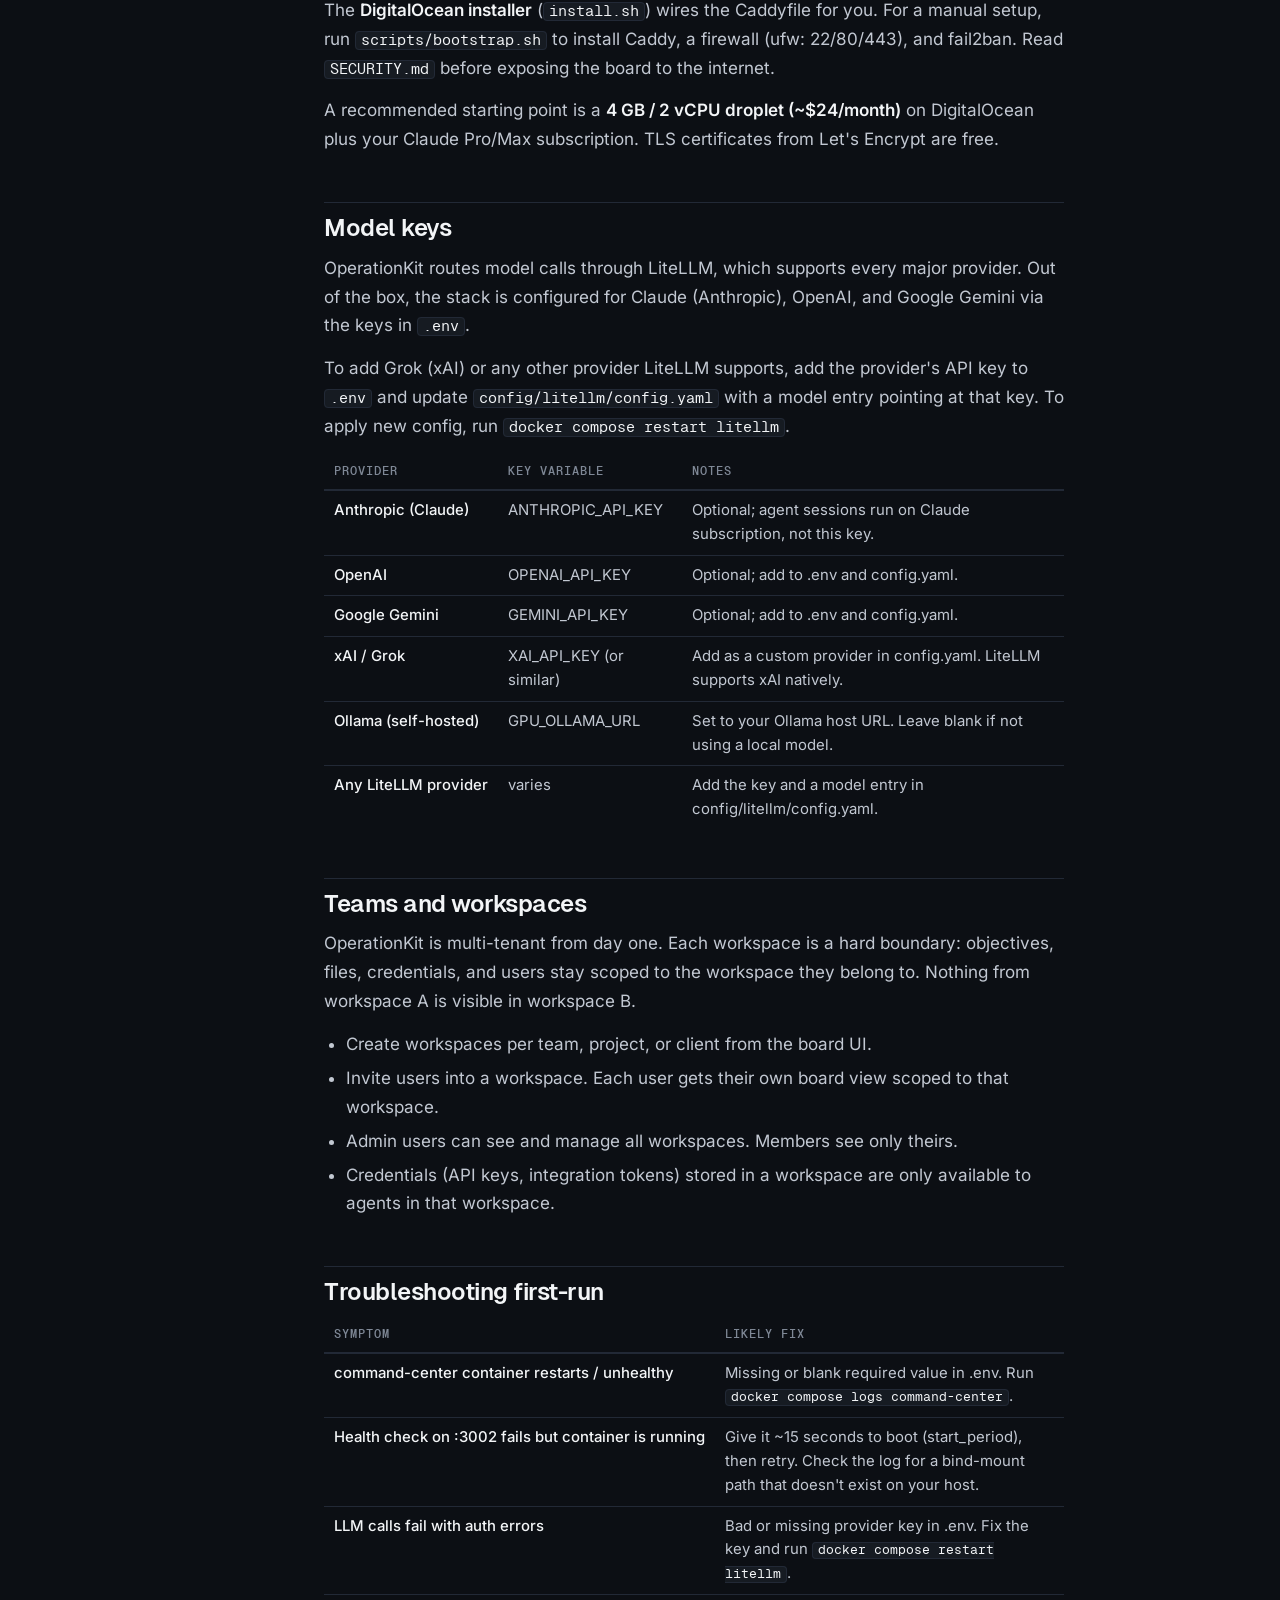
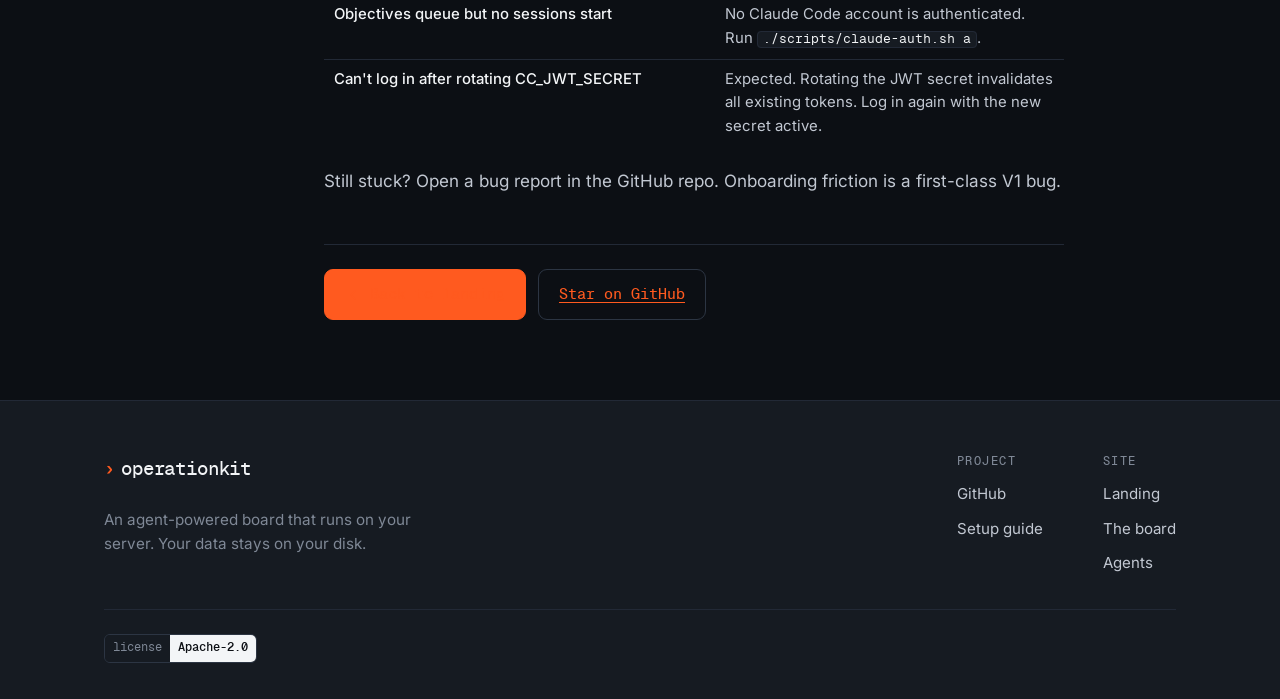
==== commit 1ae39f11: "site: tell the truth about the public repo (R07 R16 M22 M25 M36) The OperationKit repo is public und" ====
--- a/docs/index.html
+++ b/docs/index.html
@@ -137,10 +137,12 @@
           OperationKit board. The steps match the current source tree (V1, reseeded 2026-08-28).
         </p>
         <p>
-          <strong>Early access:</strong> OperationKit V1 is in private early access. The source is
-          being prepared for a public release. If you have access to the source tree, these docs describe
-          exactly what <code>install.sh</code>, <code>docker-compose.yml</code>, and <code>.env.example</code>
-          contain today. Nothing here is invented or forward-looking.
+          <strong>The source is public.</strong> OperationKit is open under Apache-2.0 at
+          <a href="https://github.com/m1keluka/OperationKit" rel="noopener">github.com/m1keluka/OperationKit</a>&nbsp;&mdash;
+          clone it and follow along. These docs describe exactly what <code>install.sh</code>,
+          <code>docker-compose.yml</code>, and <code>.env.example</code> contain today. Nothing here is
+          invented or forward-looking. The markdown docs that ship with the repo live in
+          <a href="https://github.com/m1keluka/OperationKit/tree/main/docs" rel="noopener">github.com/m1keluka/OperationKit/tree/main/docs</a>.
         </p>
         <div class="note">
           <svg class="note-ico" viewBox="0 0 24 24" fill="none" stroke="currentColor" stroke-width="1.8" stroke-linecap="round" stroke-linejoin="round" aria-hidden="true"><circle cx="12" cy="12" r="10"/><line x1="12" y1="8" x2="12" y2="12"/><line x1="12" y1="16" x2="12.01" y2="16"/></svg>
@@ -192,18 +194,17 @@
         <!-- GET THE SOURCE -->
         <h2 id="clone">Get the source</h2>
         <p>
-          When you have access to the source tree, clone it to your server:
+          Clone the public repository onto your server:
         </p>
         <pre><code># On your server (not your laptop)
-git clone https://github.com/your-org/OperationKit.git
+git clone https://github.com/m1keluka/OperationKit.git
 cd OperationKit</code></pre>
-        <div class="note warn">
-          <svg class="note-ico" viewBox="0 0 24 24" fill="none" stroke="currentColor" stroke-width="1.8" stroke-linecap="round" stroke-linejoin="round" aria-hidden="true"><path d="M10.29 3.86 1.82 18a2 2 0 0 0 1.71 3h16.94a2 2 0 0 0 1.71-3L13.71 3.86a2 2 0 0 0-3.42 0Z"/><line x1="12" y1="9" x2="12" y2="13"/><line x1="12" y1="17" x2="12.01" y2="17"/></svg>
+        <div class="note">
+          <svg class="note-ico" viewBox="0 0 24 24" fill="none" stroke="currentColor" stroke-width="1.8" stroke-linecap="round" stroke-linejoin="round" aria-hidden="true"><circle cx="12" cy="12" r="10"/><line x1="12" y1="8" x2="12" y2="12"/><line x1="12" y1="16" x2="12.01" y2="16"/></svg>
           <p>
-            <strong>OperationKit-dev is currently private.</strong> The public release is
-            forthcoming. Join the waitlist on
-            <a href="https://github.com/m1keluka/OperationKit" rel="noopener">github.com/m1keluka/OperationKit</a>
-            to be notified when the source goes public.
+            <strong>Reference docs live in the repo.</strong> This page is the setup guide; the
+            full markdown documentation set is at
+            <a href="https://github.com/m1keluka/OperationKit/tree/main/docs" rel="noopener">github.com/m1keluka/OperationKit/tree/main/docs</a>.
           </p>
         </div>
 
--- a/styles.css
+++ b/styles.css
@@ -256,9 +256,6 @@
 .lic-k{background:var(--surface-2);color:var(--muted);padding:4px 8px}
 .lic-v{background:var(--ink);color:var(--bg);padding:4px 8px;font-weight:600}
 .prov{color:var(--muted);font-size:.82rem;max-width:52ch}
-.footer-domains{font-family:var(--font-mono);font-size:.84rem;color:var(--muted)}
-.footer-domains a{color:var(--text)}
-.footer-domains a:hover{color:var(--accent)}
 
 /* ---------- reveal ---------- */
 .reveal{opacity:0;transform:translateY(14px);transition:opacity .6s ease,transform .6s ease}
@@ -312,6 +309,14 @@
   border-radius:6px;padding:3px 9px;margin-bottom:14px}
 .roadmap .rdot{width:6px;height:6px;border-radius:50%;background:var(--amber)}
 
+/* M36 — shipped vs roadmap: unshipped items read muted, and their tick is
+   neutralised so a checkmark never implies "this works today". */
+.feat.is-roadmap{color:var(--muted)}
+.feat.is-roadmap .tick{color:var(--muted);opacity:.45}
+.feat.is-roadmap b{color:var(--muted)}
+.capcard.is-roadmap{opacity:.72}
+.capcard.is-roadmap .ic{color:var(--muted)}
+
 /* mono "code frame" mock used inside deep blocks */
 .codeframe{background:var(--term-bg);border:1px solid var(--border-strong);border-radius:var(--radius);overflow:hidden;box-shadow:var(--shadow)}
 .cf-bar{display:flex;align-items:center;gap:7px;padding:11px 14px;border-bottom:1px solid rgba(255,255,255,.07)}
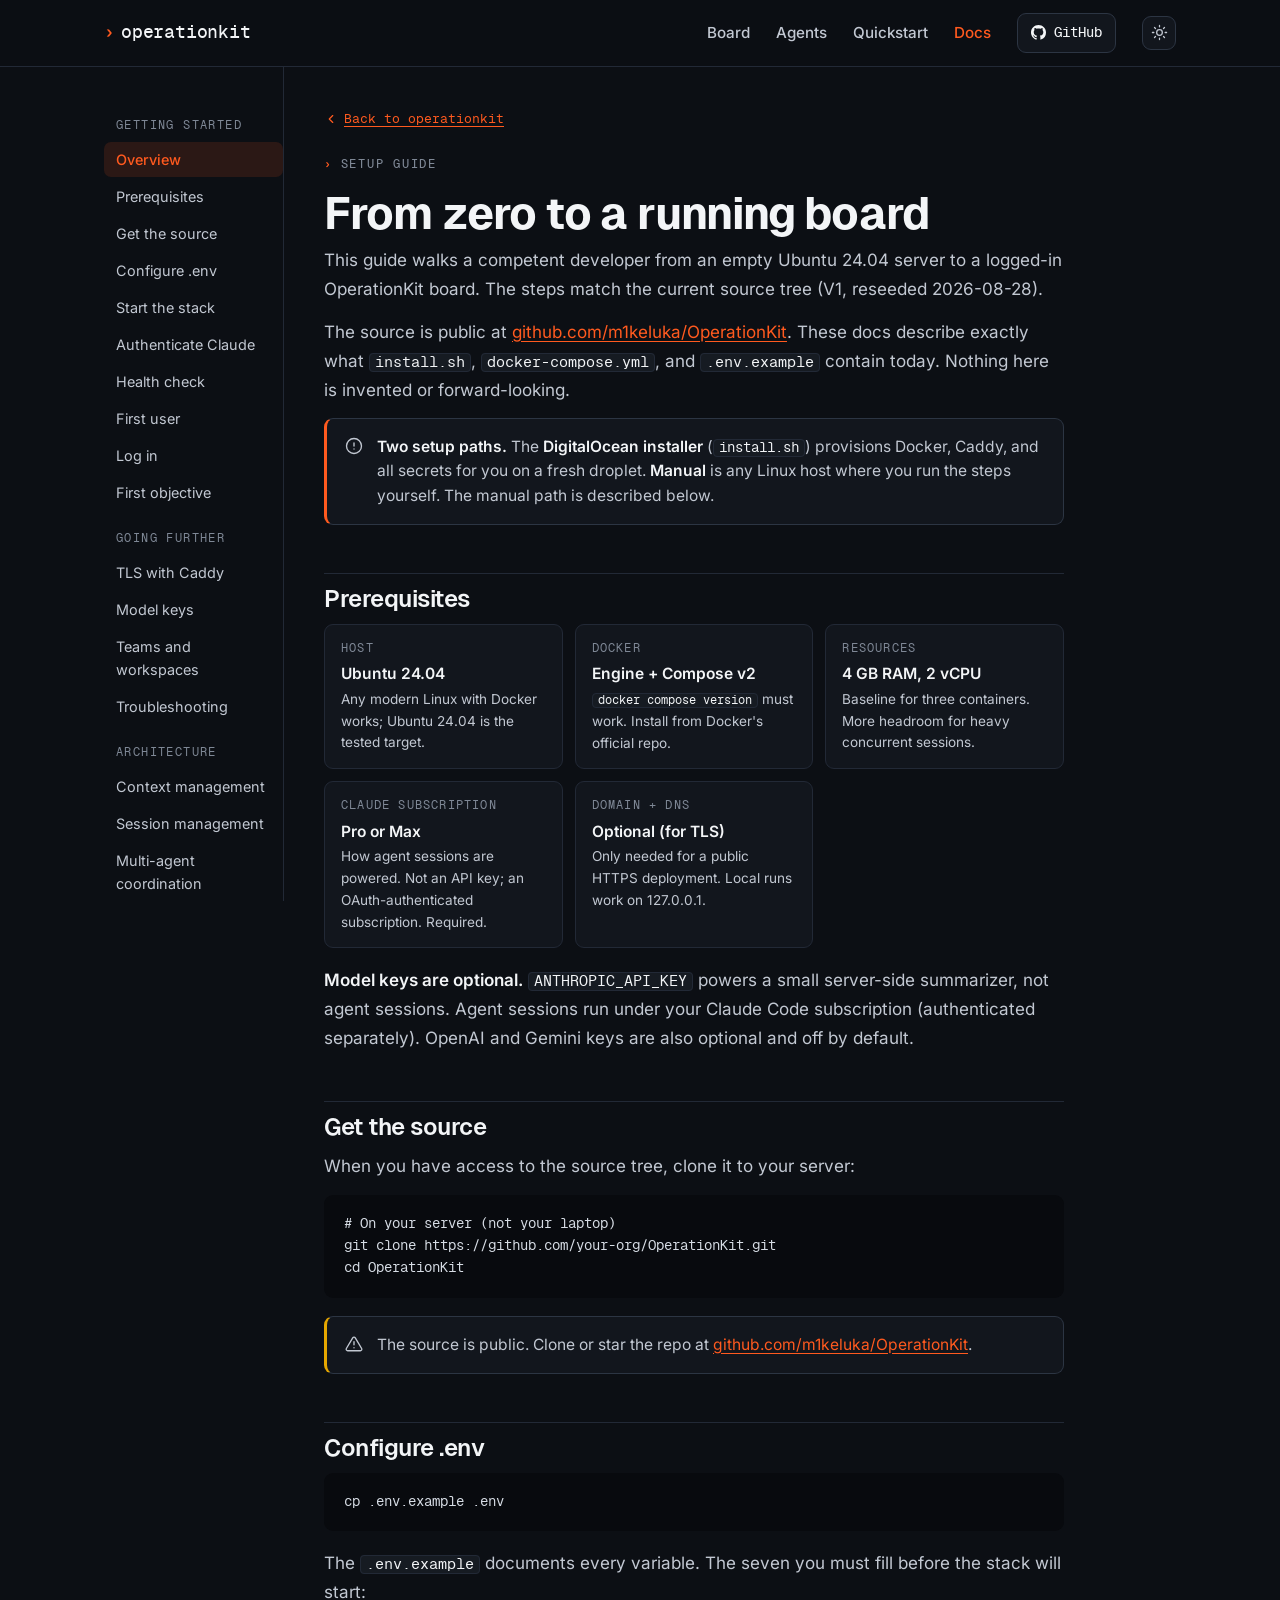
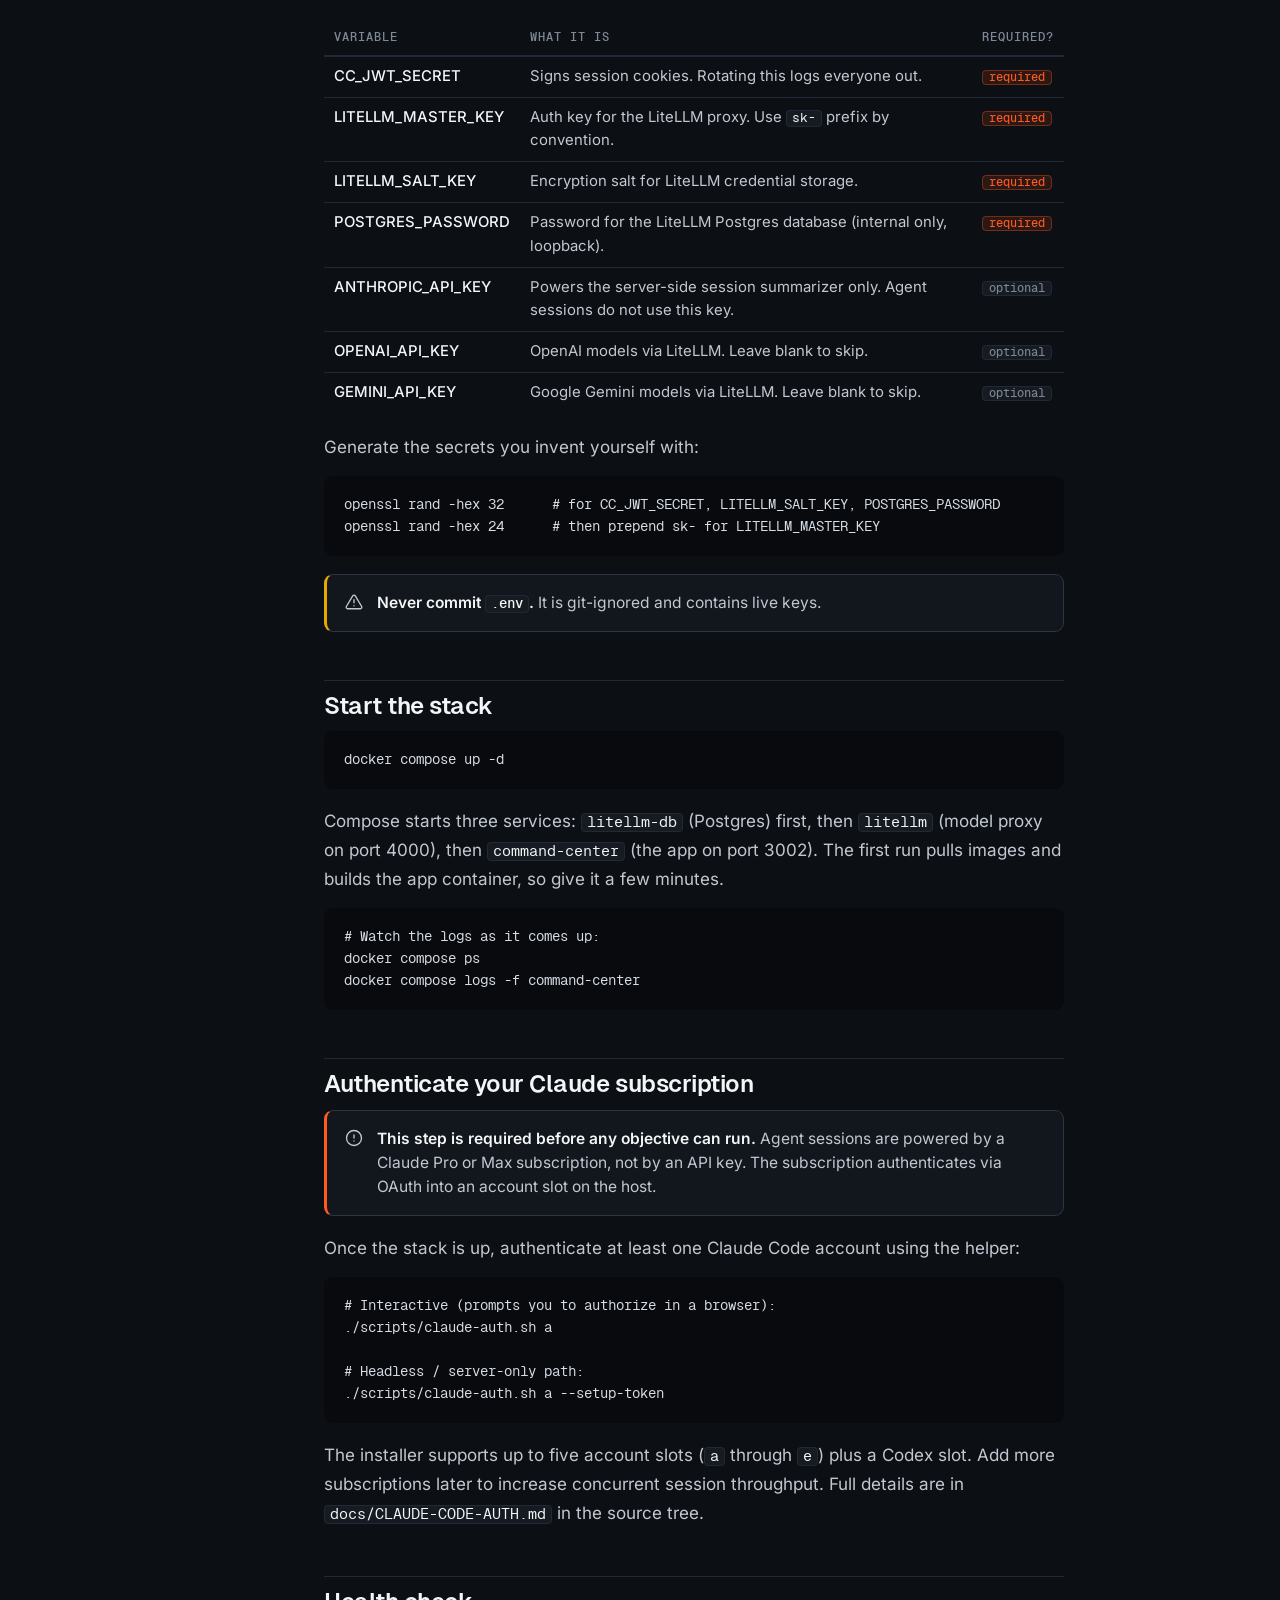
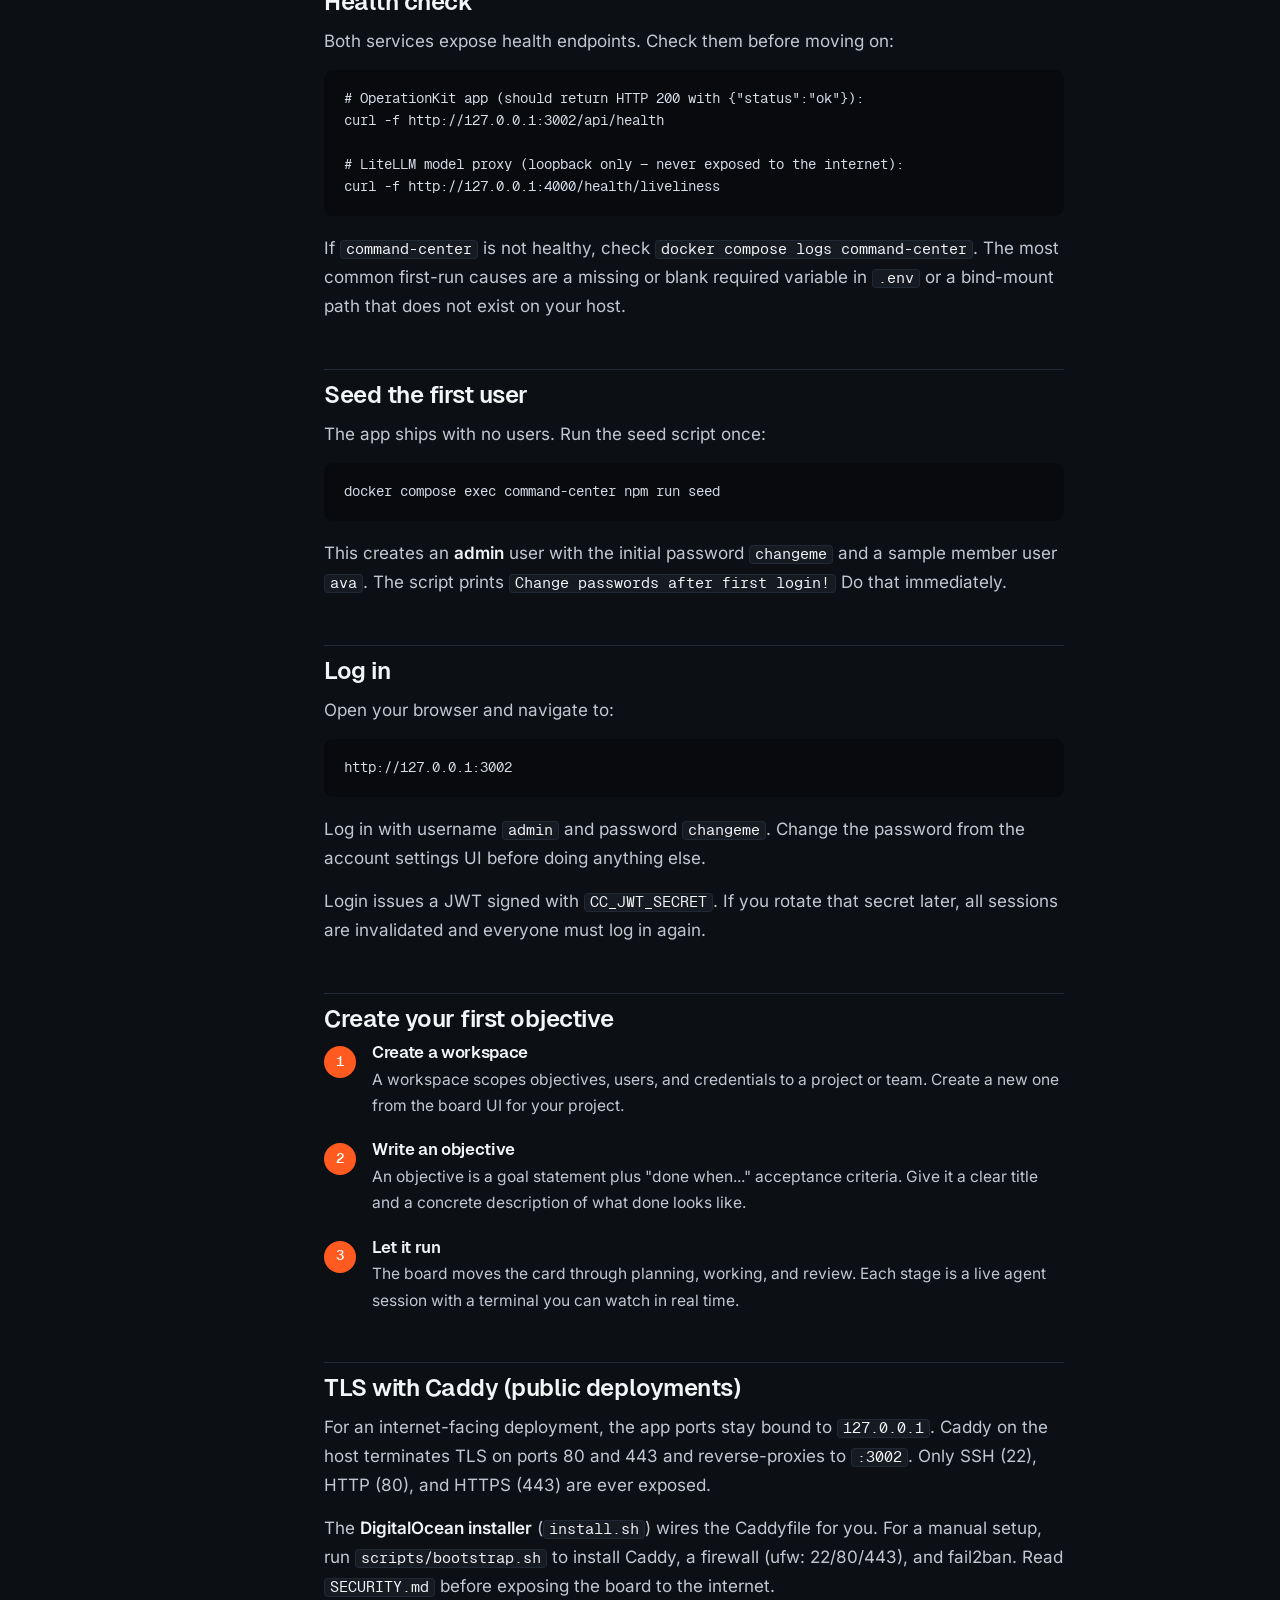
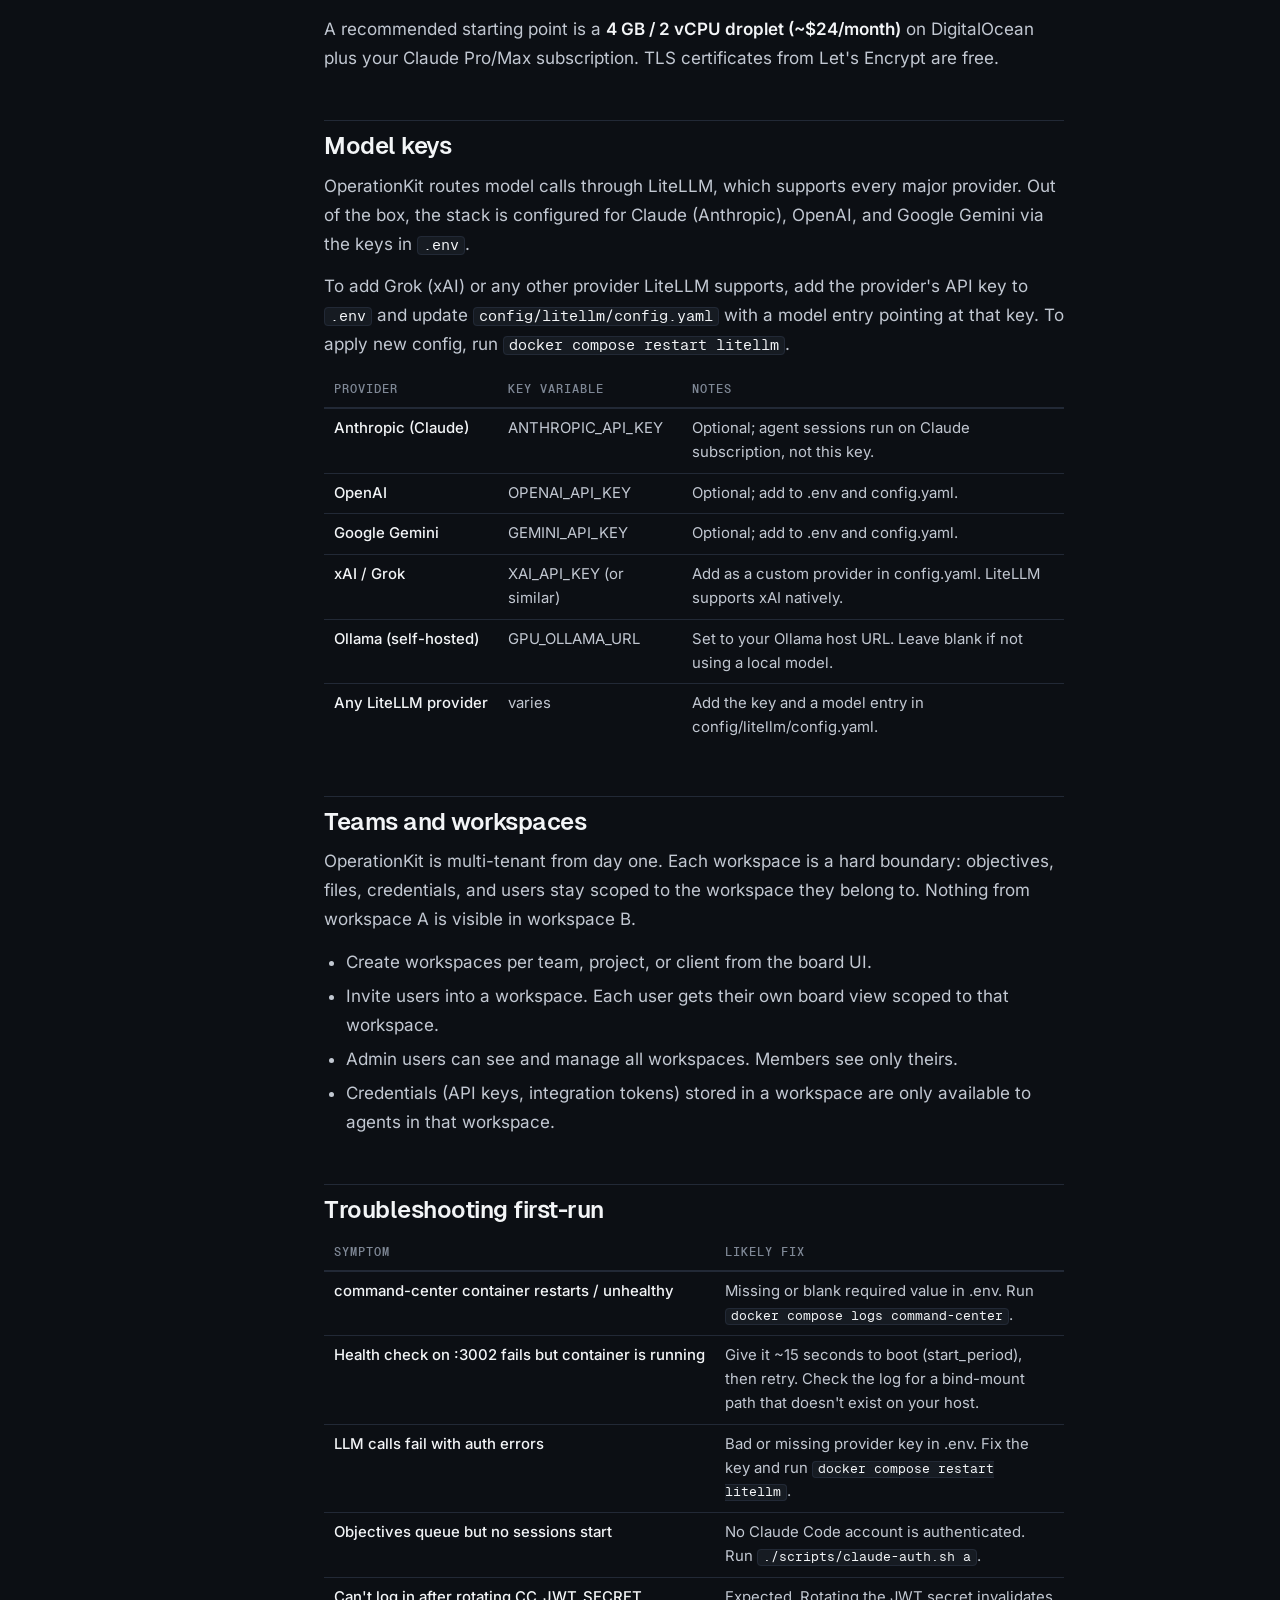
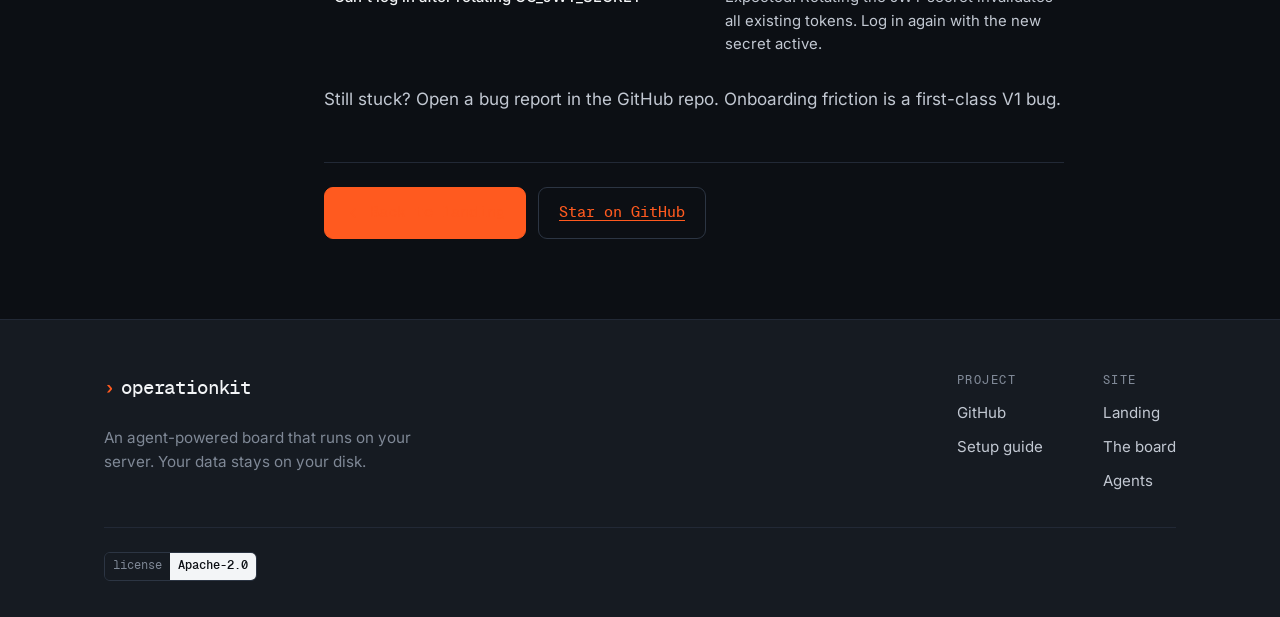
==== commit a2a30c13: "strip: remove footer domain links, Command Center provenance, and early-access teaser copy - index.h" ====
--- a/docs/index.html
+++ b/docs/index.html
@@ -137,12 +137,9 @@
           OperationKit board. The steps match the current source tree (V1, reseeded 2026-08-28).
         </p>
         <p>
-          <strong>The source is public.</strong> OperationKit is open under Apache-2.0 at
-          <a href="https://github.com/m1keluka/OperationKit" rel="noopener">github.com/m1keluka/OperationKit</a>&nbsp;&mdash;
-          clone it and follow along. These docs describe exactly what <code>install.sh</code>,
-          <code>docker-compose.yml</code>, and <code>.env.example</code> contain today. Nothing here is
-          invented or forward-looking. The markdown docs that ship with the repo live in
-          <a href="https://github.com/m1keluka/OperationKit/tree/main/docs" rel="noopener">github.com/m1keluka/OperationKit/tree/main/docs</a>.
+          The source is public at <a href="https://github.com/m1keluka/OperationKit" rel="noopener">github.com/m1keluka/OperationKit</a>.
+          These docs describe exactly what <code>install.sh</code>, <code>docker-compose.yml</code>, and <code>.env.example</code>
+          contain today. Nothing here is invented or forward-looking.
         </p>
         <div class="note">
           <svg class="note-ico" viewBox="0 0 24 24" fill="none" stroke="currentColor" stroke-width="1.8" stroke-linecap="round" stroke-linejoin="round" aria-hidden="true"><circle cx="12" cy="12" r="10"/><line x1="12" y1="8" x2="12" y2="12"/><line x1="12" y1="16" x2="12.01" y2="16"/></svg>
@@ -194,17 +191,16 @@
         <!-- GET THE SOURCE -->
         <h2 id="clone">Get the source</h2>
         <p>
-          Clone the public repository onto your server:
+          When you have access to the source tree, clone it to your server:
         </p>
         <pre><code># On your server (not your laptop)
-git clone https://github.com/m1keluka/OperationKit.git
+git clone https://github.com/your-org/OperationKit.git
 cd OperationKit</code></pre>
-        <div class="note">
-          <svg class="note-ico" viewBox="0 0 24 24" fill="none" stroke="currentColor" stroke-width="1.8" stroke-linecap="round" stroke-linejoin="round" aria-hidden="true"><circle cx="12" cy="12" r="10"/><line x1="12" y1="8" x2="12" y2="12"/><line x1="12" y1="16" x2="12.01" y2="16"/></svg>
+        <div class="note warn">
+          <svg class="note-ico" viewBox="0 0 24 24" fill="none" stroke="currentColor" stroke-width="1.8" stroke-linecap="round" stroke-linejoin="round" aria-hidden="true"><path d="M10.29 3.86 1.82 18a2 2 0 0 0 1.71 3h16.94a2 2 0 0 0 1.71-3L13.71 3.86a2 2 0 0 0-3.42 0Z"/><line x1="12" y1="9" x2="12" y2="13"/><line x1="12" y1="17" x2="12.01" y2="17"/></svg>
           <p>
-            <strong>Reference docs live in the repo.</strong> This page is the setup guide; the
-            full markdown documentation set is at
-            <a href="https://github.com/m1keluka/OperationKit/tree/main/docs" rel="noopener">github.com/m1keluka/OperationKit/tree/main/docs</a>.
+            The source is public. Clone or star the repo at
+            <a href="https://github.com/m1keluka/OperationKit" rel="noopener">github.com/m1keluka/OperationKit</a>.
           </p>
         </div>
 
@@ -303,7 +299,7 @@
         <!-- HEALTH CHECK -->
         <h2 id="health">Health check</h2>
         <p>Both services expose health endpoints. Check them before moving on:</p>
-        <pre><code># Command Center app (should return HTTP 200 with {"status":"ok"}):
+        <pre><code># OperationKit app (should return HTTP 200 with {"status":"ok"}):
 curl -f http://127.0.0.1:3002/api/health
 
 # LiteLLM model proxy (loopback only — never exposed to the internet):
--- a/styles.css
+++ b/styles.css
@@ -309,14 +309,6 @@
   border-radius:6px;padding:3px 9px;margin-bottom:14px}
 .roadmap .rdot{width:6px;height:6px;border-radius:50%;background:var(--amber)}
 
-/* M36 — shipped vs roadmap: unshipped items read muted, and their tick is
-   neutralised so a checkmark never implies "this works today". */
-.feat.is-roadmap{color:var(--muted)}
-.feat.is-roadmap .tick{color:var(--muted);opacity:.45}
-.feat.is-roadmap b{color:var(--muted)}
-.capcard.is-roadmap{opacity:.72}
-.capcard.is-roadmap .ic{color:var(--muted)}
-
 /* mono "code frame" mock used inside deep blocks */
 .codeframe{background:var(--term-bg);border:1px solid var(--border-strong);border-radius:var(--radius);overflow:hidden;box-shadow:var(--shadow)}
 .cf-bar{display:flex;align-items:center;gap:7px;padding:11px 14px;border-bottom:1px solid rgba(255,255,255,.07)}
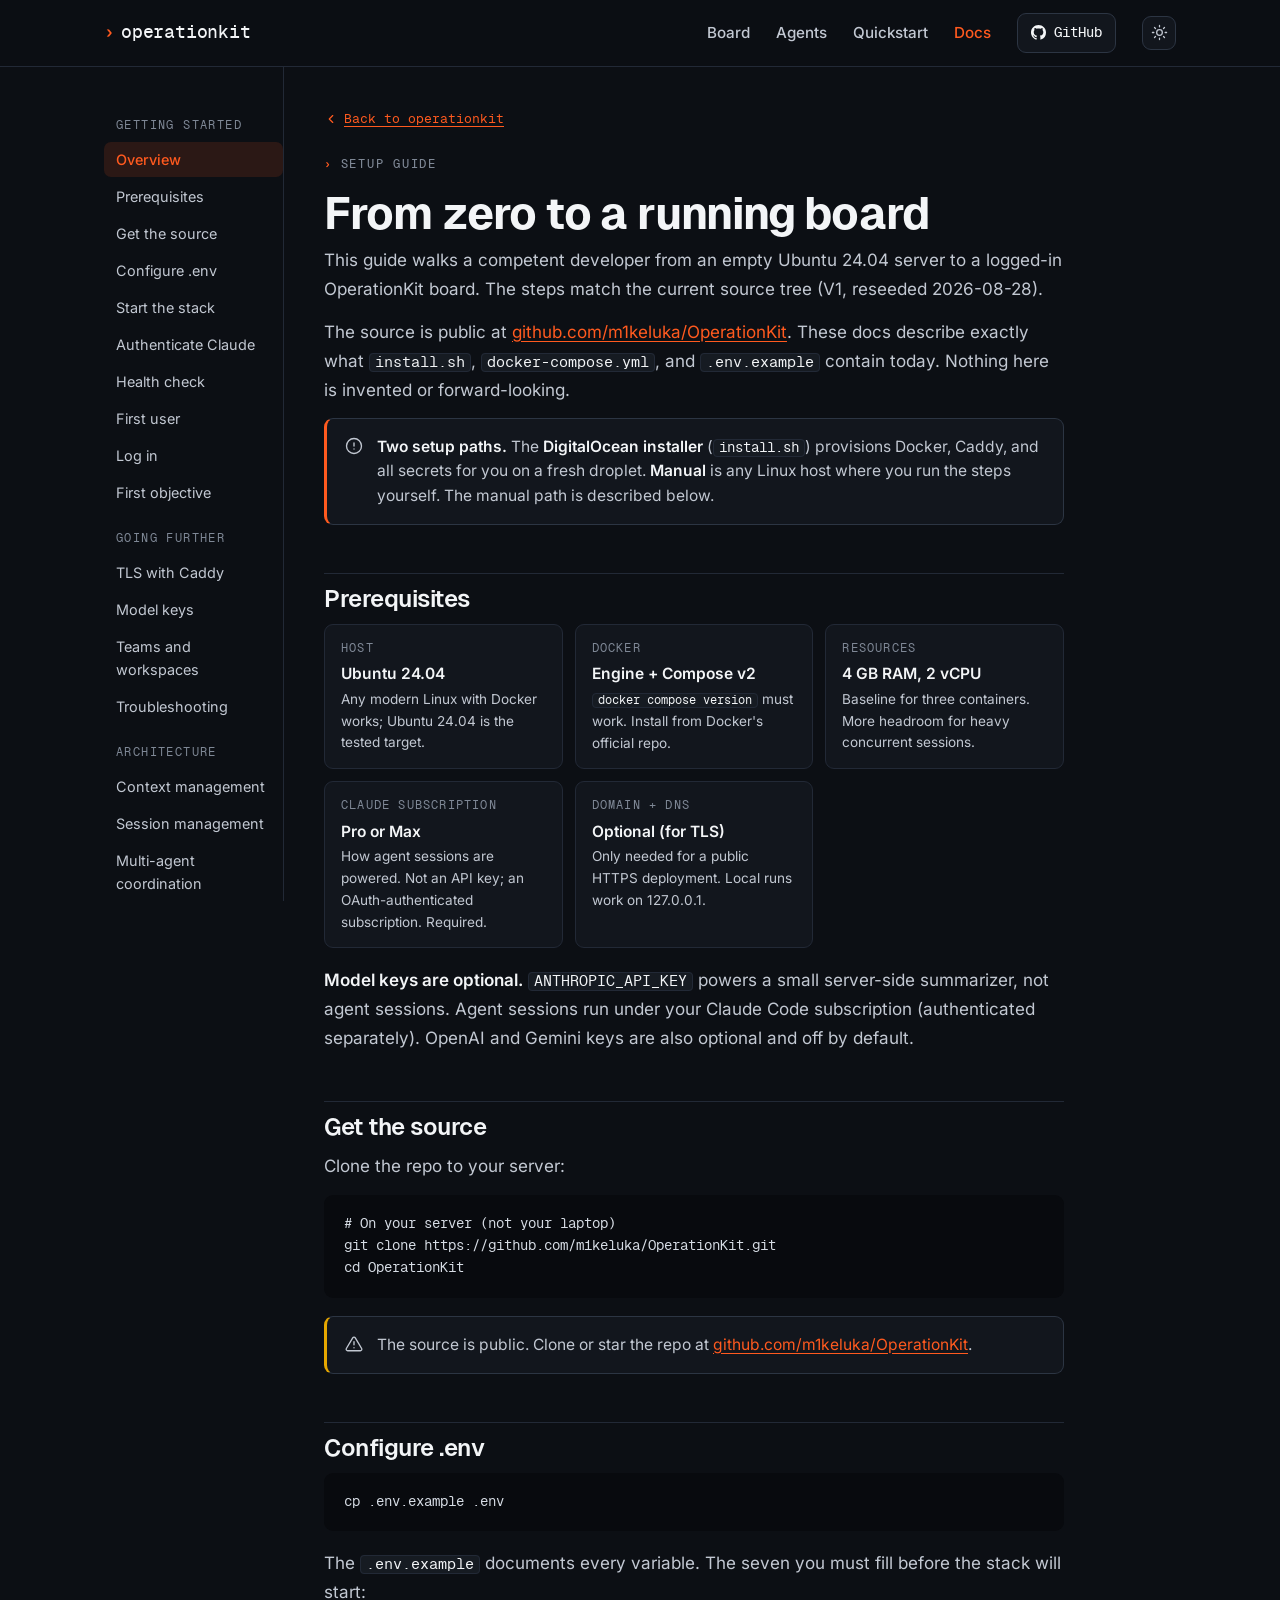
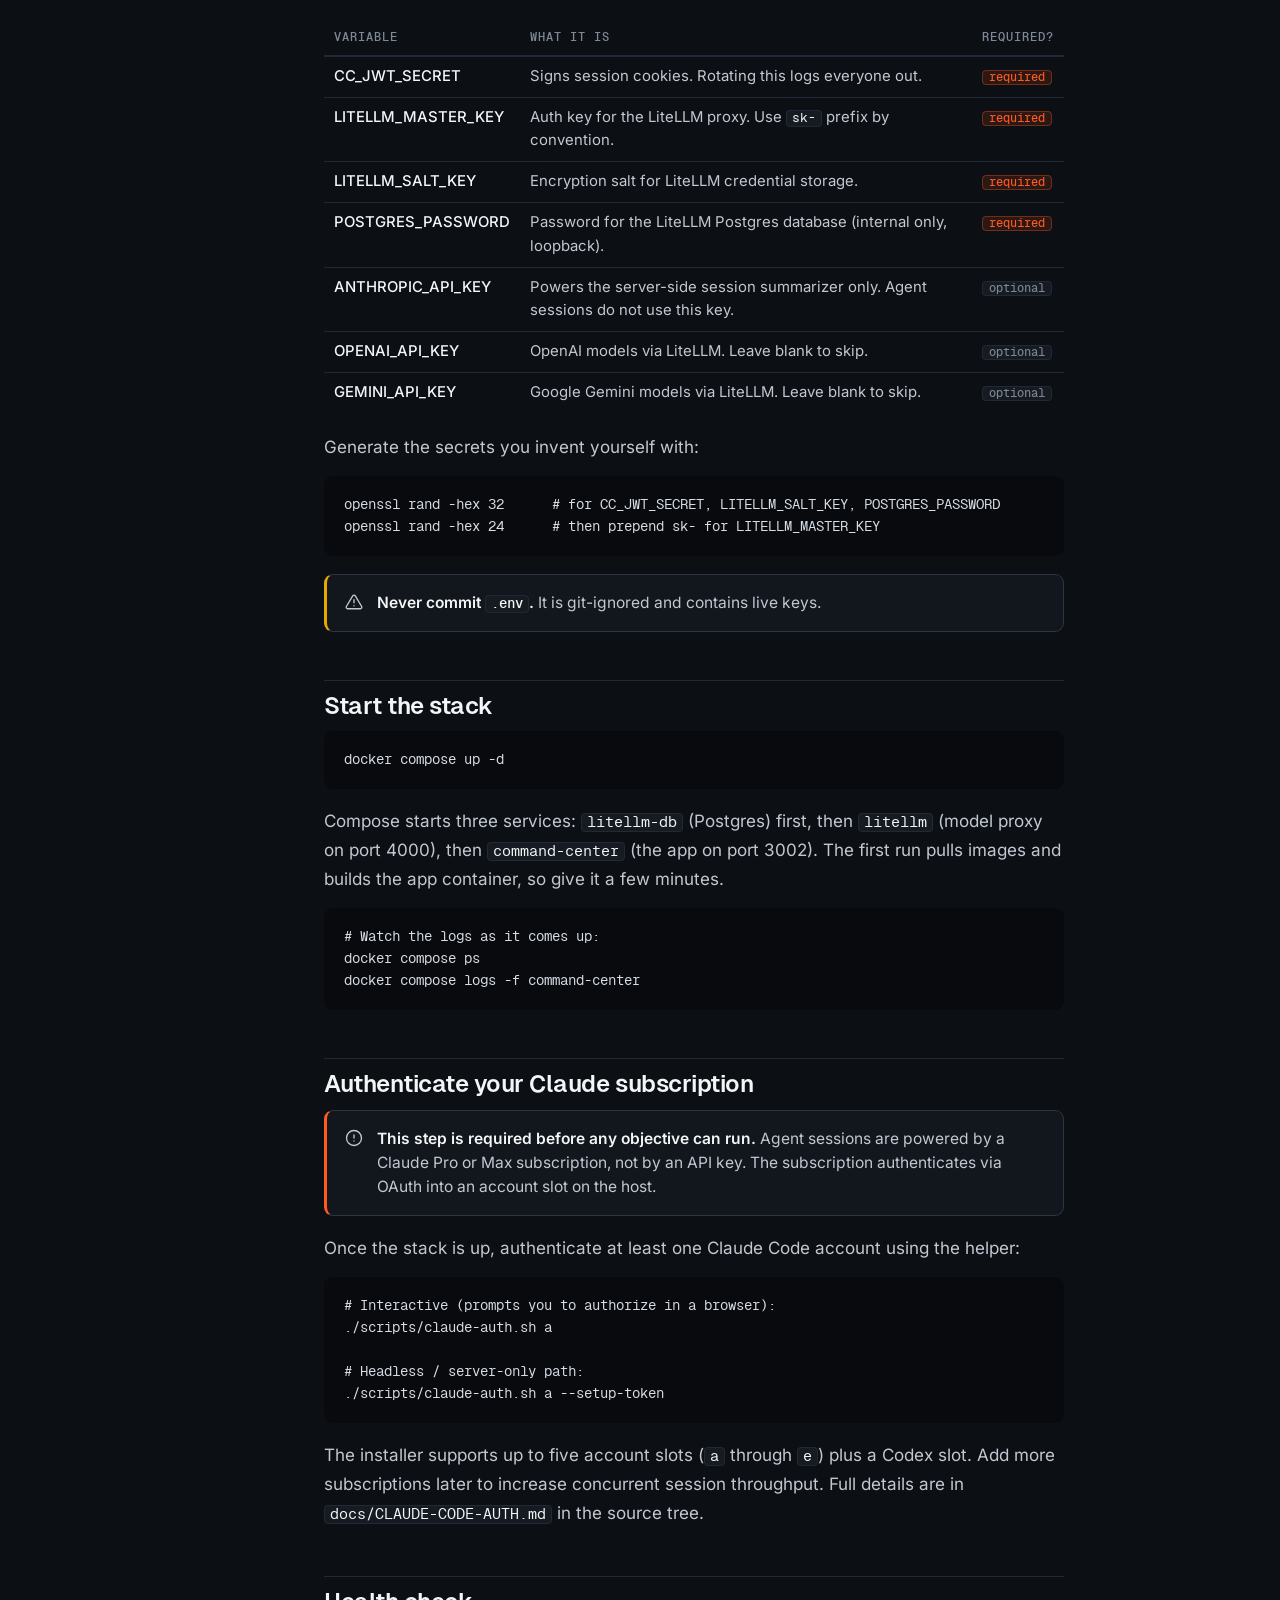
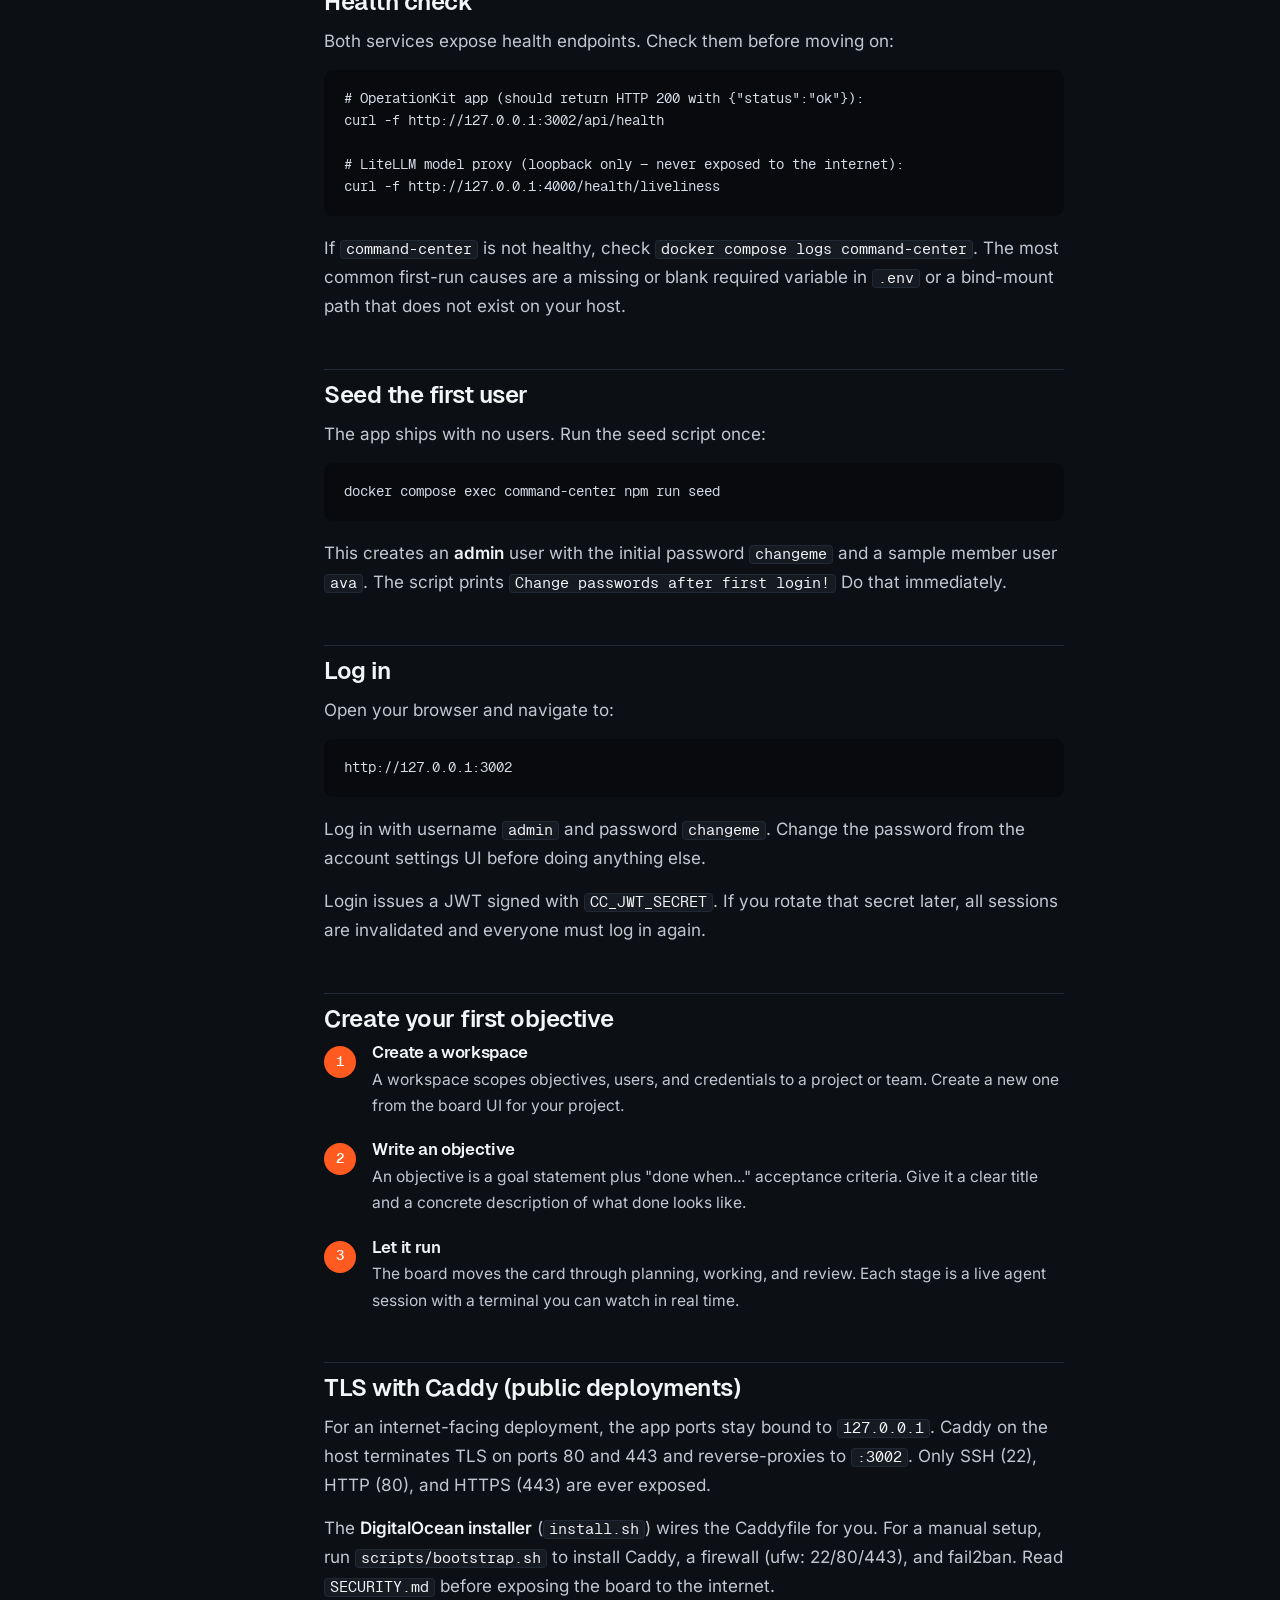
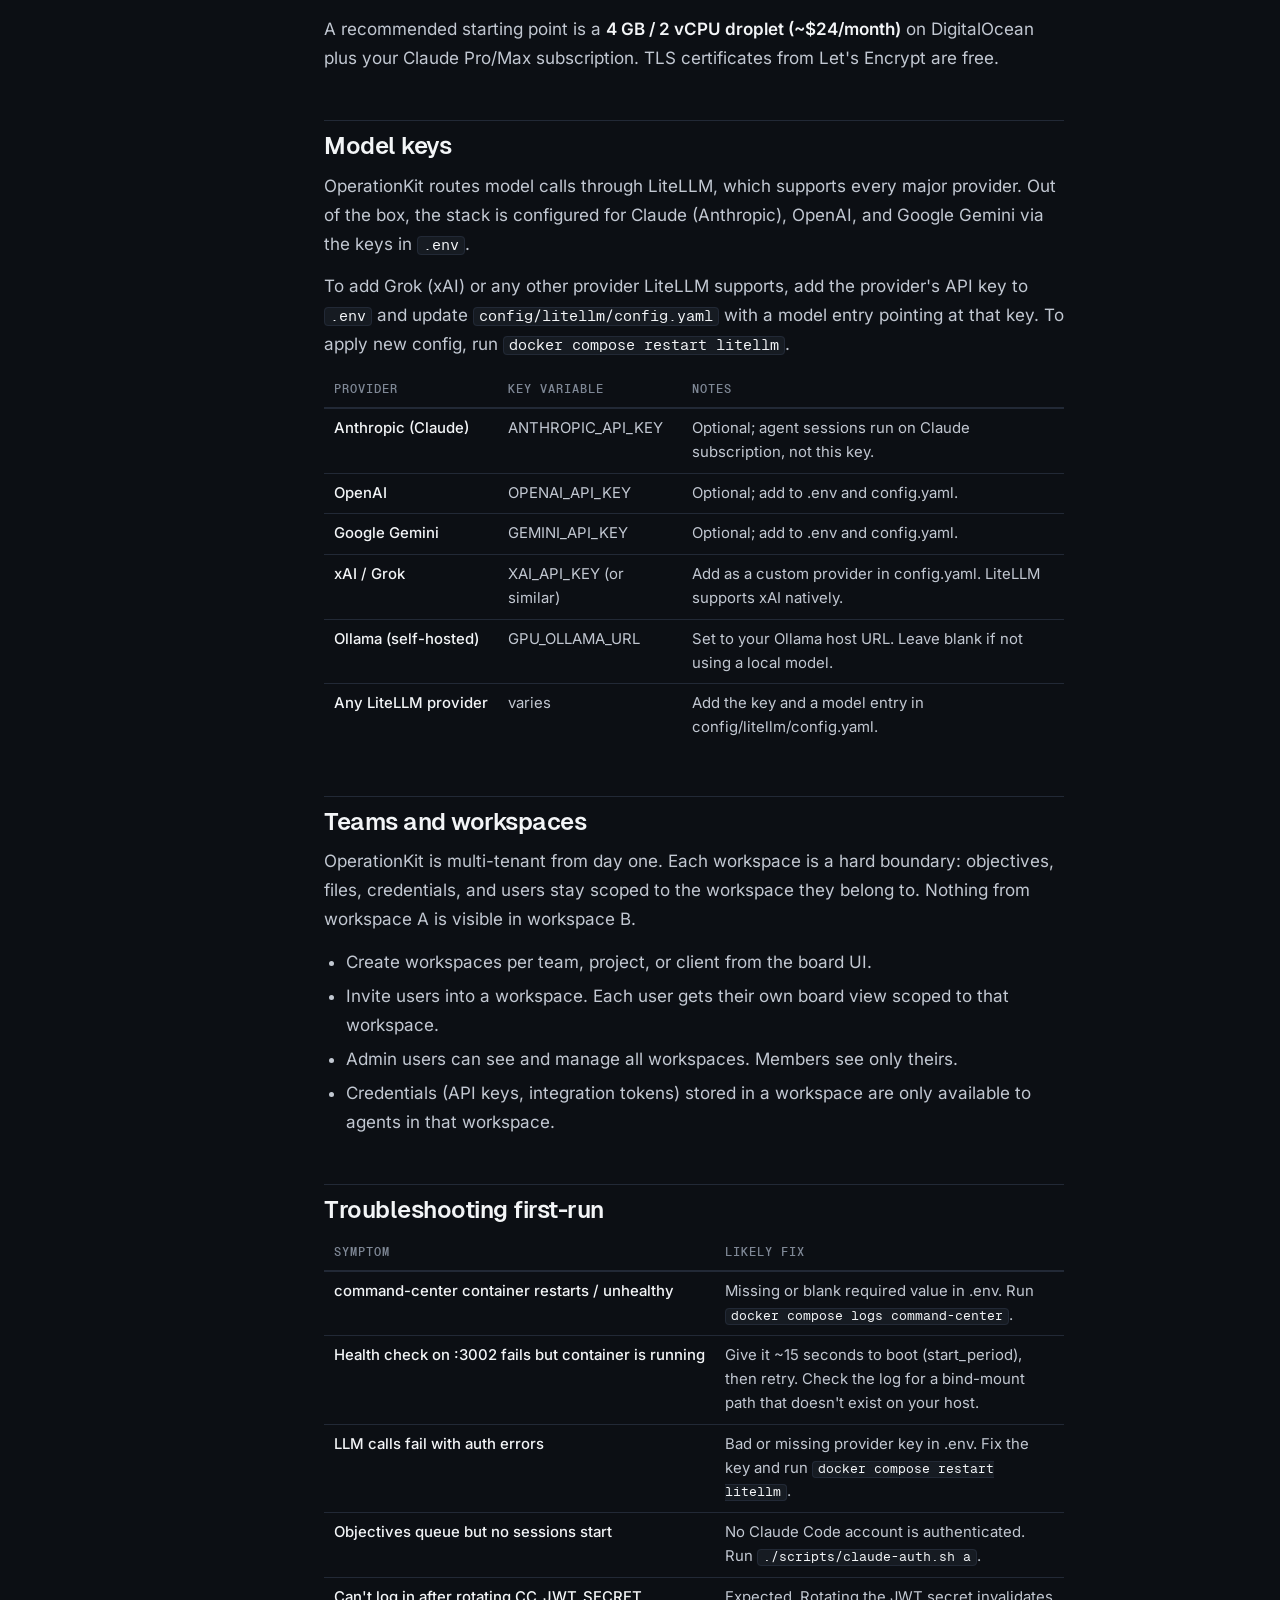
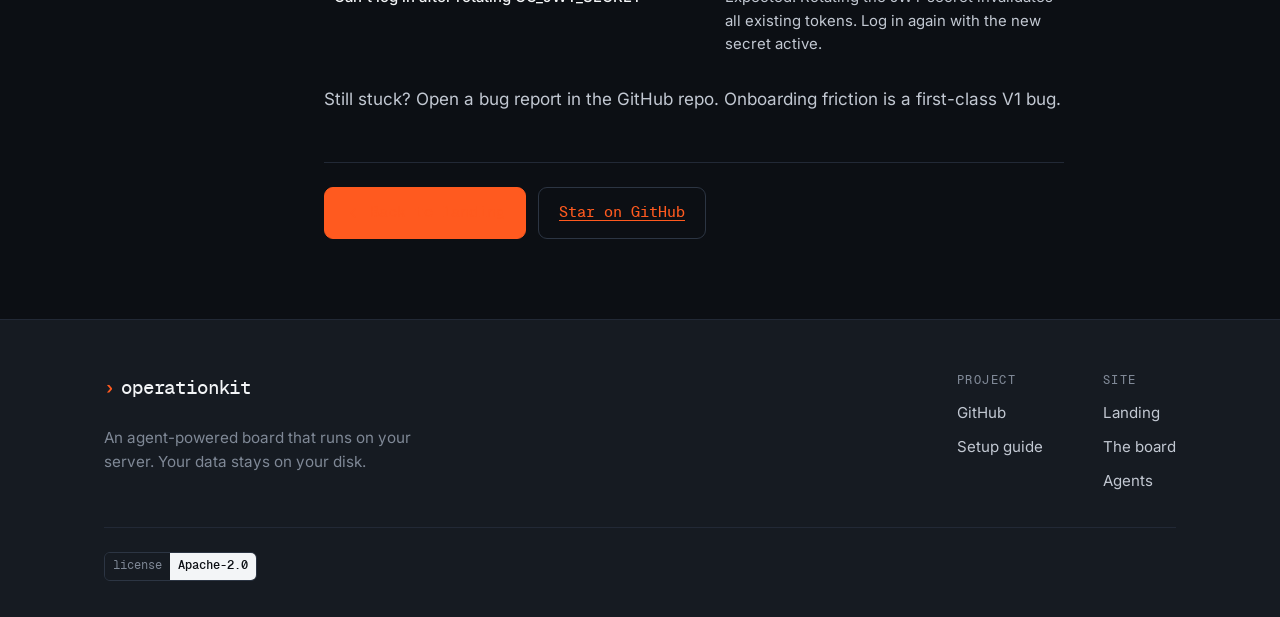
==== commit 6fe6827d: "fix: replace your-org placeholder and early-access quickstart comment - docs/index.html: fix clone U" ====
--- a/docs/index.html
+++ b/docs/index.html
@@ -191,10 +191,10 @@
         <!-- GET THE SOURCE -->
         <h2 id="clone">Get the source</h2>
         <p>
-          When you have access to the source tree, clone it to your server:
+          Clone the repo to your server:
         </p>
         <pre><code># On your server (not your laptop)
-git clone https://github.com/your-org/OperationKit.git
+git clone https://github.com/m1keluka/OperationKit.git
 cd OperationKit</code></pre>
         <div class="note warn">
           <svg class="note-ico" viewBox="0 0 24 24" fill="none" stroke="currentColor" stroke-width="1.8" stroke-linecap="round" stroke-linejoin="round" aria-hidden="true"><path d="M10.29 3.86 1.82 18a2 2 0 0 0 1.71 3h16.94a2 2 0 0 0 1.71-3L13.71 3.86a2 2 0 0 0-3.42 0Z"/><line x1="12" y1="9" x2="12" y2="13"/><line x1="12" y1="17" x2="12.01" y2="17"/></svg>
